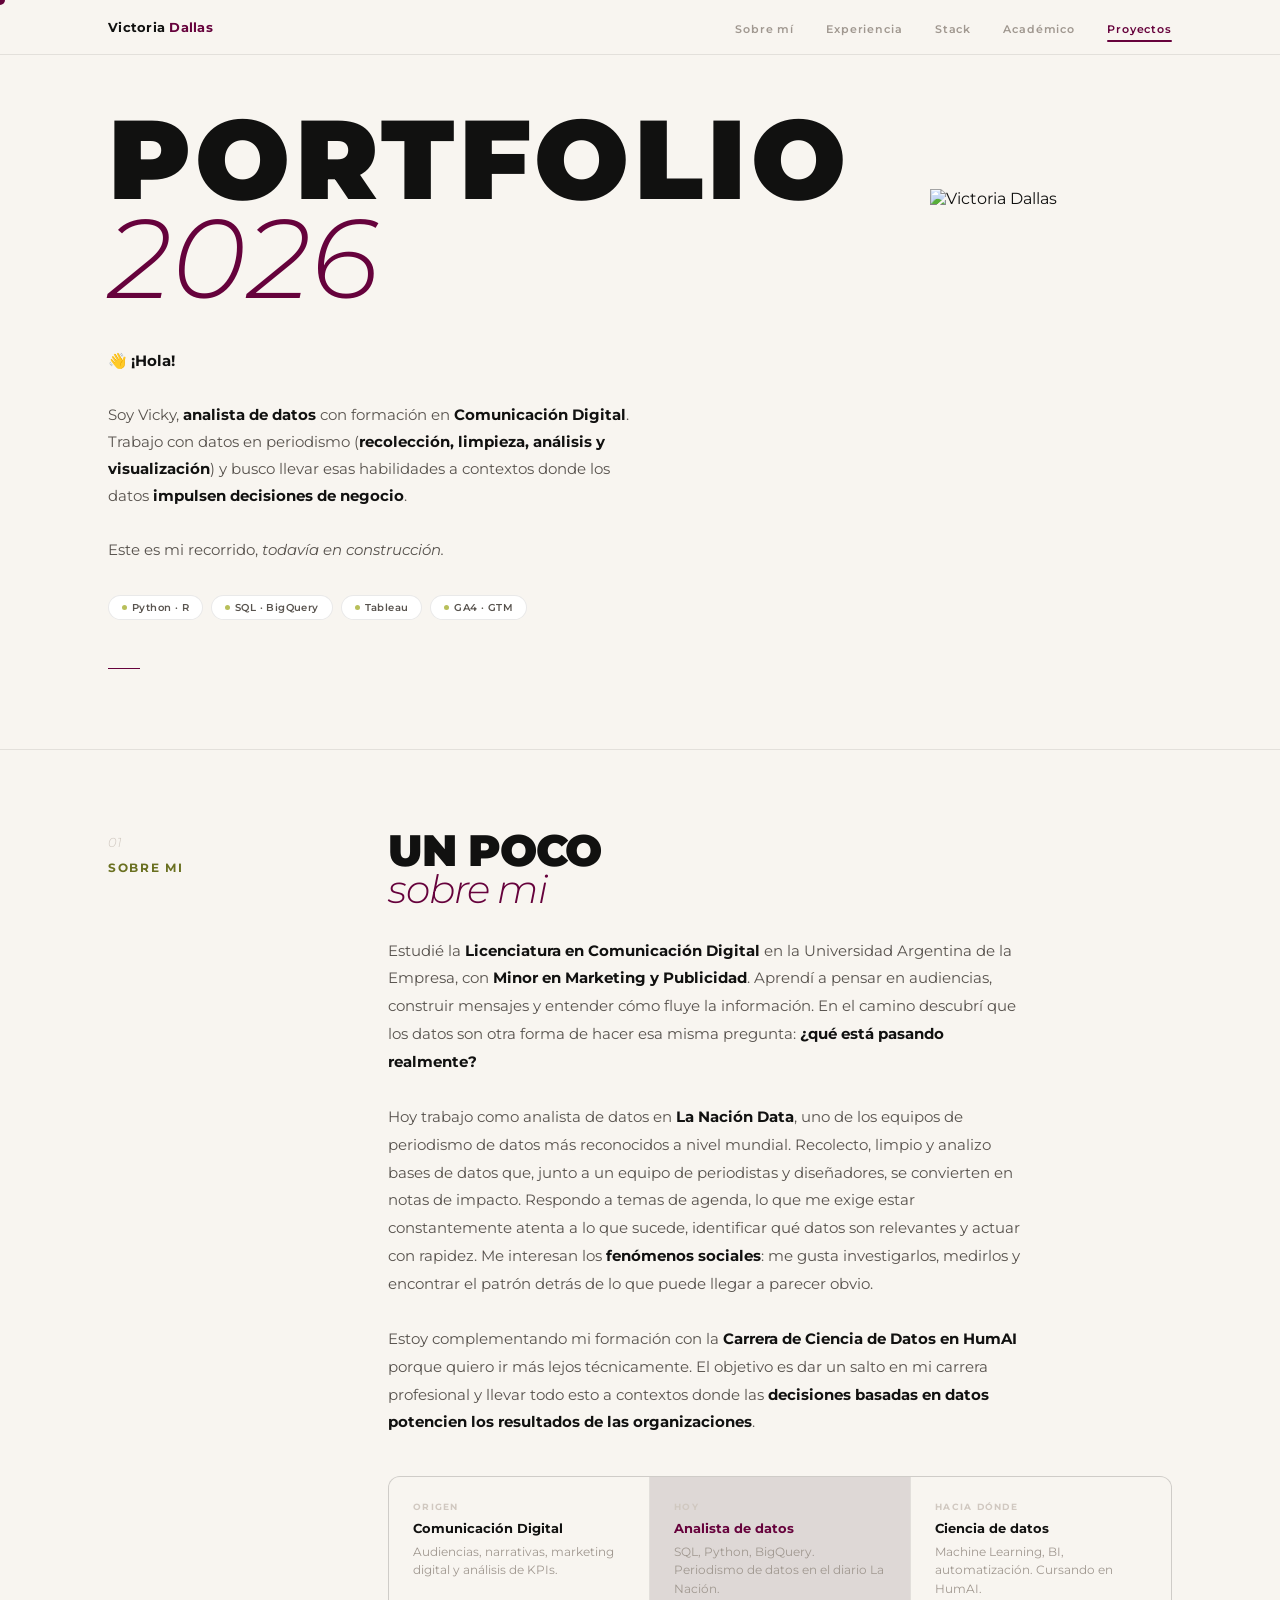
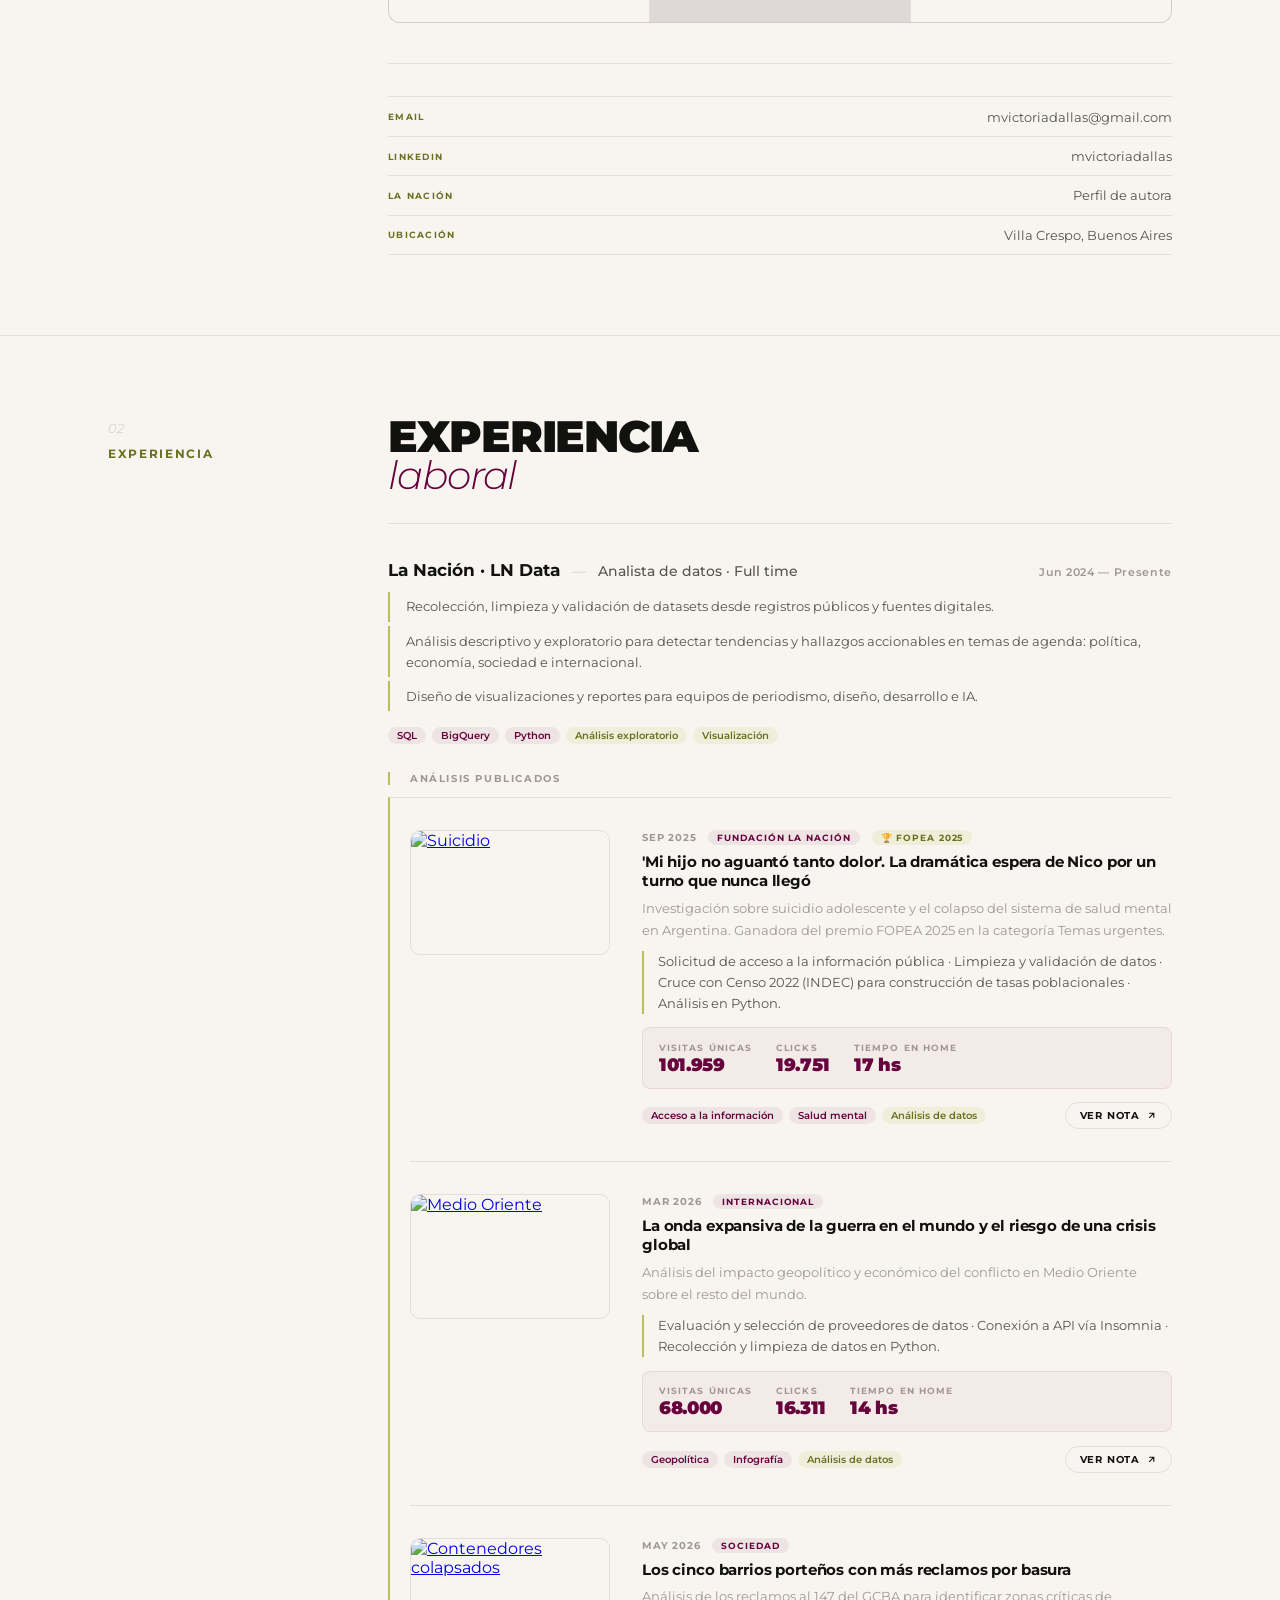
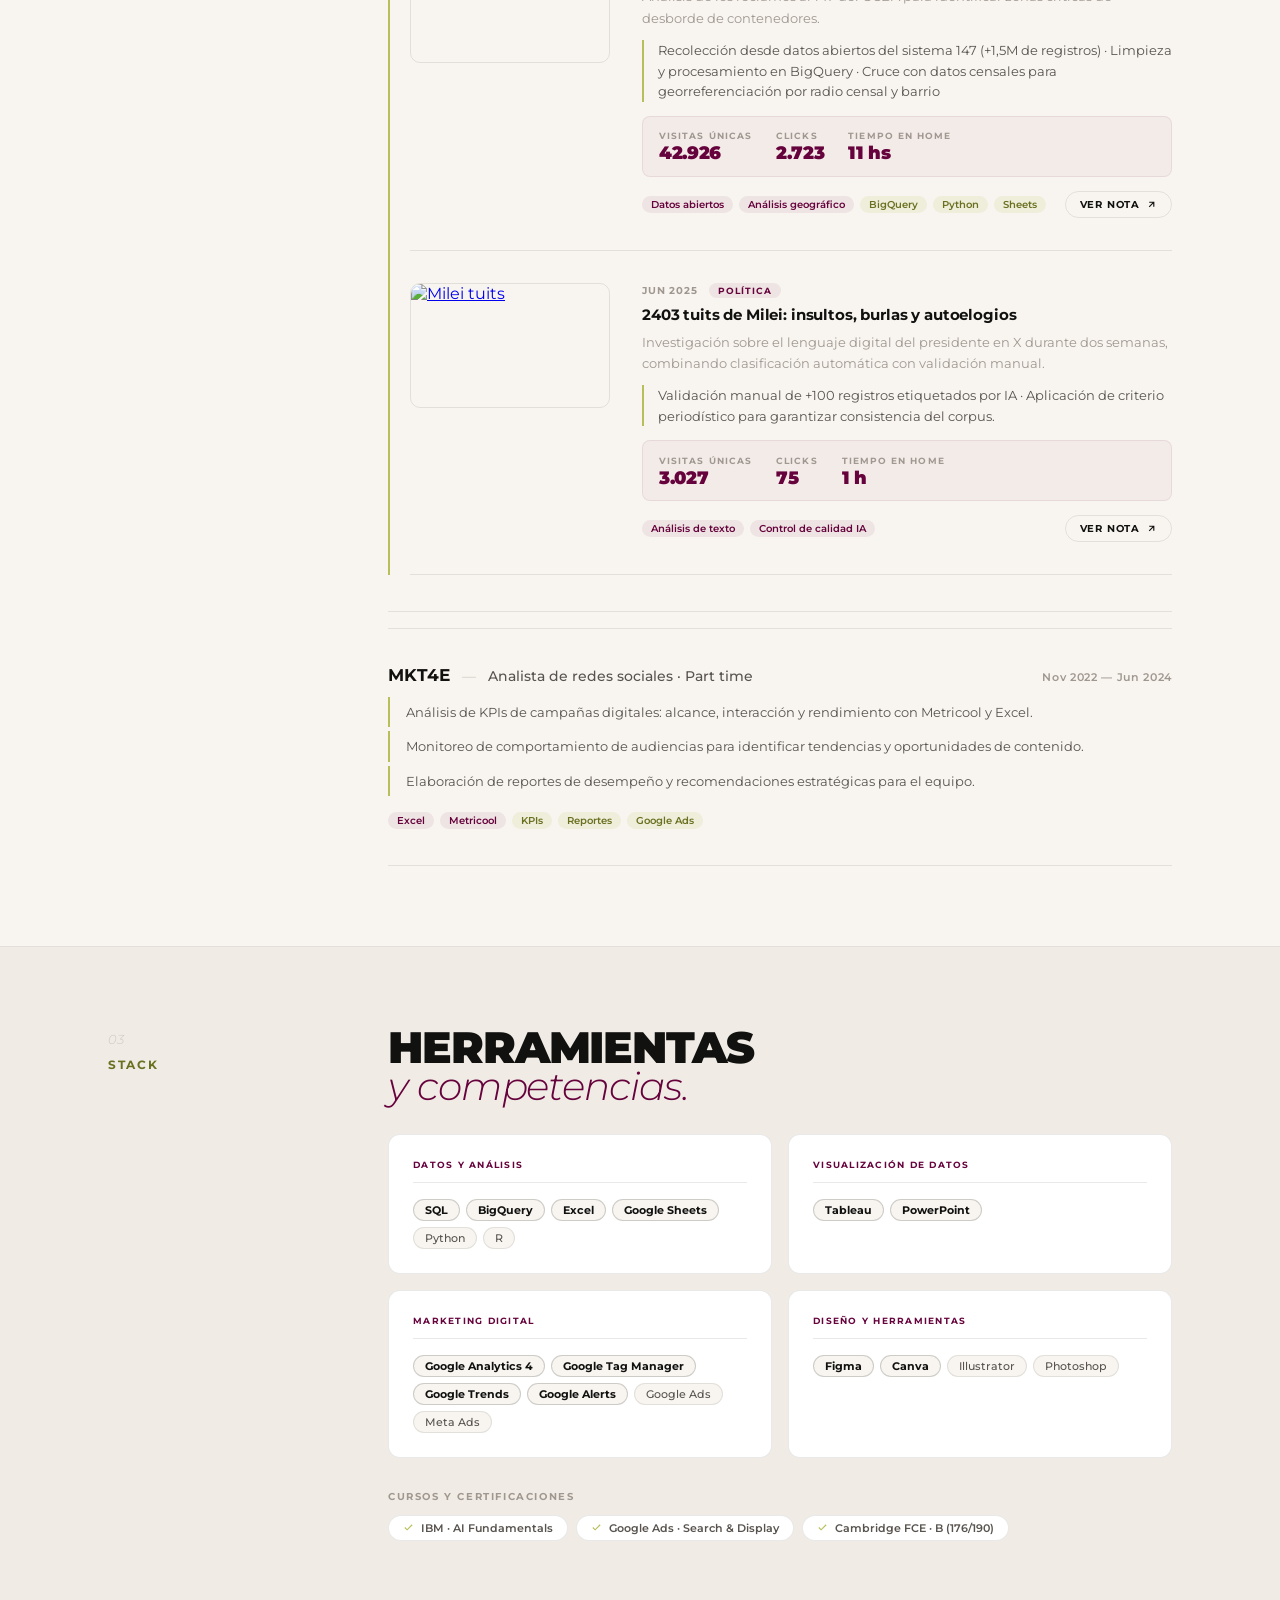
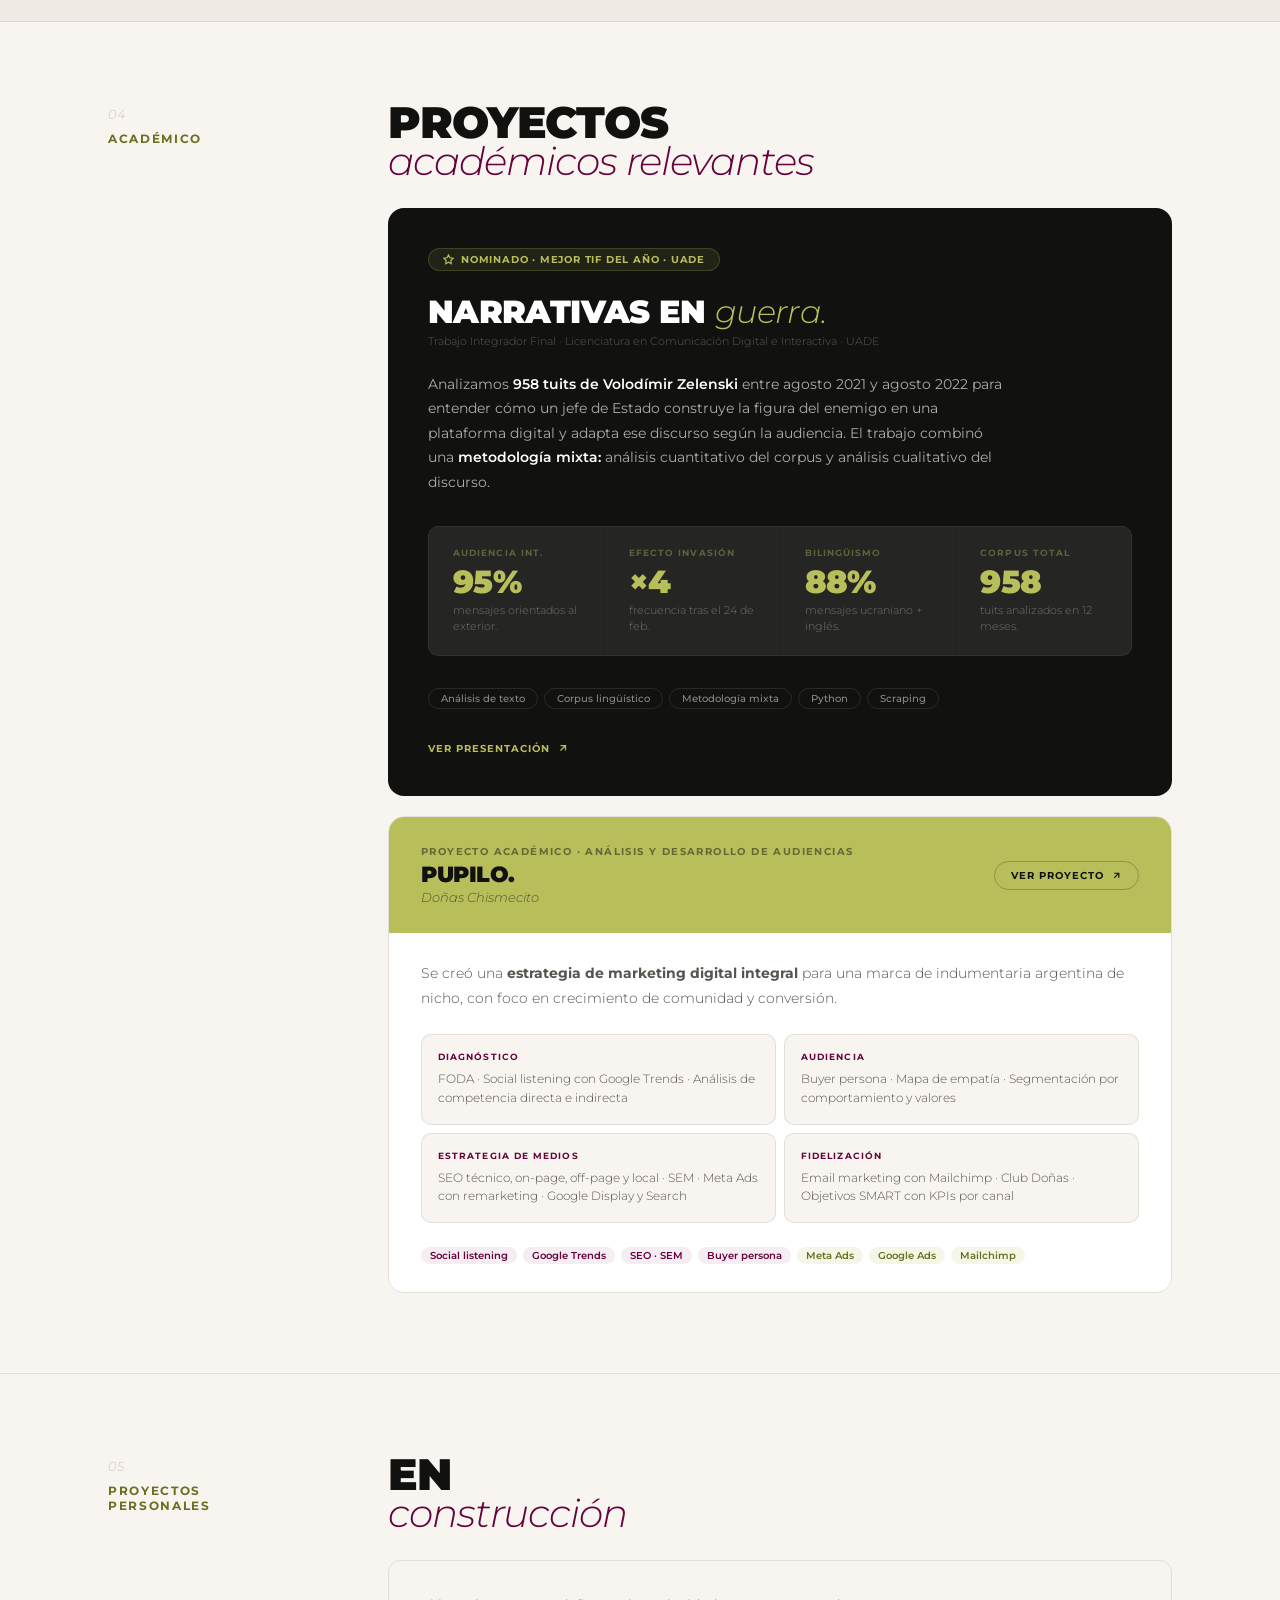
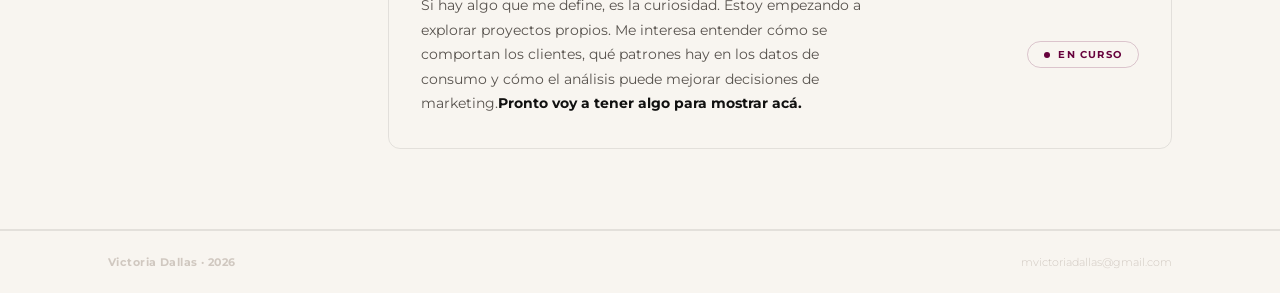
==== index.html @ 223a849b "Update index.html" ====
<!DOCTYPE html>
<html lang="es">
<head>
<meta charset="UTF-8">
<meta name="viewport" content="width=device-width, initial-scale=1.0">
<title>Victoria Dallas — Analista de datos</title>
<link rel="preconnect" href="https://fonts.googleapis.com">
<link rel="preconnect" href="https://fonts.gstatic.com" crossorigin>
<link href="https://fonts.googleapis.com/css2?family=Montserrat:ital,wght@0,300;0,400;0,500;0,700;0,900;1,300;1,700&display=swap" rel="stylesheet">
<link rel="stylesheet" href="styles.css">

</head>
<body>
<div class="cursor" id="cursor"></div>

<!-- NAV -->
<nav>
  <div class="nav-inner">
    <a href="#" class="nav-logo">Victoria <span>Dallas</span></a>
    <ul class="nav-links">
      <li><a href="#sobre-mi">Sobre mí</a></li>
      <li><a href="#experiencia">Experiencia</a></li>
      <li><a href="#stack">Stack</a></li>
      <li><a href="#academico">Académico</a></li>
      <li><a href="#personales">Proyectos</a></li>
    </ul>
  </div>
</nav>

<!-- HERO -->
<div class="hero">
  <div class="hero-grid">
    <div>
      <h1 class="hero-name">Portfolio<em>2026</em></h1>
      <p class="hero-desc">
        👋 <strong>¡Hola!</strong><br><br>
        Soy Vicky, <strong>analista de datos</strong> con formación en <strong>Comunicación Digital</strong>. Trabajo con datos en periodismo (<strong>recolección, limpieza, análisis y visualización</strong>) y busco llevar esas habilidades a contextos donde los datos <strong>impulsen decisiones de negocio</strong>.<br><br>
        Este es mi recorrido, <i>todavía en construcción.</i>
      <div class="hero-chips">
        <span class="chip"><span class="chip-dot"></span>Python · R</span>
        <span class="chip"><span class="chip-dot"></span>SQL · BigQuery</span>
        <span class="chip"><span class="chip-dot"></span>Tableau</span>
        <span class="chip"><span class="chip-dot"></span>GA4 · GTM</span>
      </div>
      <div class="scroll-cue">
        <div class="scroll-line"></div>
      </div>
    </div>
    <div class="hero-photo" style="background: transparent; border: none; width: 420px; height: 480px; flex-shrink: 0;">
      <img src="vicky_avatar.png" alt="Victoria Dallas" style="width:100%; height:100%; object-fit:contain; display:block;">
    </div>
  </div>
</div>

<!-- SOBRE MÍ -->
<div class="section" id="sobre-mi">
  <div class="section-inner">
    <div class="s-left reveal">
      <span class="s-num">01</span>
      <span class="s-label">Sobre mi</span>
    </div>
    <div class="s-right reveal" style="transition-delay:.08s">
      <h2 class="s-title">Un poco<em>sobre mi</em></h2>
      <p class="s-body">
        Estudié la <strong>Licenciatura en Comunicación Digital</strong> en la Universidad Argentina de la Empresa, con <strong>Minor en Marketing y Publicidad</strong>. Aprendí a pensar en audiencias, construir mensajes y entender cómo fluye la información. En el camino descubrí que los datos son otra forma de hacer esa misma pregunta: <strong>¿qué está pasando realmente?</strong><br><br>

Hoy trabajo como analista de datos en <strong>La Nación Data</strong>, uno de los equipos de periodismo de datos más reconocidos a nivel mundial. Recolecto, limpio y analizo bases de datos que, junto a un equipo de periodistas y diseñadores, se convierten en notas de impacto. Respondo a temas de agenda, lo que me exige estar constantemente atenta a lo que sucede, identificar qué datos son relevantes y actuar con rapidez. Me interesan los <strong>fenómenos sociales</strong>: me gusta investigarlos, medirlos y encontrar el patrón detrás de lo que puede llegar a parecer obvio. <br><br>

Estoy complementando mi formación con la <strong>Carrera de Ciencia de Datos en HumAI</strong> porque quiero ir más lejos técnicamente. El objetivo es dar un salto en mi carrera profesional y llevar todo esto a contextos donde las <strong>decisiones basadas en datos potencien los resultados de las organizaciones</strong>.
      </p>

      <div class="arc">
        <div class="arc-step">
          <p class="arc-num">Origen</p>
          <p class="arc-label">Comunicación Digital</p>
          <p class="arc-desc">Audiencias, narrativas, marketing digital y análisis de KPIs.</p>
        </div>
        <div class="arc-step active">
          <p class="arc-num">Hoy</p>
          <p class="arc-label">Analista de datos</p>
          <p class="arc-desc">SQL, Python, BigQuery. Periodismo de datos en el diario La Nación.</p>
        </div>
        <div class="arc-step">
          <p class="arc-num">Hacia dónde</p>
          <p class="arc-label">Ciencia de datos</p>
          <p class="arc-desc">Machine Learning, BI, automatización. Cursando en HumAI.</p>
        </div>
      </div>

      <div class="contact-block">
        <ul class="clist">
          <li>
            <span class="clabel">Email</span>
            <a href="mailto:mvictoriadallas@gmail.com" class="cval">mvictoriadallas@gmail.com</a>
          </li>
          <li>
            <span class="clabel">LinkedIn</span>
            <a href="https://www.linkedin.com/in/mvictoriadallas" target="_blank" class="cval">mvictoriadallas</a>
          </li>
          <li>
            <span class="clabel">La Nación</span>
            <a href="https://www.lanacion.com.ar/autor/VictoriaDallas/" target="_blank" class="cval">Perfil de autora</a>
          </li>
          <li>
            <span class="clabel">Ubicación</span>
            <span class="cval">Villa Crespo, Buenos Aires</span>
          </li>
        </ul>
      </div>
    </div>
  </div>
</div>

<!-- EXPERIENCIA -->
<div class="section" id="experiencia">
  <div class="section-inner">
    <div class="s-left reveal">
      <span class="s-num">02</span>
      <span class="s-label">Experiencia</span>
    </div>
    <div class="s-right reveal" style="transition-delay:.08s">
      <h2 class="s-title">Experiencia<em>laboral</em></h2>
      <div class="exp-list">
        <div class="exp">
          <div>
            <div class="exp-top">
              <span class="exp-company">La Nación · LN Data</span>
              <span class="exp-sep">—</span>
              <span class="exp-role">Analista de datos · Full time</span>
              <span class="exp-period" style="margin-left:auto;">Jun 2024 — Presente</span>
            </div>
            <ul class="exp-bullets">
              <li>Recolección, limpieza y validación de datasets desde registros públicos y fuentes digitales.</li>
              <li>Análisis descriptivo y exploratorio para detectar tendencias y hallazgos accionables en temas de agenda: política, economía, sociedad e internacional.</li>
              <li>Diseño de visualizaciones y reportes para equipos de periodismo, diseño, desarrollo e IA.</li>
            </ul>
            <div class="exp-tags">
              <span class="etag etag-m">SQL</span>
              <span class="etag etag-m">BigQuery</span>
              <span class="etag etag-m">Python</span>
              <span class="etag etag-t">Análisis exploratorio</span>
              <span class="etag etag-t">Visualización</span>
            </div>

            <p style="font-size:10px; font-weight:700; letter-spacing:.16em; text-transform:uppercase; color:var(--light); margin: 1.75rem 0 .75rem; padding-left: 1.25rem; border-left: 2px solid var(--citron);">Análisis publicados</p>
            <div class="proj-list" style="padding-left: 1.25rem; border-left: 2px solid var(--citron);">

              <!-- SUICIDIO -->
              <div class="proj">
                <a href="https://www.lanacion.com.ar/comunidad/suicidio-nico-se-quito-la-vida-a-los-18-anos-a-la-espera-de-un-turno-que-nunca-llego-nid10092025/" target="_blank" class="proj-preview" style="background:none;padding:0;">
                  <img src="https://resizer.glanacion.com/resizer/v2/nicolas-2ELKBVUNZRFZHAFALOOYCDS6HU.jpg?auth=197a61e685dc7658e2b86df12989c26641ab5cafe34a0ad0e29c416ecbb23502&width=320&height=213&quality=70&smart=true" alt="Suicidio" style="width:100%;height:100%;object-fit:cover;border-radius:10px;display:block;">
                </a>
                <div>
                  <div class="proj-top">
                    <span class="proj-date">Sep 2025</span>
                    <span class="proj-cat">Fundación LA NACIÓN</span>
                    <span style="display:inline-flex;align-items:center;gap:5px;font-size:9px;font-weight:700;letter-spacing:.1em;text-transform:uppercase;background:rgba(184,191,90,0.15);color:#6A7020;padding:2px 9px;border-radius:100px;">🏆 FOPEA 2025</span>
                  </div>
                  <h3 class="proj-name">'Mi hijo no aguantó tanto dolor'. La dramática espera de Nico por un turno que nunca llegó</h3>
                  <p class="proj-desc">Investigación sobre suicidio adolescente y el colapso del sistema de salud mental en Argentina. Ganadora del premio FOPEA 2025 en la categoría Temas urgentes.</p>
                  <p class="proj-what">Solicitud de acceso a la información pública · Limpieza y validación de datos · Cruce con Censo 2022 (INDEC) para construcción de tasas poblacionales · Análisis en Python.</p>
                  <div class="proj-impact">
                    <div class="impact-item">
                      <p class="impact-label">Visitas únicas</p>
                      <p class="impact-val">119.952</p>
                    </div>
                    <div class="impact-item">
                      <p class="impact-label">Clicks</p>
                      <p class="impact-val">23.940</p>
                    </div>
                    <div class="impact-item">
                      <p class="impact-label">Tiempo en home</p>
                      <p class="impact-val">21 hs</p>
                    </div>
                  </div>
                  <div class="proj-bottom">
                    <div class="proj-tags">
                      <span class="ptag ptag-m">Acceso a la información</span>
                      <span class="ptag ptag-m">Salud mental</span>
                      <span class="ptag ptag-t">Análisis de datos</span>
                    </div>
                    <a href="https://www.lanacion.com.ar/comunidad/suicidio-nico-se-quito-la-vida-a-los-18-anos-a-la-espera-de-un-turno-que-nunca-llego-nid10092025/" target="_blank" class="proj-link">
                      Ver nota <svg width="11" height="11" viewBox="0 0 24 24" fill="none" stroke="currentColor" stroke-width="2.5"><path d="M7 17L17 7M7 7h10v10"/></svg>
                    </a>
                  </div>
                </div>
              </div>

              <!-- MEDIO ORIENTE -->
              <div class="proj">
                <a href="https://www.lanacion.com.ar/el-mundo/conflicto-en-medio-oriente-la-onda-expansiva-de-la-guerra-en-el-mundo-y-el-riesgo-de-una-crisis-nid07032026/" target="_blank" class="proj-preview" style="background:none;padding:0;">
                  <img src="https://resizer.glanacion.com/resizer/v2/260304-teheran-4-marzo-2026-xinhua-las-ruinas-de-5WXOQRRJY5FKTBS5HGCAWHKGBI.JPG?auth=e1caa890272499babdd4bcbe7c75fa26007cc3a621802f873acb3dbf257a8bb0&width=320&height=213&quality=70&smart=true" alt="Medio Oriente" style="width:100%;height:100%;object-fit:cover;border-radius:10px;display:block;">
                </a>
                <div>
                  <div class="proj-top">
                    <span class="proj-date">Mar 2026</span>
                    <span class="proj-cat">Internacional</span>
                  </div>
                  <h3 class="proj-name">La onda expansiva de la guerra en el mundo y el riesgo de una crisis global</h3>
                  <p class="proj-desc">Análisis del impacto geopolítico y económico del conflicto en Medio Oriente sobre el resto del mundo.</p>
                  <p class="proj-what">Evaluación y selección de proveedores de datos · Conexión a API vía Insomnia · Recolección y limpieza de datos en Python.</p>
                  <div class="proj-impact">
                    <div class="impact-item">
                      <p class="impact-label">Visitas únicas</p>
                      <p class="impact-val">90.666</p>
                    </div>
                    <div class="impact-item">
                      <p class="impact-label">Clicks</p>
                      <p class="impact-val">21.748</p>
                    </div>
                    <div class="impact-item">
                      <p class="impact-label">Tiempo en home</p>
                      <p class="impact-val">18 hs</p>
                    </div>
                  </div>
                  <div class="proj-bottom">
                    <div class="proj-tags">
                      <span class="ptag ptag-m">Geopolítica</span>
                      <span class="ptag ptag-m">Infografía</span>
                      <span class="ptag ptag-t">Análisis de datos</span>
                    </div>
                    <a href="https://www.lanacion.com.ar/el-mundo/conflicto-en-medio-oriente-la-onda-expansiva-de-la-guerra-en-el-mundo-y-el-riesgo-de-una-crisis-nid07032026/" target="_blank" class="proj-link">
                      Ver nota <svg width="11" height="11" viewBox="0 0 24 24" fill="none" stroke="currentColor" stroke-width="2.5"><path d="M7 17L17 7M7 7h10v10"/></svg>
                    </a>
                  </div>
                </div>
              </div>

              <!-- BASURA -->
              <div class="proj">
                <a href="https://www.lanacion.com.ar/sociedad/contenedores-colapsados-el-desborde-de-basura-ya-es-parte-del-paisaje-en-los-cinco-barrios-portenos-nid03052026/" target="_blank" class="proj-preview" style="background:none;padding:0;">
                  <img src="https://resizer.glanacion.com/resizer/v2/es-como-vivir-en-un-pasillo-de-basura-describe-K5XYIFJT5BFUPMC5B6EGGRHILQ.jpg?auth=f9d7e864ed1f9292e6dc1c179540c5ae9a517c093e3290bffef58be55a902bd5&width=320&height=213&quality=70&smart=true" alt="Contenedores colapsados" style="width:100%;height:100%;object-fit:cover;border-radius:10px;display:block;">
                </a>
                <div>
                  <div class="proj-top">
                    <span class="proj-date">May 2026</span>
                    <span class="proj-cat">Sociedad</span>
                  </div>
                  <h3 class="proj-name">Los cinco barrios porteños con más reclamos por basura</h3>
                  <p class="proj-desc">Análisis de los reclamos al 147 del GCBA para identificar zonas críticas de desborde de contenedores.</p>
                  <p class="proj-what">Recolección desde datos abiertos del sistema 147 (+1,5M de registros) · Limpieza y procesamiento en BigQuery · Cruce con datos censales para georreferenciación por radio censal y barrio</p>
                  <div class="proj-impact">
                    <div class="impact-item">
                      <p class="impact-label">Visitas únicas</p>
                      <p class="impact-val">57.235</p>
                    </div>
                    <div class="impact-item">
                      <p class="impact-label">Clicks</p>
                      <p class="impact-val">3.630</p>
                    </div>
                    <div class="impact-item">
                      <p class="impact-label">Tiempo en home</p>
                      <p class="impact-val">15 hs</p>
                    </div>
                  </div>
                  <div class="proj-bottom">
                    <div class="proj-tags">
                      <span class="ptag ptag-m">Datos abiertos</span>
                      <span class="ptag ptag-m">Análisis geográfico</span>
                      <span class="ptag ptag-t">BigQuery</span>
                      <span class="ptag ptag-t">Python</span>
                      <span class="ptag ptag-t">Sheets</span>
                    </div>
                    <a href="https://www.lanacion.com.ar/sociedad/contenedores-colapsados-el-desborde-de-basura-ya-es-parte-del-paisaje-en-los-cinco-barrios-portenos-nid03052026/" target="_blank" class="proj-link">
                      Ver nota <svg width="11" height="11" viewBox="0 0 24 24" fill="none" stroke="currentColor" stroke-width="2.5"><path d="M7 17L17 7M7 7h10v10"/></svg>
                    </a>
                  </div>
                </div>
              </div>

              <!-- MILEI -->
              <div class="proj">
                <a href="https://www.lanacion.com.ar/politica/guerra-de-las-palabras-dos-semanas-en-la-burbuja-digital-de-milei-2403-tuits-insultos-burlas-y-nid07062025/" target="_blank" class="proj-preview" style="background:none;padding:0;">
                  <img src="https://resizer.glanacion.com/resizer/v2/a-fondotweets-de-2RKQULN5VJFEDMWJL2IEZMJ6QI.jpg?auth=6b7247d228a7dfa606fdbda462201d2d8db8e23cb70a07e79ded4c47cf93218d&width=320&height=213&quality=70&smart=true" alt="Milei tuits" style="width:100%;height:100%;object-fit:cover;border-radius:10px;display:block;">
                </a>
                <div>
                  <div class="proj-top">
                    <span class="proj-date">Jun 2025</span>
                    <span class="proj-cat">Política</span>
                  </div>
                  <h3 class="proj-name">2403 tuits de Milei: insultos, burlas y autoelogios</h3>
                  <p class="proj-desc">Investigación sobre el lenguaje digital del presidente en X durante dos semanas, combinando clasificación automática con validación manual.</p>
                  <p class="proj-what">Validación manual de +100 registros etiquetados por IA · Aplicación de criterio periodístico para garantizar consistencia del corpus.</p>
                  <div class="proj-impact">
                    <div class="impact-item">
                      <p class="impact-label">Visitas únicas</p>
                      <p class="impact-val">4.657</p>
                    </div>
                    <div class="impact-item">
                      <p class="impact-label">Clicks</p>
                      <p class="impact-val">116</p>
                    </div>
                    <div class="impact-item">
                      <p class="impact-label">Tiempo en home</p>
                      <p class="impact-val">1 h</p>
                    </div>
                  </div>
                  <div class="proj-bottom">
                    <div class="proj-tags">
                      <span class="ptag ptag-m">Análisis de texto</span>
                      <span class="ptag ptag-m">Control de calidad IA</span>
                    </div>
                    <a href="https://www.lanacion.com.ar/politica/guerra-de-las-palabras-dos-semanas-en-la-burbuja-digital-de-milei-2403-tuits-insultos-burlas-y-nid07062025/" target="_blank" class="proj-link">
                      Ver nota <svg width="11" height="11" viewBox="0 0 24 24" fill="none" stroke="currentColor" stroke-width="2.5"><path d="M7 17L17 7M7 7h10v10"/></svg>
                    </a>
                  </div>
                </div>
              </div>


            </div>
          </div>
          <!-- fin ln data -->
        </div>
      </div>

      <div class="exp-list" style="margin-top: 1rem;">
        <div class="exp">
          <div>
            <div class="exp-top">
              <span class="exp-company">MKT4E</span>
              <span class="exp-sep">—</span>
              <span class="exp-role">Analista de redes sociales · Part time</span>
              <span class="exp-period" style="margin-left:auto;">Nov 2022 — Jun 2024</span>
            </div>
            <ul class="exp-bullets">
              <li>Análisis de KPIs de campañas digitales: alcance, interacción y rendimiento con Metricool y Excel.</li>
              <li>Monitoreo de comportamiento de audiencias para identificar tendencias y oportunidades de contenido.</li>
              <li>Elaboración de reportes de desempeño y recomendaciones estratégicas para el equipo.</li>
            </ul>
            <div class="exp-tags">
              <span class="etag etag-m">Excel</span>
              <span class="etag etag-m">Metricool</span>
              <span class="etag etag-t">KPIs</span>
              <span class="etag etag-t">Reportes</span>
              <span class="etag etag-t">Google Ads</span>
            </div>
          </div>
        </div>
      </div>
    </div>
  </div>
</div>

<!-- STACK -->
<div class="section stack-section" id="stack">
  <div class="section-inner">
    <div class="s-left reveal">
      <span class="s-num">03</span>
      <span class="s-label">Stack</span>
    </div>
    <div class="s-right reveal" style="transition-delay:.08s">
      <h2 class="s-title">Herramientas<em>y competencias.</em></h2>
      <div class="stack-grid">
        <div class="stack-group">
          <p class="stack-group-label">Datos y análisis</p>
          <div class="stack-items">
            <span class="stack-tag strong">SQL</span>
            <span class="stack-tag strong">BigQuery</span>
            <span class="stack-tag strong">Excel</span>
            <span class="stack-tag strong">Google Sheets</span>
            <span class="stack-tag">Python</span>
            <span class="stack-tag">R</span>
          </div>
        </div>
        <div class="stack-group">
          <p class="stack-group-label">Visualización de datos</p>
          <div class="stack-items">
            <span class="stack-tag strong">Tableau</span>
            <span class="stack-tag strong">PowerPoint</span>
          </div>
        </div>
        <div class="stack-group">
          <p class="stack-group-label">Marketing digital</p>
          <div class="stack-items">
            <span class="stack-tag strong">Google Analytics 4</span>
            <span class="stack-tag strong">Google Tag Manager</span>
            <span class="stack-tag strong">Google Trends</span>
            <span class="stack-tag strong">Google Alerts</span>
            <span class="stack-tag">Google Ads</span>
            <span class="stack-tag">Meta Ads</span>
          </div>
        </div>
        <div class="stack-group">
          <p class="stack-group-label">Diseño y herramientas</p>
          <div class="stack-items">
            <span class="stack-tag strong">Figma</span>
            <span class="stack-tag strong">Canva</span>
            <span class="stack-tag">Illustrator</span>
            <span class="stack-tag">Photoshop</span>
          </div>
        </div>
      </div>
      <p style="font-size:10px; font-weight:700; letter-spacing:.16em; text-transform:uppercase; color:var(--light); margin-bottom:.75rem; margin-top:2rem;">Cursos y certificaciones</p>
      <div class="certs">
        <span class="cert">
          <svg width="11" height="11" viewBox="0 0 24 24" fill="none" stroke="currentColor" stroke-width="2.5"><polyline points="20 6 9 17 4 12"/></svg>
          IBM · AI Fundamentals
        </span>
        <span class="cert">
          <svg width="11" height="11" viewBox="0 0 24 24" fill="none" stroke="currentColor" stroke-width="2.5"><polyline points="20 6 9 17 4 12"/></svg>
          Google Ads · Search & Display
        </span>
        <span class="cert">
          <svg width="11" height="11" viewBox="0 0 24 24" fill="none" stroke="currentColor" stroke-width="2.5"><polyline points="20 6 9 17 4 12"/></svg>
          Cambridge FCE · B (176/190)
        </span>
      </div>
    </div>
  </div>
</div>

<!-- ACADÉMICO -->
<div class="section" id="academico">
  <div class="section-inner">
    <div class="s-left reveal">
      <span class="s-num">04</span>
      <span class="s-label">Académico</span>
    </div>
    <div class="s-right reveal" style="transition-delay:.08s">
      <h2 class="s-title">Proyectos<em>académicos relevantes</em></h2>

      <div class="tif-card">
        <div class="tif-badge">
          <svg width="11" height="11" viewBox="0 0 24 24" fill="none" stroke="currentColor" stroke-width="2.5"><polygon points="12 2 15.09 8.26 22 9.27 17 14.14 18.18 21.02 12 17.77 5.82 21.02 7 14.14 2 9.27 8.91 8.26 12 2"/></svg>
          Nominado · Mejor TIF del año · UADE
        </div>
        <h3 class="tif-name">Narrativas en <em>guerra.</em></h3>
        <p class="tif-sub">Trabajo Integrador Final · Licenciatura en Comunicación Digital e Interactiva · UADE</p>
        <p class="tif-desc">
          Analizamos <strong>958 tuits de Volodímir Zelenski</strong> entre agosto 2021 y agosto 2022 para entender cómo un jefe de Estado construye la figura del enemigo en una plataforma digital y adapta ese discurso según la audiencia. El trabajo combinó una <strong>metodología mixta:</strong> análisis cuantitativo del corpus y análisis cualitativo del discurso.
        </p>
        <div class="tif-stats">
          <div class="stat">
            <p class="stat-label">Audiencia int.</p>
            <p class="stat-val">95%</p>
            <p class="stat-desc">mensajes orientados al exterior.</p>
          </div>
          <div class="stat">
            <p class="stat-label">Efecto invasión</p>
            <p class="stat-val">×4</p>
            <p class="stat-desc">frecuencia tras el 24 de feb.</p>
          </div>
          <div class="stat">
            <p class="stat-label">Bilingüismo</p>
            <p class="stat-val">88%</p>
            <p class="stat-desc">mensajes ucraniano + inglés.</p>
          </div>
          <div class="stat">
            <p class="stat-label">Corpus total</p>
            <p class="stat-val">958</p>
            <p class="stat-desc">tuits analizados en 12 meses.</p>
          </div>
        </div>
        <div class="tif-tags-row">
          <span class="tif-tag">Análisis de texto</span>
          <span class="tif-tag">Corpus lingüístico</span>
          <span class="tif-tag">Metodología mixta</span>
          <span class="tif-tag">Python</span>
          <span class="tif-tag">Scraping</span>
        </div>
        <a href="https://www.canva.com/design/DAG31iznkqI/LjS2X_dRJYC-PJKru71jJQ/view?utm_content=DAG31iznkqI&utm_campaign=designshare&utm_medium=link2&utm_source=uniquelinks&utlId=h1d4942f4e8" target="_blank" class="tif-link">
          Ver presentación
          <svg width="12" height="12" viewBox="0 0 24 24" fill="none" stroke="currentColor" stroke-width="2.5"><path d="M7 17L17 7M7 7h10v10"/></svg>
        </a>
      </div>

      <!-- PUPILO -->
      <div style="border: 1px solid var(--border); border-radius: 16px; overflow: hidden; margin-top: 1.25rem;">
        <!-- Header -->
        <div style="background: var(--citron); padding: 1.75rem 2rem; display: flex; align-items: center; justify-content: space-between; gap: 1rem; flex-wrap:wrap;">
          <div>
            <p style="font-size:10px;font-weight:700;letter-spacing:.14em;text-transform:uppercase;color:rgba(17,17,16,0.5);margin-bottom:.4rem;">Proyecto académico · Análisis y desarrollo de audiencias</p>
            <h4 style="font-size:22px;font-weight:900;letter-spacing:-.02em;color:var(--black);line-height:1;">PUPILO.</h4>
            <p style="font-size:13px;font-style:italic;font-weight:300;color:rgba(17,17,16,0.6);margin-top:.2rem;">Doñas Chismecito</p>
          </div>
          <a href="https://canva.link/g4k3pxq7ywzxo2g" target="_blank" style="display:inline-flex;align-items:center;gap:7px;font-size:10px;font-weight:700;letter-spacing:.1em;text-transform:uppercase;color:var(--black);text-decoration:none;border:1.5px solid rgba(17,17,16,0.25);border-radius:100px;padding:7px 16px;transition:background .2s;" onmouseover="this.style.background='rgba(17,17,16,0.08)'" onmouseout="this.style.background='transparent'">
            Ver proyecto
            <svg width="11" height="11" viewBox="0 0 24 24" fill="none" stroke="currentColor" stroke-width="2.5"><path d="M7 17L17 7M7 7h10v10"/></svg>
          </a>
        </div>
        <!-- Body -->
        <div style="padding: 1.75rem 2rem; background: white;">
          <p style="font-size:14px;font-weight:300;color:var(--mid);line-height:1.75;margin-bottom:1.5rem;">
            Se creó una <strong>estrategia de marketing digital integral</strong> para una marca de indumentaria argentina de nicho, con foco en crecimiento de comunidad y conversión.
          </p>
          <div style="display:grid;grid-template-columns:1fr 1fr;gap:8px;margin-bottom:1.5rem;">
            <div style="background:var(--white);border:1px solid var(--border);border-radius:10px;padding:1rem;">
              <p style="font-size:9px;font-weight:700;letter-spacing:.12em;text-transform:uppercase;color:var(--burdo);margin-bottom:.5rem;">Diagnóstico</p>
              <p style="font-size:12px;font-weight:300;color:var(--mid);line-height:1.55;">FODA · Social listening con Google Trends · Análisis de competencia directa e indirecta</p>
            </div>
            <div style="background:var(--white);border:1px solid var(--border);border-radius:10px;padding:1rem;">
              <p style="font-size:9px;font-weight:700;letter-spacing:.12em;text-transform:uppercase;color:var(--burdo);margin-bottom:.5rem;">Audiencia</p>
              <p style="font-size:12px;font-weight:300;color:var(--mid);line-height:1.55;">Buyer persona · Mapa de empatía · Segmentación por comportamiento y valores</p>
            </div>
            <div style="background:var(--white);border:1px solid var(--border);border-radius:10px;padding:1rem;">
              <p style="font-size:9px;font-weight:700;letter-spacing:.12em;text-transform:uppercase;color:var(--burdo);margin-bottom:.5rem;">Estrategia de medios</p>
              <p style="font-size:12px;font-weight:300;color:var(--mid);line-height:1.55;">SEO técnico, on-page, off-page y local · SEM · Meta Ads con remarketing · Google Display y Search</p>
            </div>
            <div style="background:var(--white);border:1px solid var(--border);border-radius:10px;padding:1rem;">
              <p style="font-size:9px;font-weight:700;letter-spacing:.12em;text-transform:uppercase;color:var(--burdo);margin-bottom:.5rem;">Fidelización</p>
              <p style="font-size:12px;font-weight:300;color:var(--mid);line-height:1.55;">Email marketing con Mailchimp · Club Doñas · Objetivos SMART con KPIs por canal</p>
            </div>
          </div>
          <div style="display:flex;flex-wrap:wrap;gap:6px;">
            <span class="ptag ptag-m">Social listening</span>
            <span class="ptag ptag-m">Google Trends</span>
            <span class="ptag ptag-m">SEO · SEM</span>
            <span class="ptag ptag-m">Buyer persona</span>
            <span class="ptag ptag-t">Meta Ads</span>
            <span class="ptag ptag-t">Google Ads</span>
            <span class="ptag ptag-t">Mailchimp</span>
          </div>
        </div>
      </div>
    </div>
  </div>
</div>

<!-- PERSONALES -->
<div class="section" id="personales">
  <div class="section-inner">
    <div class="s-left reveal">
      <span class="s-num">05</span>
      <span class="s-label">Proyectos personales</span>
    </div>
    <div class="s-right reveal" style="transition-delay:.08s">
      <h2 class="s-title">En<em>construcción</em></h2>
      <div class="personal-card">
        <p class="personal-text">
          Si hay algo que me define, es la curiosidad. Estoy empezando a explorar proyectos propios. Me interesa entender cómo se comportan los clientes, qué patrones hay en los datos de consumo y cómo el análisis puede mejorar decisiones de marketing.<strong>Pronto voy a tener algo para mostrar acá.</strong>
        </p>
        <div class="status-pill">
          <div class="dot"></div>
          En curso
        </div>
      </div>
    </div>
  </div>
</div>

<footer>
  <div class="footer-inner">
    <span class="footer-name">Victoria Dallas · 2026</span>
    <span class="footer-year">mvictoriadallas@gmail.com</span>
  </div>
</footer>

<script>
  // CURSOR
  const cursor = document.getElementById('cursor');
  document.addEventListener('mousemove', e => {
    cursor.style.left = e.clientX + 'px';
    cursor.style.top = e.clientY + 'px';
  });
  document.querySelectorAll('a, button, .stack-tag, .proj-preview, .tif-card, .facu-card, .stack-group').forEach(el => {
    el.addEventListener('mouseenter', () => cursor.classList.add('hover'));
    el.addEventListener('mouseleave', () => cursor.classList.remove('hover'));
  });

  // REVEAL
  const revealEls = document.querySelectorAll('.reveal');
  const revealObs = new IntersectionObserver(entries => {
    entries.forEach(e => { if (e.isIntersecting) { e.target.classList.add('visible'); revealObs.unobserve(e.target); } });
  }, { threshold: 0.05, rootMargin: '0px 0px -20px 0px' });
  revealEls.forEach(el => revealObs.observe(el));

  // ARC CASCADE
  const arcSteps = document.querySelectorAll('.arc-step');
  const arcObs = new IntersectionObserver(entries => {
    entries.forEach(e => { if (e.isIntersecting) { arcSteps.forEach(s => s.classList.add('visible')); arcObs.disconnect(); } });
  }, { threshold: 0.2 });
  if (arcSteps.length) arcObs.observe(arcSteps[0]);

  // COUNT UP
  function countUp(el) {
    const raw = el.textContent.replace(/\./g, '').replace(/[^\d]/g, '');
    const target = parseInt(raw);
    if (isNaN(target) || target === 0) return;
    const suffix = el.textContent.replace(/[\d\.]/g, '').trim();
    const steps = 40;
    const increment = target / steps;
    let step = 0;
    const timer = setInterval(() => {
      step++;
      const current = Math.min(Math.round(increment * step), target);
      el.textContent = current.toLocaleString('es-AR') + (suffix ? ' ' + suffix : '');
      if (step >= steps) clearInterval(timer);
    }, 1200 / steps);
  }
  const impactObs = new IntersectionObserver(entries => {
    entries.forEach(e => {
      if (e.isIntersecting) {
        e.target.querySelectorAll('.impact-val:not(.placeholder)').forEach(countUp);
        impactObs.unobserve(e.target);
      }
    });
  }, { threshold: 0.3 });
  document.querySelectorAll('.proj-impact').forEach(el => impactObs.observe(el));

  // NAV ACTIVA
  const navLinks = document.querySelectorAll('.nav-links a');
  const navSections = document.querySelectorAll('[id]');
  const navObs = new IntersectionObserver(entries => {
    entries.forEach(e => {
      if (e.isIntersecting) {
        navLinks.forEach(a => a.classList.toggle('active', a.getAttribute('href') === '#' + e.target.id));
      }
    });
  }, { threshold: 0.4 });
  navSections.forEach(s => navObs.observe(s));
</script>
</body>
</html>
---- styles.css ----
*, *::before, *::after { box-sizing: border-box; margin: 0; padding: 0; }

:root {
  --white:  #F8F5F0;
  --black:  #111110;
  --mid:    #58534E;
  --light:  #A09890;
  --xlight: #D0C8C0;
  --burdo:  #66023C;
  --citron: #B8BF5A;
  --border: rgba(17,17,16,0.09);
  --sans:   'Montserrat', system-ui, sans-serif;
}

html { scroll-behavior: smooth; }
body {
  background: var(--white);
  color: var(--black);
  font-family: var(--sans);
  -webkit-font-smoothing: antialiased;
  font-size: 16px;
  cursor: none;
}

/* CURSOR */
.cursor {
  width: 10px; height: 10px;
  background: var(--burdo);
  border-radius: 50%;
  position: fixed;
  top: 0; left: 0;
  pointer-events: none;
  z-index: 9999;
  transform: translate(-50%, -50%);
  transition: width .2s ease, height .2s ease, background .2s ease;
  mix-blend-mode: multiply;
}
.cursor.hover { width: 28px; height: 28px; background: rgba(102,2,60,0.15); }

/* NAV */
nav {
  position: fixed;
  inset: 0 0 auto 0;
  z-index: 99;
  border-bottom: 1px solid var(--border);
  background: rgba(248,245,240,0.96);
  backdrop-filter: blur(10px);
}
.nav-inner {
  max-width: 1160px;
  margin: 0 auto;
  padding: 0 3rem;
  height: 54px;
  display: flex;
  align-items: center;
  justify-content: space-between;
}
.nav-logo { font-size: 13px; font-weight: 700; letter-spacing: 0.02em; color: var(--black); text-decoration: none; }
.nav-logo span { color: var(--burdo); }
.nav-links { display: flex; gap: 2rem; list-style: none; }
.nav-links a {
  font-size: 11px; font-weight: 600; letter-spacing: 0.08em;
  color: var(--light); text-decoration: none; transition: color .2s;
  position: relative; padding-bottom: 2px;
}
.nav-links a::after {
  content: '';
  position: absolute;
  bottom: -4px; left: 0; right: 0;
  height: 2px; background: var(--burdo);
  transform: scaleX(0); transform-origin: left;
  transition: transform .25s ease; border-radius: 2px;
}
.nav-links a:hover { color: var(--black); }
.nav-links a.active { color: var(--burdo); }
.nav-links a.active::after { transform: scaleX(1); }

/* HERO */
.hero { padding-top: 110px; padding-bottom: 80px; border-bottom: 1px solid var(--border); }
.hero-grid {
  max-width: 1160px; margin: 0 auto; padding: 0 3rem;
  display: grid; grid-template-columns: 1fr 360px;
  gap: 5rem; align-items: end;
}
.hero-kicker {
  font-size: 10px; font-weight: 700; letter-spacing: 0.2em;
  text-transform: uppercase; color: var(--burdo); margin-bottom: 1.5rem;
  opacity: 0; animation: up .5s ease .05s forwards;
}
.hero-name {
  font-size: clamp(60px, 9vw, 112px); font-weight: 900;
  line-height: .88; letter-spacing: .04em; text-transform: uppercase;
  opacity: 0; animation: up .65s ease .12s forwards;
}
.hero-name em { display: block; font-style: italic; font-weight: 300; color: var(--burdo); text-transform: none; letter-spacing: .01em; }
.hero-desc {
  margin-top: 2.5rem; font-size: 15px; font-weight: 400;
  line-height: 1.8; color: var(--mid); max-width: 540px;
  opacity: 0; animation: up .6s ease .22s forwards;
}
.hero-desc strong { font-weight: 700; color: var(--black); }
.hero-chips { display: flex; flex-wrap: wrap; gap: 8px; margin-top: 2rem; opacity: 0; animation: up .6s ease .3s forwards; }
.chip {
  display: inline-flex; align-items: center; gap: 5px;
  font-size: 10px; font-weight: 600; letter-spacing: .04em;
  color: var(--mid); border: 1px solid var(--border);
  border-radius: 100px; padding: 5px 13px; background: white;
  transition: border-color .2s, color .2s;
}
.chip:hover { border-color: var(--burdo); color: var(--burdo); }
.chip-dot { width: 5px; height: 5px; border-radius: 50%; background: var(--citron); flex-shrink: 0; }
.scroll-cue { display: flex; align-items: center; gap: 12px; margin-top: 3rem; opacity: 0; animation: up .5s ease .42s forwards; }
.scroll-line { width: 32px; height: 1px; background: var(--burdo); animation: lineGrow 2s ease-in-out infinite; }
@keyframes lineGrow { 0%,100% { width: 32px; opacity: .35; } 50% { width: 52px; opacity: 1; } }
.scroll-cue span { font-size: 9px; font-weight: 700; letter-spacing: .18em; text-transform: uppercase; color: var(--xlight); }

/* PHOTO */
.hero-photo {
  width: 100%; aspect-ratio: 3/4; border-radius: 14px;
  background: #EAE4DC; border: 1px solid var(--border);
  display: flex; flex-direction: column; align-items: center;
  justify-content: center; gap: 12px;
  opacity: 0; animation: up .6s ease .18s forwards;
}

/* SECTION LAYOUT */
.section { border-bottom: 1px solid var(--border); padding: 80px 0; }
.section-inner {
  max-width: 1160px; margin: 0 auto; padding: 0 3rem;
  display: grid; grid-template-columns: 200px 1fr;
  gap: 5rem; align-items: start;
}
.s-left { padding-top: .25rem; }
.s-num { font-size: 13px; font-weight: 300; font-style: italic; color: var(--xlight); display: block; margin-bottom: .6rem; }
.s-label { font-size: 12px; font-weight: 700; letter-spacing: .14em; text-transform: uppercase; color: #6A7020; display: block; }
.s-title { font-size: clamp(28px, 4vw, 44px); font-weight: 900; letter-spacing: -.025em; line-height: .95; text-transform: uppercase; margin-bottom: 1.75rem; }
.s-title em { display: block; font-style: italic; font-weight: 300; color: var(--burdo); text-transform: none; font-size: .88em; }
.s-body { font-size: 15px; font-weight: 400; line-height: 1.85; color: var(--mid); max-width: 640px; margin-bottom: 2.5rem; }
.s-body strong { font-weight: 700; color: var(--black); }
.s-body em { font-style: normal; color: var(--burdo); font-weight: 500; }

/* SOBRE MI - ARC */
.arc { display: grid; grid-template-columns: 1fr 1fr 1fr; gap: 1px; background: var(--border); border: 1px solid var(--border); border-radius: 12px; overflow: hidden; margin-bottom: 2.5rem; }
.arc-step { background: var(--white); padding: 1.5rem; opacity: 0; transform: translateY(12px); transition: opacity .5s ease, transform .5s ease, background .2s; }
.arc-step.visible { opacity: 1; transform: none; }
.arc-step:nth-child(1) { transition-delay: 0s; }
.arc-step:nth-child(2) { transition-delay: .15s; }
.arc-step:nth-child(3) { transition-delay: .3s; }
.arc-num { font-size: 9px; font-weight: 700; letter-spacing: .14em; text-transform: uppercase; color: var(--xlight); margin-bottom: .5rem; }
.arc-label { font-size: 13px; font-weight: 700; color: var(--black); margin-bottom: .35rem; line-height: 1.3; }
.arc-desc { font-size: 12px; font-weight: 400; color: var(--light); line-height: 1.55; }
.arc-step.active .arc-label { color: var(--burdo); }
.arc-step.active { background: rgba(102,2,60,0.03); }

.contact-block { padding-top: 2rem; border-top: 1px solid var(--border); }
.cv-btn {
  display: inline-flex; align-items: center; gap: 9px;
  font-size: 10px; font-weight: 700; letter-spacing: .1em; text-transform: uppercase;
  color: white; background: var(--black); text-decoration: none;
  padding: .8rem 1.75rem; border-radius: 100px;
  transition: background .2s, transform .15s; margin-bottom: 1.75rem;
}
.cv-btn:hover { background: var(--burdo); transform: translateY(-1px); }
.clist { list-style: none; }
.clist li { padding: .7rem 0; border-bottom: 1px solid var(--border); display: flex; justify-content: space-between; align-items: center; }
.clist li:first-child { border-top: 1px solid var(--border); }
.clabel { font-size: 9px; font-weight: 700; letter-spacing: .14em; text-transform: uppercase; color: #6A7020; }
.cval { font-size: 13px; font-weight: 400; color: var(--mid); text-decoration: none; transition: color .2s; }
.cval:hover { color: var(--burdo); }

/* STACK */
.stack-section { background: #F0ECE5; }
.stack-grid { display: grid; grid-template-columns: 1fr 1fr; gap: 1rem; margin-bottom: 2rem; }
.stack-group { background: white; border: 1px solid var(--border); border-radius: 12px; padding: 1.5rem; transition: box-shadow .2s, transform .2s; }
.stack-group:hover { box-shadow: 0 4px 20px rgba(17,17,16,0.07); transform: translateY(-2px); }
.stack-group-label { font-size: 9px; font-weight: 700; letter-spacing: .14em; text-transform: uppercase; color: var(--burdo); margin-bottom: 1rem; padding-bottom: .75rem; border-bottom: 1px solid var(--border); }
.stack-items { display: flex; flex-wrap: wrap; gap: 6px; }
.stack-tag { font-size: 11px; font-weight: 500; color: var(--mid); background: var(--white); border: 1px solid var(--border); border-radius: 100px; padding: 3px 11px; transition: border-color .2s, color .2s; }
.stack-tag:hover { border-color: var(--burdo); color: var(--burdo); }
.stack-tag.strong { color: var(--black); font-weight: 700; border-color: rgba(17,17,16,0.18); }
.certs { display: flex; flex-wrap: wrap; gap: 8px; }
.cert { display: inline-flex; align-items: center; gap: 7px; font-size: 11px; font-weight: 600; color: var(--mid); border: 1px solid var(--border); border-radius: 100px; padding: 5px 14px; background: white; }
.cert svg { color: var(--citron); flex-shrink: 0; }

/* EXPERIENCIA */
.exp-list { display: flex; flex-direction: column; }
.exp { padding: 2.25rem 0; border-top: 1px solid var(--border); }
.exp:last-child { border-bottom: 1px solid var(--border); }
.exp-top { display: flex; align-items: baseline; gap: .75rem; flex-wrap: wrap; margin-bottom: .75rem; }
.exp-company { font-size: 17px; font-weight: 700; color: var(--black); }
.exp-sep { color: var(--xlight); font-size: 14px; }
.exp-role { font-size: 14px; font-weight: 500; color: var(--mid); }
.exp-period { font-size: 11px; font-weight: 600; letter-spacing: .06em; color: var(--light); margin-left: auto; }
.exp-bullets { list-style: none; margin-bottom: 1rem; }
.exp-bullets li { font-size: 13px; font-weight: 400; color: var(--mid); line-height: 1.6; padding: .3rem 0 .3rem 1rem; border-left: 2px solid var(--citron); margin-bottom: 4px; }
.exp-tags { display: flex; flex-wrap: wrap; gap: 6px; }
.etag { font-size: 10px; font-weight: 600; padding: 2px 9px; border-radius: 100px; }
.etag-m { background: rgba(102,2,60,0.07); color: var(--burdo); }
.etag-t { background: rgba(184,191,90,0.14); color: #6A7020; }

/* PROYECTOS */
.proj-list { border-top: 1px solid var(--border); }
.proj { padding: 2rem 0; border-bottom: 1px solid var(--border); display: grid; grid-template-columns: 200px 1fr; gap: 2rem; align-items: start; transition: background .2s; }
.proj-preview { width: 100%; aspect-ratio: 16/10; border-radius: 10px; background: #E8E2DA; border: 1px solid var(--border); overflow: hidden; display: flex; align-items: center; justify-content: center; flex-direction: column; gap: 8px; flex-shrink: 0; position: relative; transition: transform .25s ease, box-shadow .25s ease; }
.proj-preview:hover { transform: scale(1.02); box-shadow: 0 8px 28px rgba(17,17,16,0.12); }
.proj-preview-logo { font-size: 11px; font-weight: 800; letter-spacing: -.02em; color: var(--xlight); font-family: Georgia, serif; }
.proj-preview-label { font-size: 9px; font-weight: 600; letter-spacing: .1em; text-transform: uppercase; color: var(--xlight); opacity: .7; }
.proj-top { display: flex; align-items: center; gap: .75rem; margin-bottom: .5rem; flex-wrap: wrap; }
.proj-date { font-size: 10px; font-weight: 700; letter-spacing: .08em; text-transform: uppercase; color: var(--light); }
.proj-cat { font-size: 9px; font-weight: 700; letter-spacing: .1em; text-transform: uppercase; color: var(--burdo); background: rgba(102,2,60,0.07); padding: 2px 9px; border-radius: 100px; }
.proj-name { font-size: 15px; font-weight: 700; letter-spacing: -.01em; line-height: 1.25; color: var(--black); margin-bottom: .45rem; }
.proj-desc { font-size: 13px; font-weight: 400; color: var(--light); line-height: 1.65; margin-bottom: .65rem; }
.proj-what { font-size: 13px; font-weight: 400; color: var(--mid); line-height: 1.6; border-left: 2px solid var(--citron); padding-left: .85rem; margin-bottom: .85rem; }
.proj-impact { display: flex; gap: 1.5rem; margin-bottom: .85rem; padding: .85rem 1rem; background: rgba(102,2,60,0.04); border-radius: 8px; border: 1px solid rgba(102,2,60,0.08); flex-wrap: wrap; }
.impact-label { font-size: 9px; font-weight: 700; letter-spacing: .12em; text-transform: uppercase; color: var(--light); margin-bottom: .2rem; }
.impact-val { font-size: 18px; font-weight: 900; letter-spacing: -.02em; color: var(--burdo); line-height: 1; }
.impact-val.placeholder { font-size: 13px; font-weight: 300; color: var(--xlight); font-style: italic; letter-spacing: 0; }
.proj-bottom { display: flex; align-items: center; justify-content: space-between; flex-wrap: wrap; gap: .75rem; }
.proj-tags { display: flex; flex-wrap: wrap; gap: 6px; }
.ptag { font-size: 10px; font-weight: 600; padding: 2px 9px; border-radius: 100px; }
.ptag-m { background: rgba(102,2,60,0.07); color: var(--burdo); }
.ptag-t { background: rgba(184,191,90,0.14); color: #6A7020; }
.proj-link { display: inline-flex; align-items: center; gap: 6px; font-size: 10px; font-weight: 700; letter-spacing: .08em; text-transform: uppercase; color: var(--black); text-decoration: none; border: 1px solid var(--border); border-radius: 100px; padding: 6px 14px; white-space: nowrap; flex-shrink: 0; transition: border-color .2s, color .2s, transform .15s; }
.proj-link:hover { border-color: var(--burdo); color: var(--burdo); transform: translateX(2px); }

/* ACADÉMICO */
.tif-card { background: var(--black); border-radius: 16px; padding: 2.5rem; margin-bottom: 1.25rem; transition: transform .25s ease, box-shadow .25s ease; }
.tif-card:hover { transform: translateY(-3px); box-shadow: 0 12px 40px rgba(17,17,16,0.15); }
.tif-badge { display: inline-flex; align-items: center; gap: 7px; background: rgba(184,191,90,0.1); border: 1px solid rgba(184,191,90,0.2); border-radius: 100px; padding: 4px 14px; font-size: 10px; font-weight: 700; letter-spacing: .08em; text-transform: uppercase; color: var(--citron); margin-bottom: 1.5rem; }
.tif-name { font-size: clamp(22px, 3vw, 32px); font-weight: 900; letter-spacing: -.02em; line-height: 1.05; text-transform: uppercase; color: white; margin-bottom: .3rem; }
.tif-name em { font-style: italic; font-weight: 300; color: var(--citron); text-transform: none; }
.tif-sub { font-size: 11px; font-weight: 300; color: rgba(255,255,255,.3); margin-bottom: 1.5rem; }
.tif-desc { font-size: 14px; font-weight: 400; line-height: 1.75; color: rgba(255,255,255,.65); max-width: 580px; margin-bottom: 2rem; }
.tif-desc strong { font-weight: 600; color: white; }
.tif-stats { display: grid; grid-template-columns: repeat(4, 1fr); gap: 1px; background: rgba(255,255,255,.07); border: 1px solid rgba(255,255,255,.07); border-radius: 10px; overflow: hidden; margin-bottom: 2rem; }
.stat { padding: 1.25rem 1.5rem; background: rgba(255,255,255,.02); }
.stat-label { font-size: 9px; font-weight: 700; letter-spacing: .12em; text-transform: uppercase; color: rgba(184,191,90,.4); margin-bottom: .5rem; }
.stat-val { font-size: 32px; font-weight: 900; letter-spacing: -.02em; color: var(--citron); line-height: 1; margin-bottom: .3rem; }
.stat-desc { font-size: 11px; font-weight: 300; color: rgba(255,255,255,.35); line-height: 1.45; }
.tif-tags-row { display: flex; flex-wrap: wrap; gap: 6px; margin-bottom: 1.75rem; }
.tif-tag { font-size: 10px; font-weight: 500; padding: 3px 12px; border-radius: 100px; border: 1px solid rgba(255,255,255,.1); color: rgba(255,255,255,.5); }
.tif-link { display: inline-flex; align-items: center; gap: 7px; font-size: 10px; font-weight: 700; letter-spacing: .1em; text-transform: uppercase; color: var(--citron); text-decoration: none; transition: opacity .2s; }
.tif-link:hover { opacity: .65; }
.facu-card { border: 1px solid var(--border); border-radius: 12px; padding: 1.75rem 2rem; transition: box-shadow .2s, transform .2s; }
.facu-card:hover { box-shadow: 0 4px 20px rgba(17,17,16,0.07); transform: translateY(-2px); }
.facu-label { font-size: 10px; font-weight: 700; letter-spacing: .14em; text-transform: uppercase; color: var(--light); margin-bottom: .75rem; }
.facu-name { font-size: 15px; font-weight: 700; letter-spacing: -.01em; color: var(--black); margin-bottom: .5rem; }
.facu-desc { font-size: 13px; font-weight: 400; color: var(--mid); line-height: 1.7; }

/* PERSONALES */
.personal-card { border: 1px solid var(--border); border-radius: 12px; padding: 2rem; display: flex; align-items: center; justify-content: space-between; gap: 2rem; flex-wrap: wrap; }
.personal-text { font-size: 14px; font-weight: 400; color: var(--mid); line-height: 1.75; max-width: 460px; }
.personal-text strong { font-weight: 700; color: var(--black); }
.status-pill { display: inline-flex; align-items: center; gap: 8px; font-size: 10px; font-weight: 700; letter-spacing: .12em; text-transform: uppercase; color: var(--burdo); border: 1px solid rgba(102,2,60,.2); border-radius: 100px; padding: 6px 16px; flex-shrink: 0; }
.dot { width: 6px; height: 6px; border-radius: 50%; background: var(--burdo); animation: blink 2s ease-in-out infinite; }
@keyframes blink { 0%,100%{opacity:.3} 50%{opacity:1} }

/* FOOTER */
footer { padding: 1.5rem 0; border-top: 1px solid var(--border); }
.footer-inner { max-width: 1160px; margin: 0 auto; padding: 0 3rem; display: flex; justify-content: space-between; align-items: center; }
.footer-name { font-size: 11px; font-weight: 700; color: var(--xlight); letter-spacing: .04em; }
.footer-year { font-size: 11px; font-weight: 300; color: var(--xlight); }

/* ANIM */
@keyframes up { from { opacity: 0; transform: translateY(14px); } to { opacity: 1; transform: none; } }
.reveal { opacity: 0; transform: translateY(16px); transition: opacity .6s ease, transform .6s ease; }
.reveal.visible { opacity: 1; transform: none; }

/* RESPONSIVE */
@media (max-width: 900px) {
  .hero-grid { grid-template-columns: 1fr; gap: 2.5rem; }
  .section-inner { grid-template-columns: 1fr; gap: 1.5rem; }
  .s-left { display: flex; align-items: baseline; gap: .75rem; }
  .tif-stats { grid-template-columns: 1fr 1fr; }
  .stack-grid { grid-template-columns: 1fr; }
  .arc { grid-template-columns: 1fr; }
  nav .nav-links { display: none; }
  .proj { grid-template-columns: 1fr; }
  footer .footer-inner { flex-direction: column; gap: .5rem; text-align: center; }
  body { cursor: auto; }
  .cursor { display: none; }
}
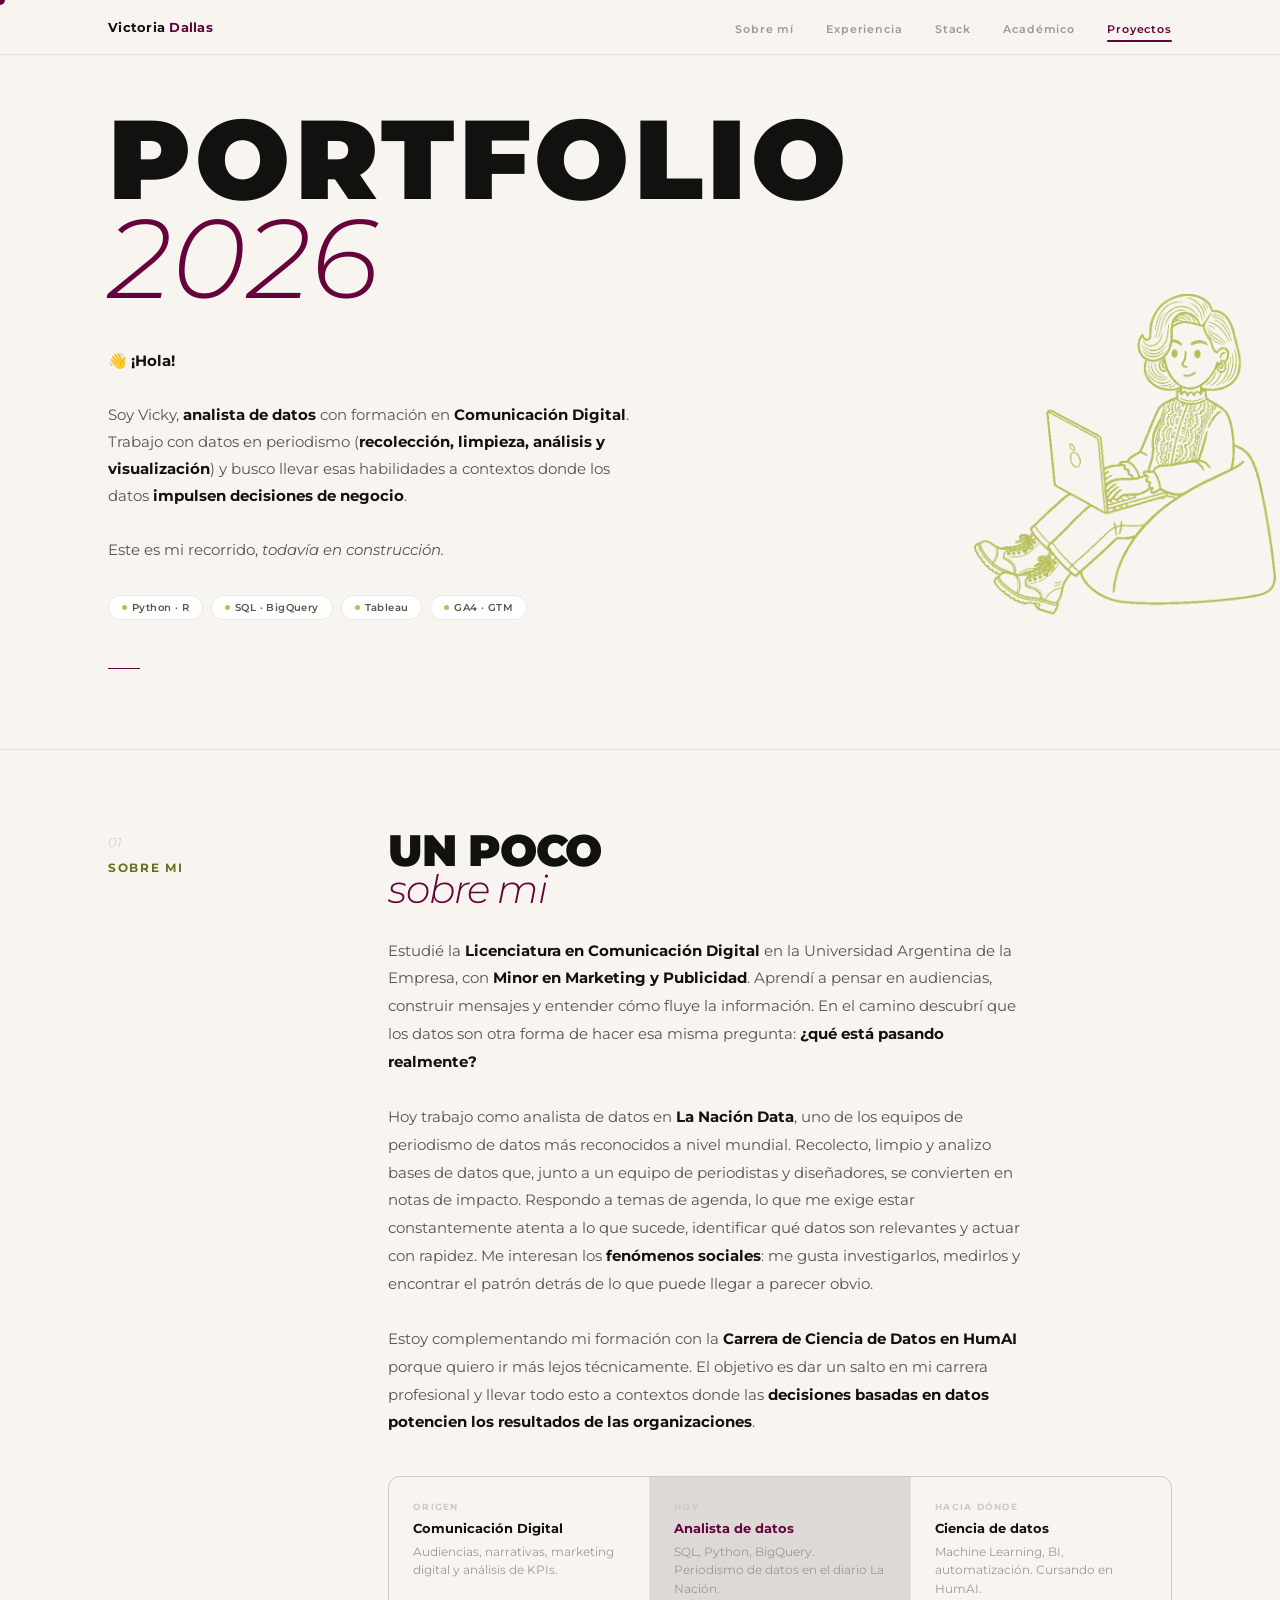
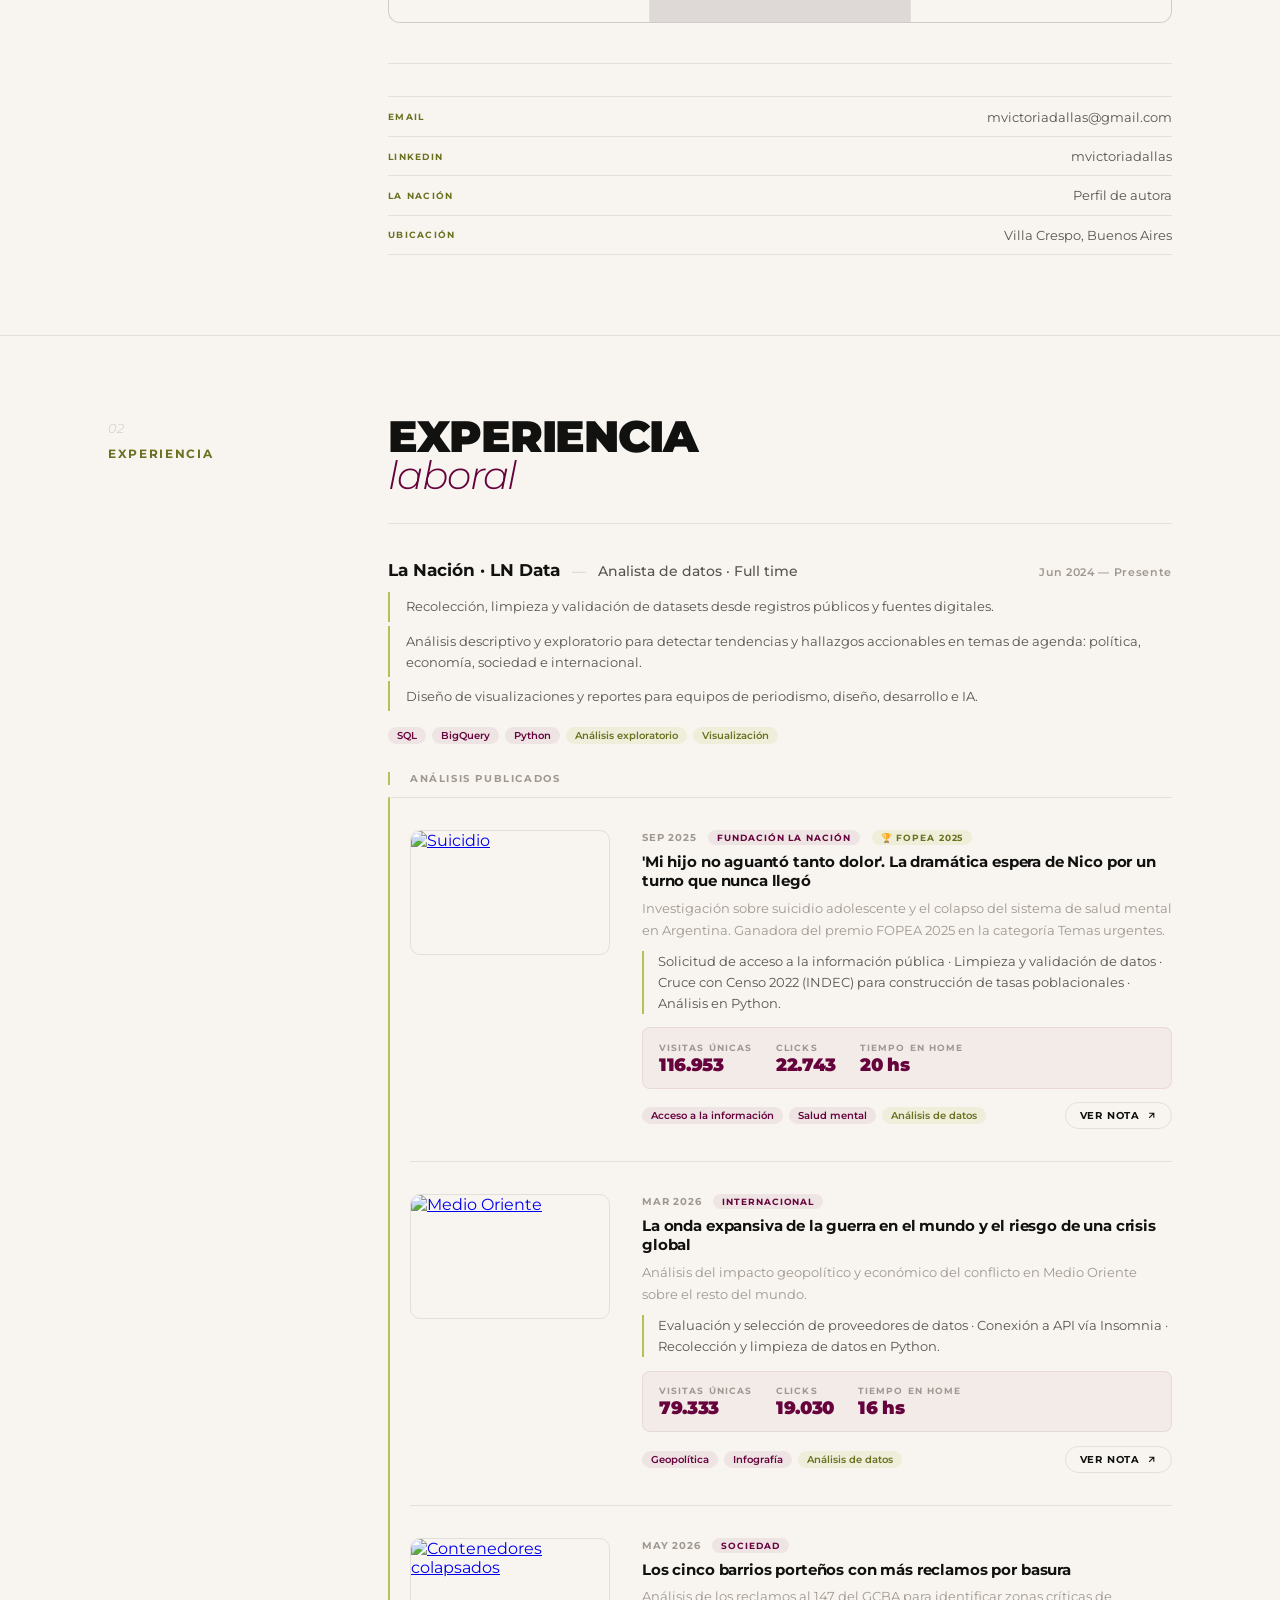
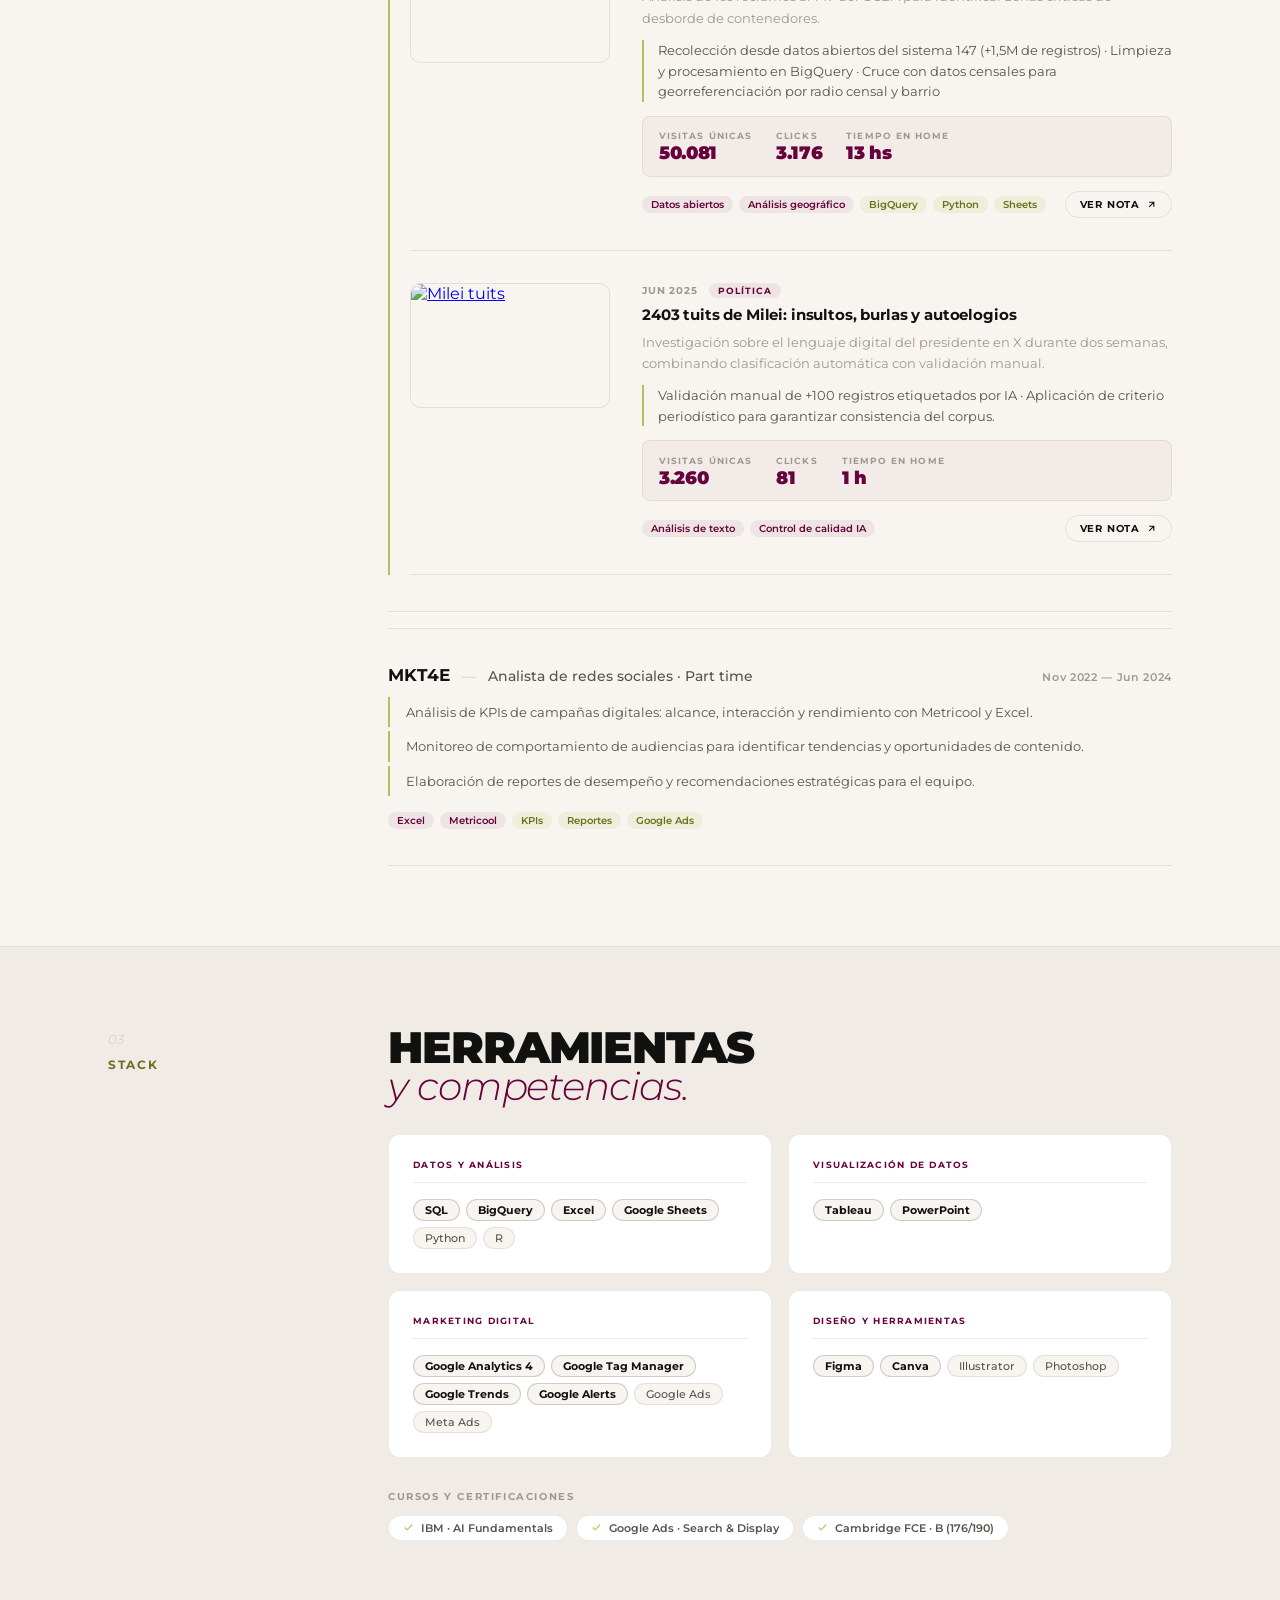
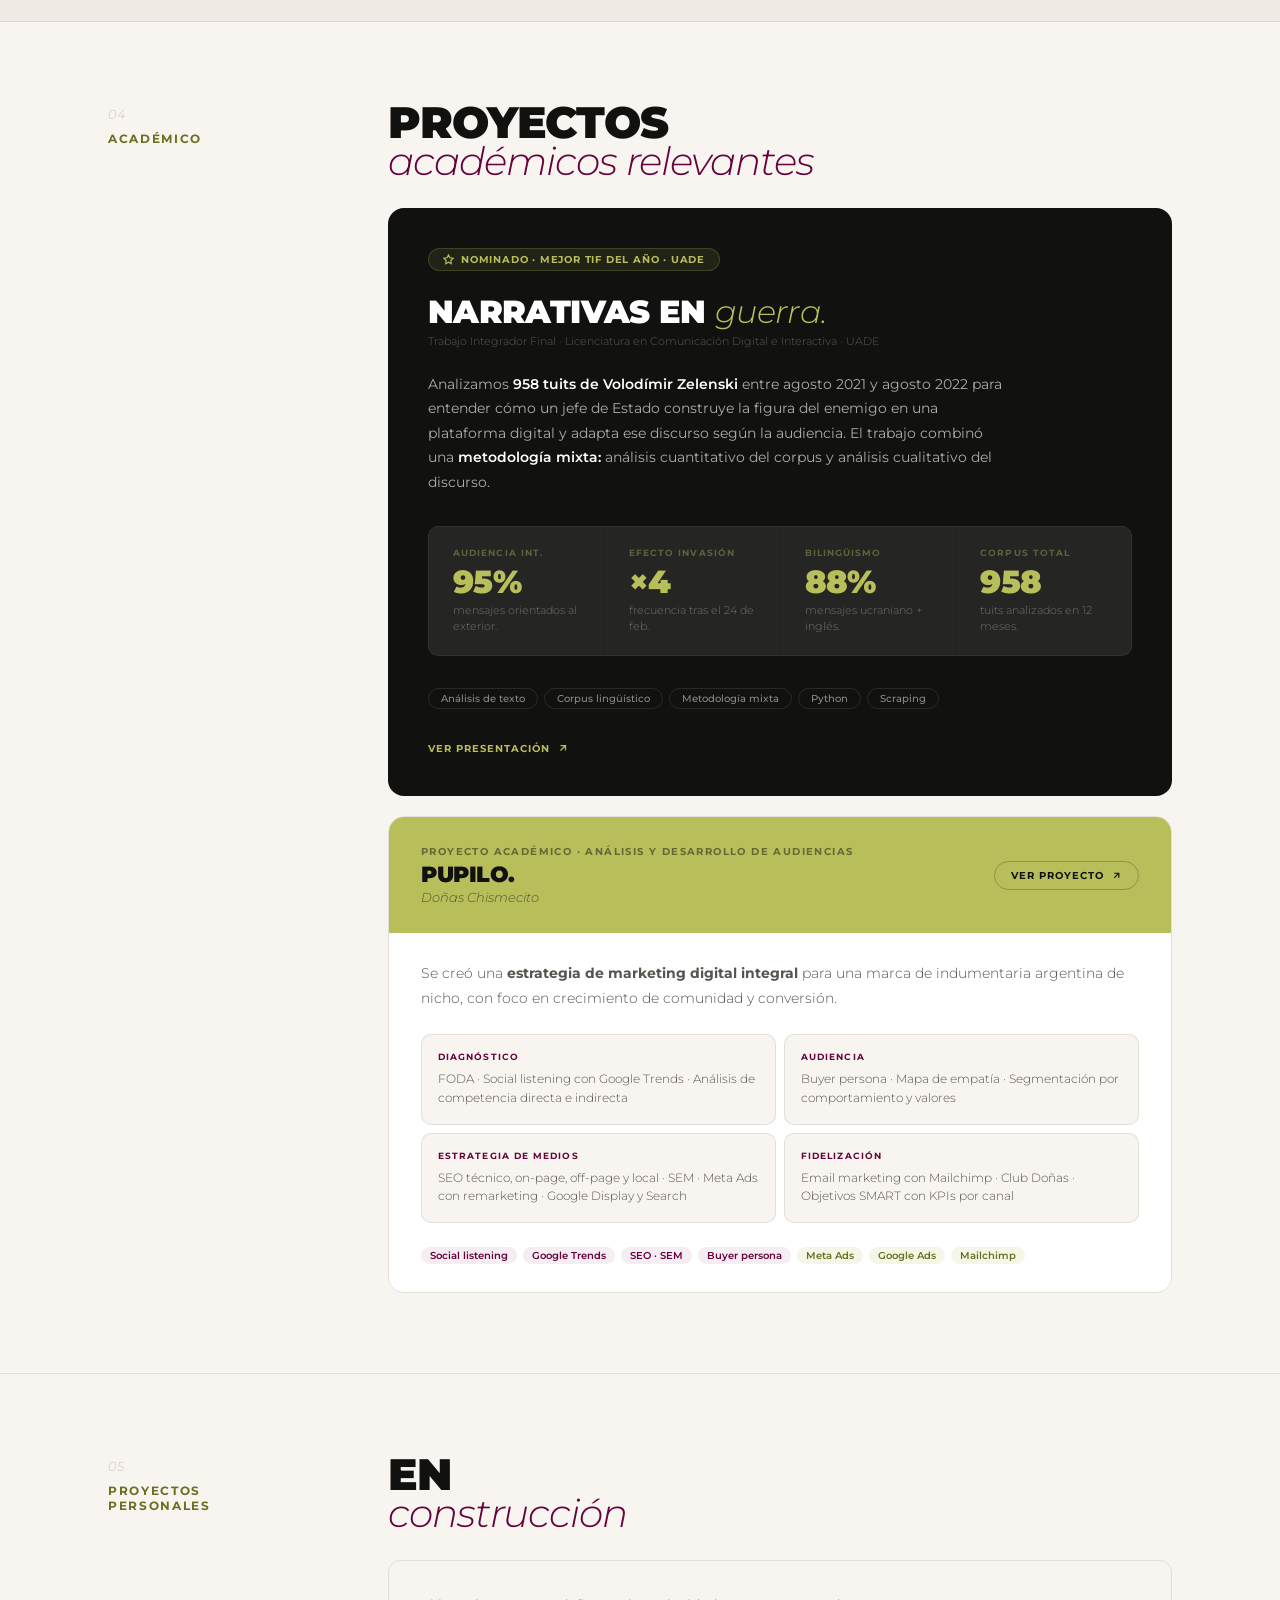
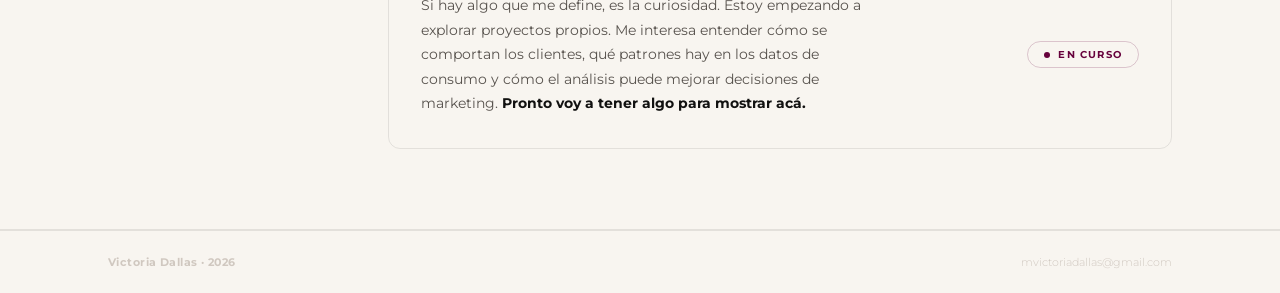
==== commit e20dd7f0: "Update index.html" ====
--- a/index.html
+++ b/index.html
@@ -528,7 +528,7 @@
       <h2 class="s-title">En<em>construcción</em></h2>
       <div class="personal-card">
         <p class="personal-text">
-          Si hay algo que me define, es la curiosidad. Estoy empezando a explorar proyectos propios. Me interesa entender cómo se comportan los clientes, qué patrones hay en los datos de consumo y cómo el análisis puede mejorar decisiones de marketing.<strong>Pronto voy a tener algo para mostrar acá.</strong>
+          Si hay algo que me define, es la curiosidad. Estoy empezando a explorar proyectos propios. Me interesa entender cómo se comportan los clientes, qué patrones hay en los datos de consumo y cómo el análisis puede mejorar decisiones de marketing.<strong> Pronto voy a tener algo para mostrar acá.</strong>
         </p>
         <div class="status-pill">
           <div class="dot"></div>
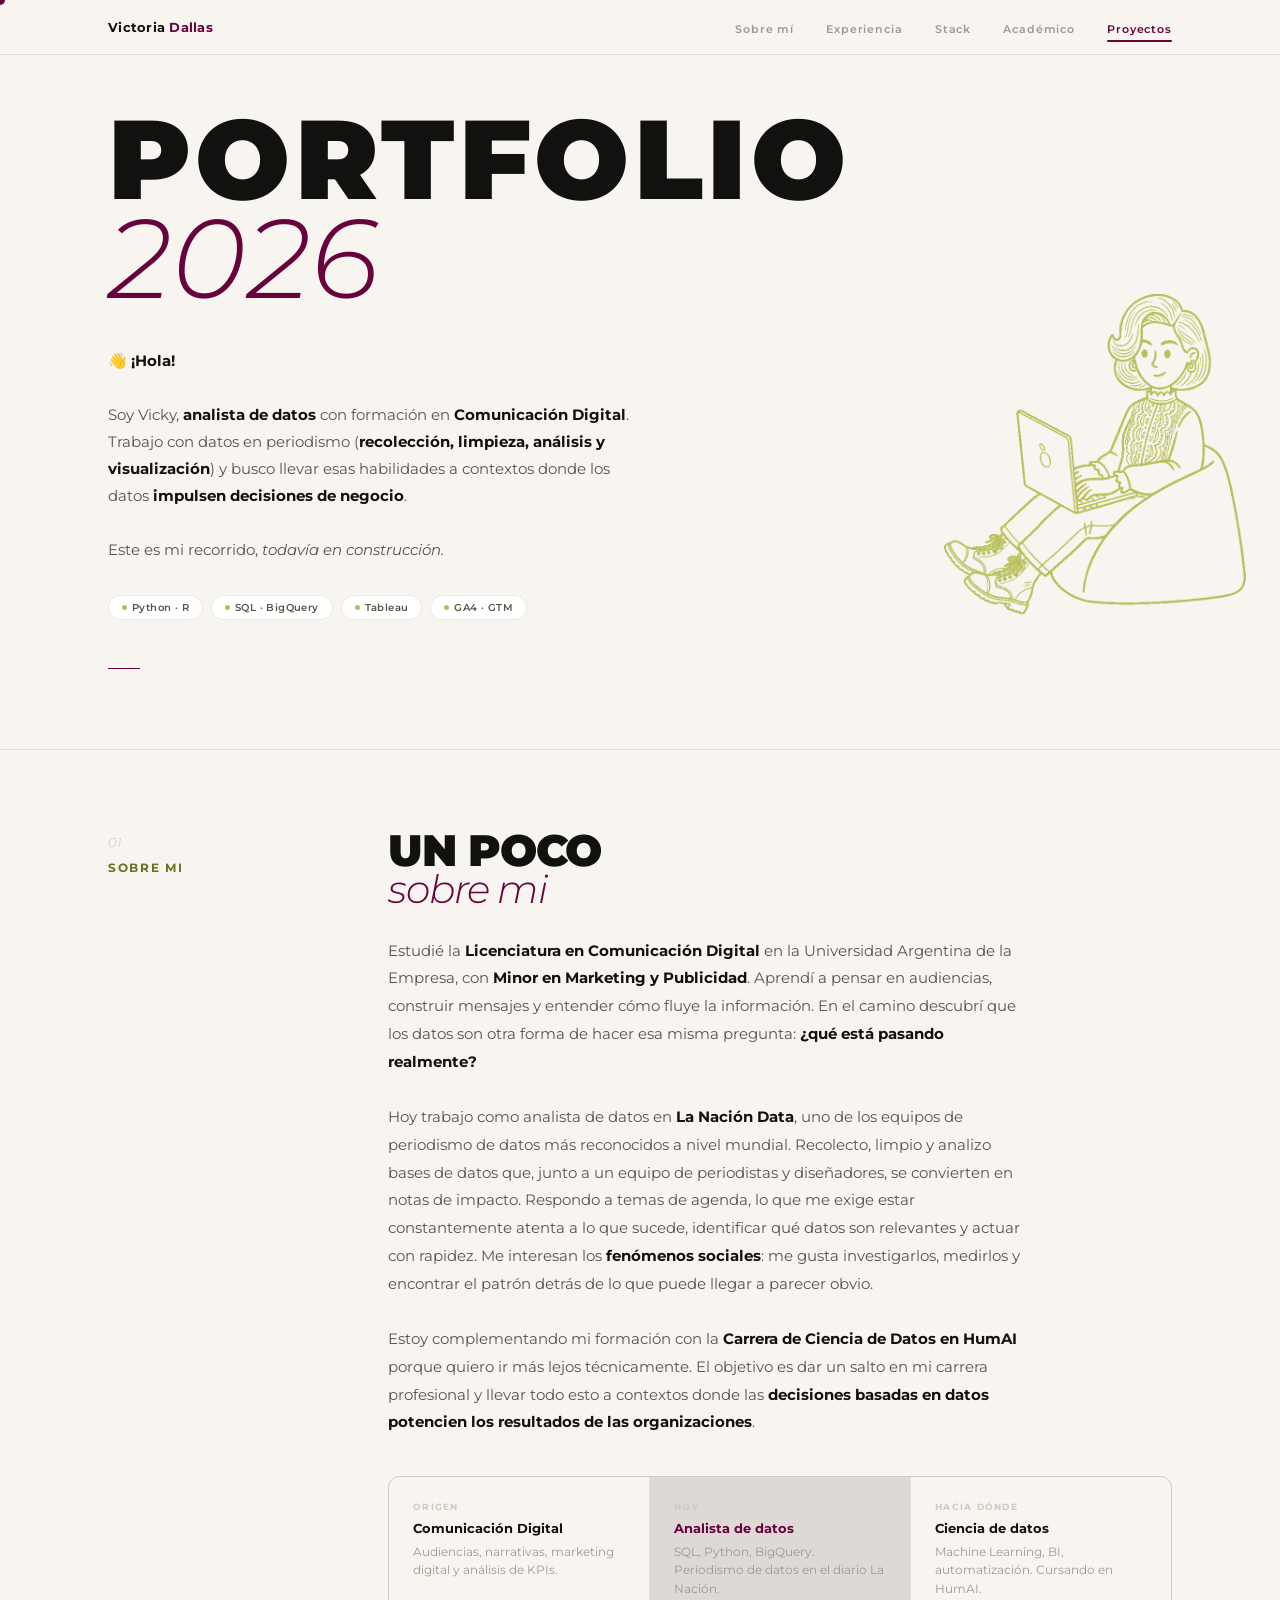
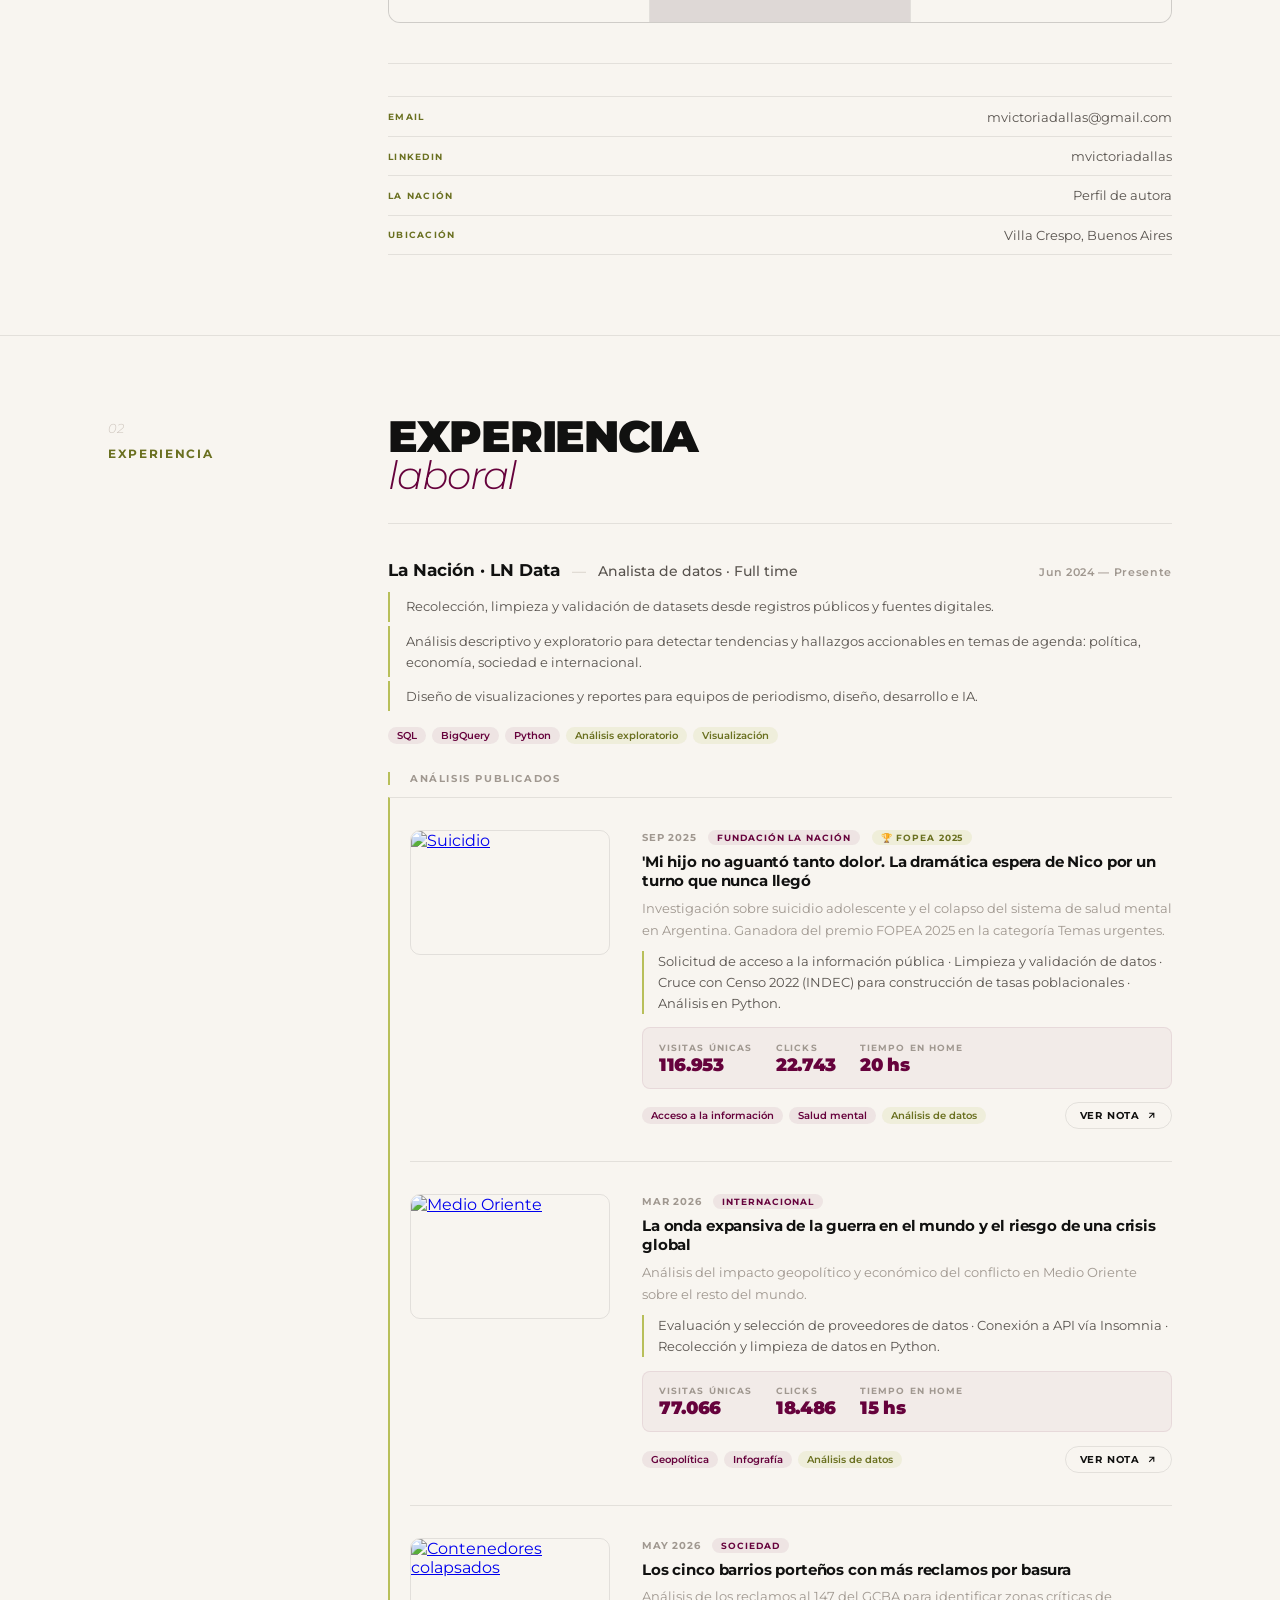
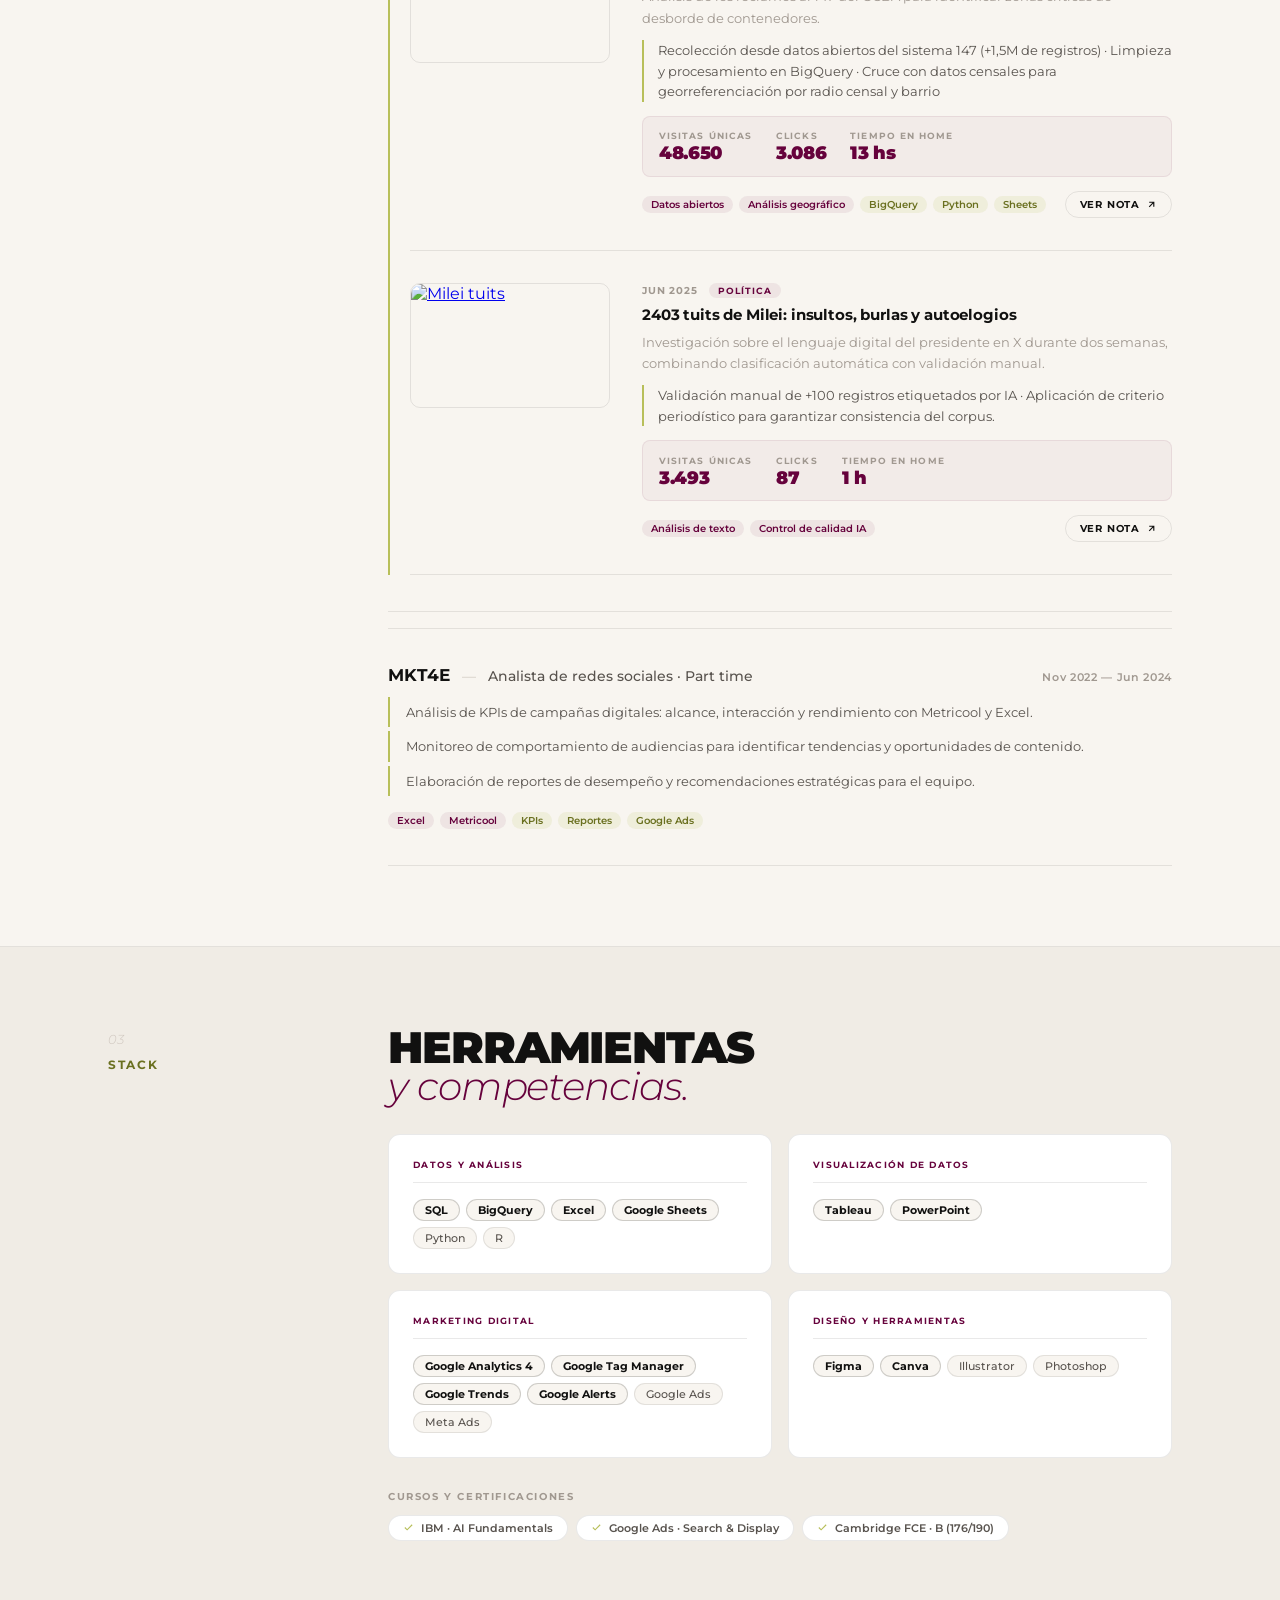
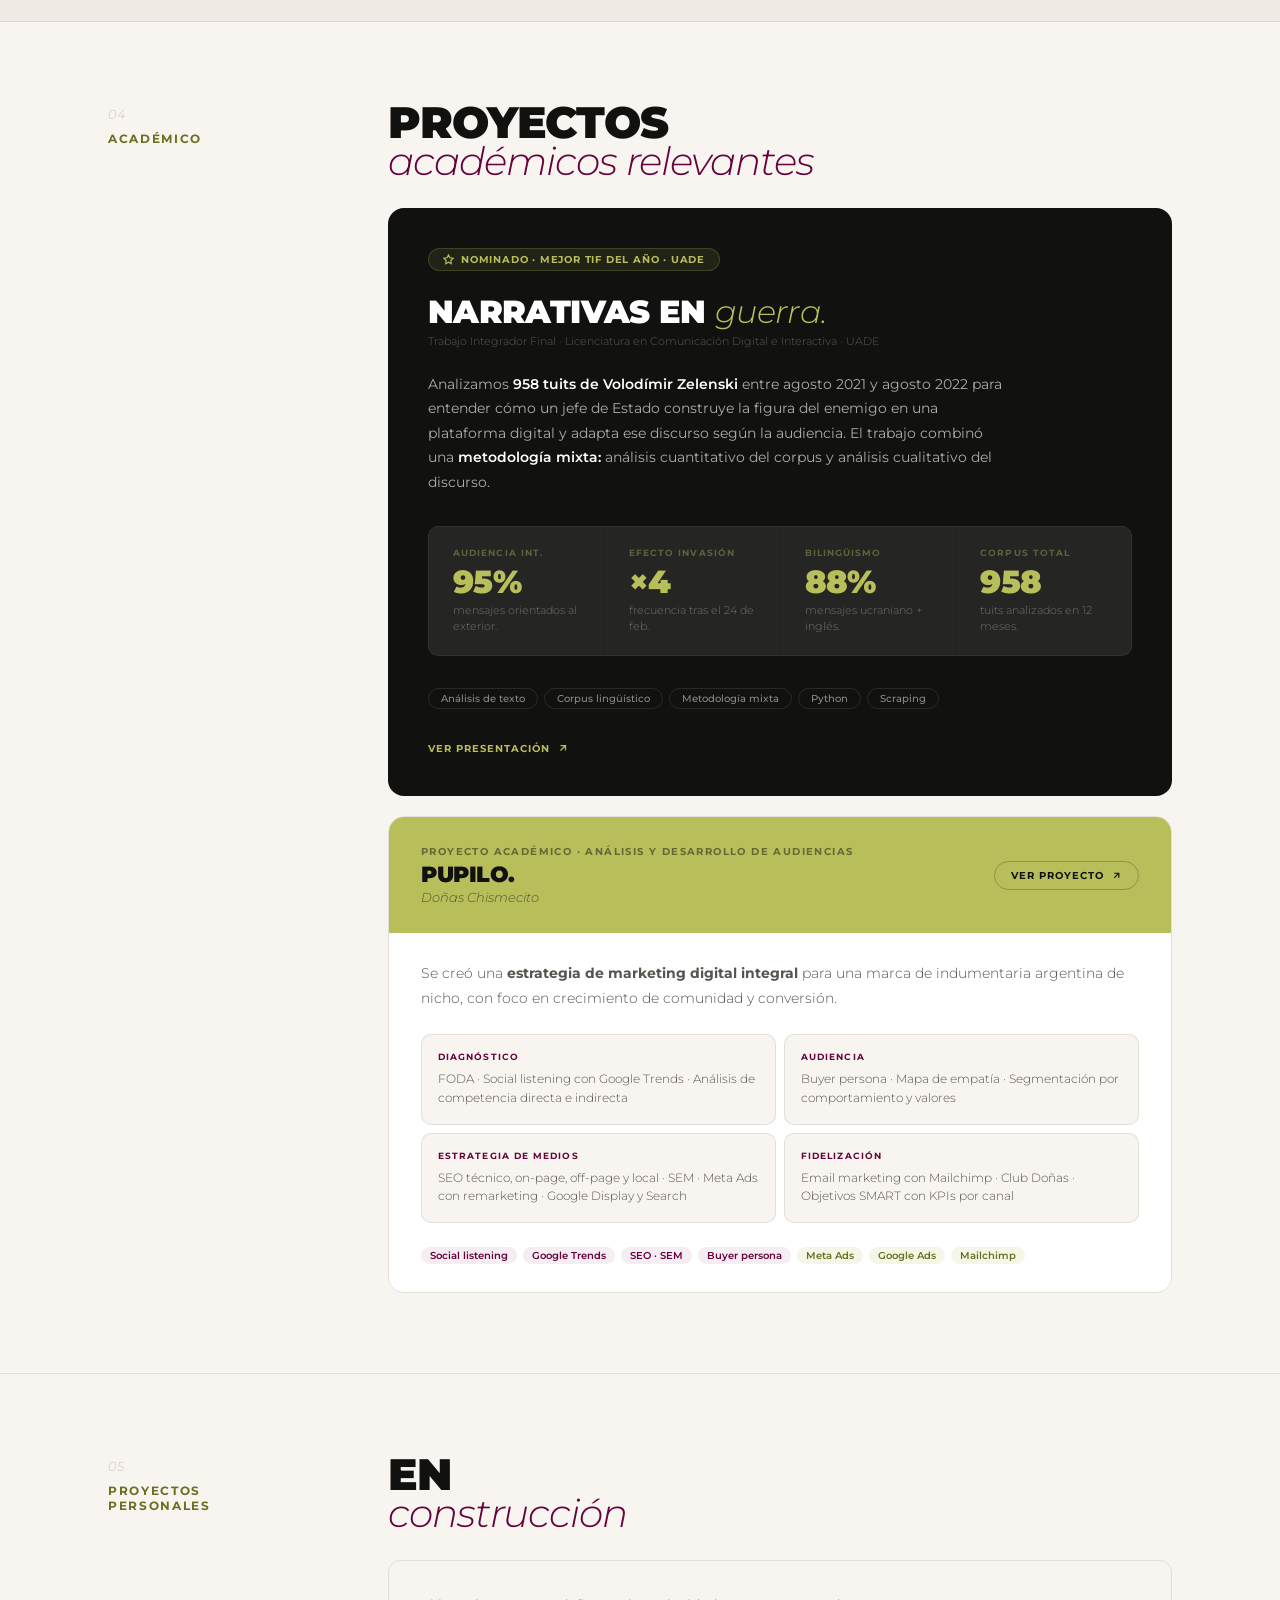
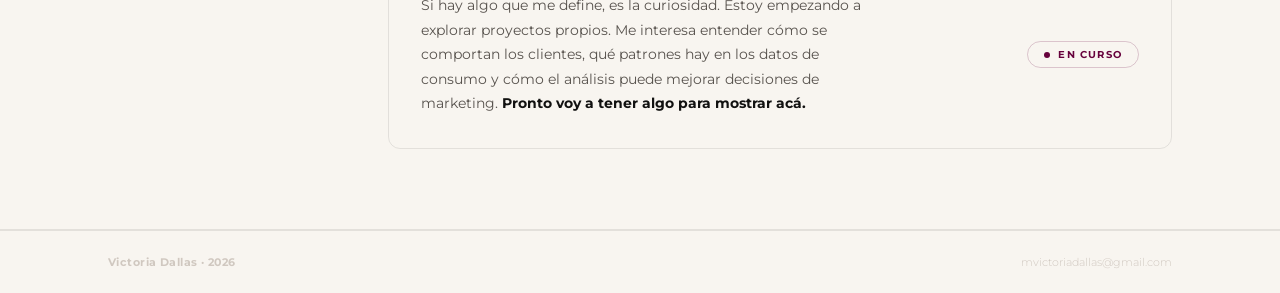
==== commit 9b9f7421: "Update index.html" ====
--- a/index.html
+++ b/index.html
@@ -46,8 +46,8 @@
         <div class="scroll-line"></div>
       </div>
     </div>
-    <div class="hero-photo" style="background: transparent; border: none; width: 420px; height: 480px; flex-shrink: 0;">
-      <img src="vicky_avatar.png" alt="Victoria Dallas" style="width:100%; height:100%; object-fit:contain; display:block;">
+    <div class="hero-photo" style="background: transparent; border: none; width: 100%; flex-shrink: 0;">
+  <img src="vicky_avatar.png" alt="Victoria Dallas" style="width:100%; height:auto; object-fit:contain; display:block;">
     </div>
   </div>
 </div>
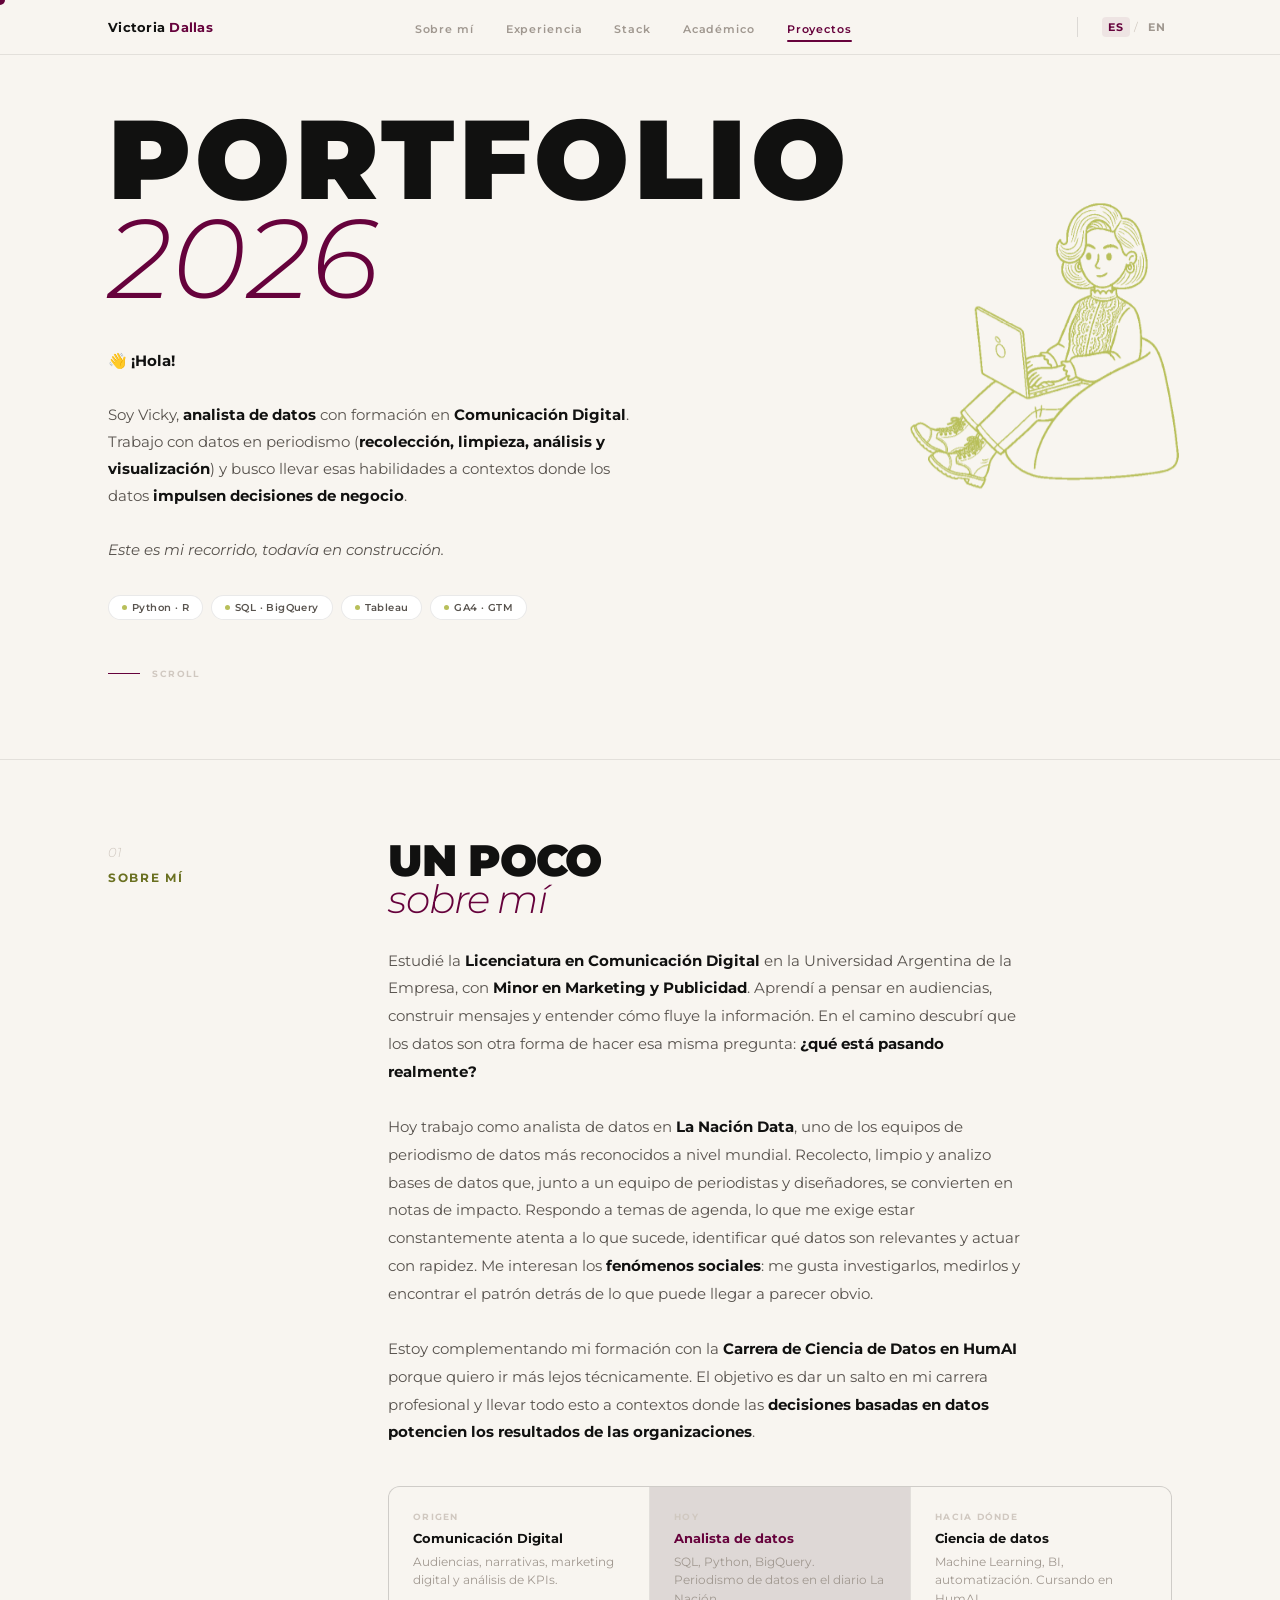
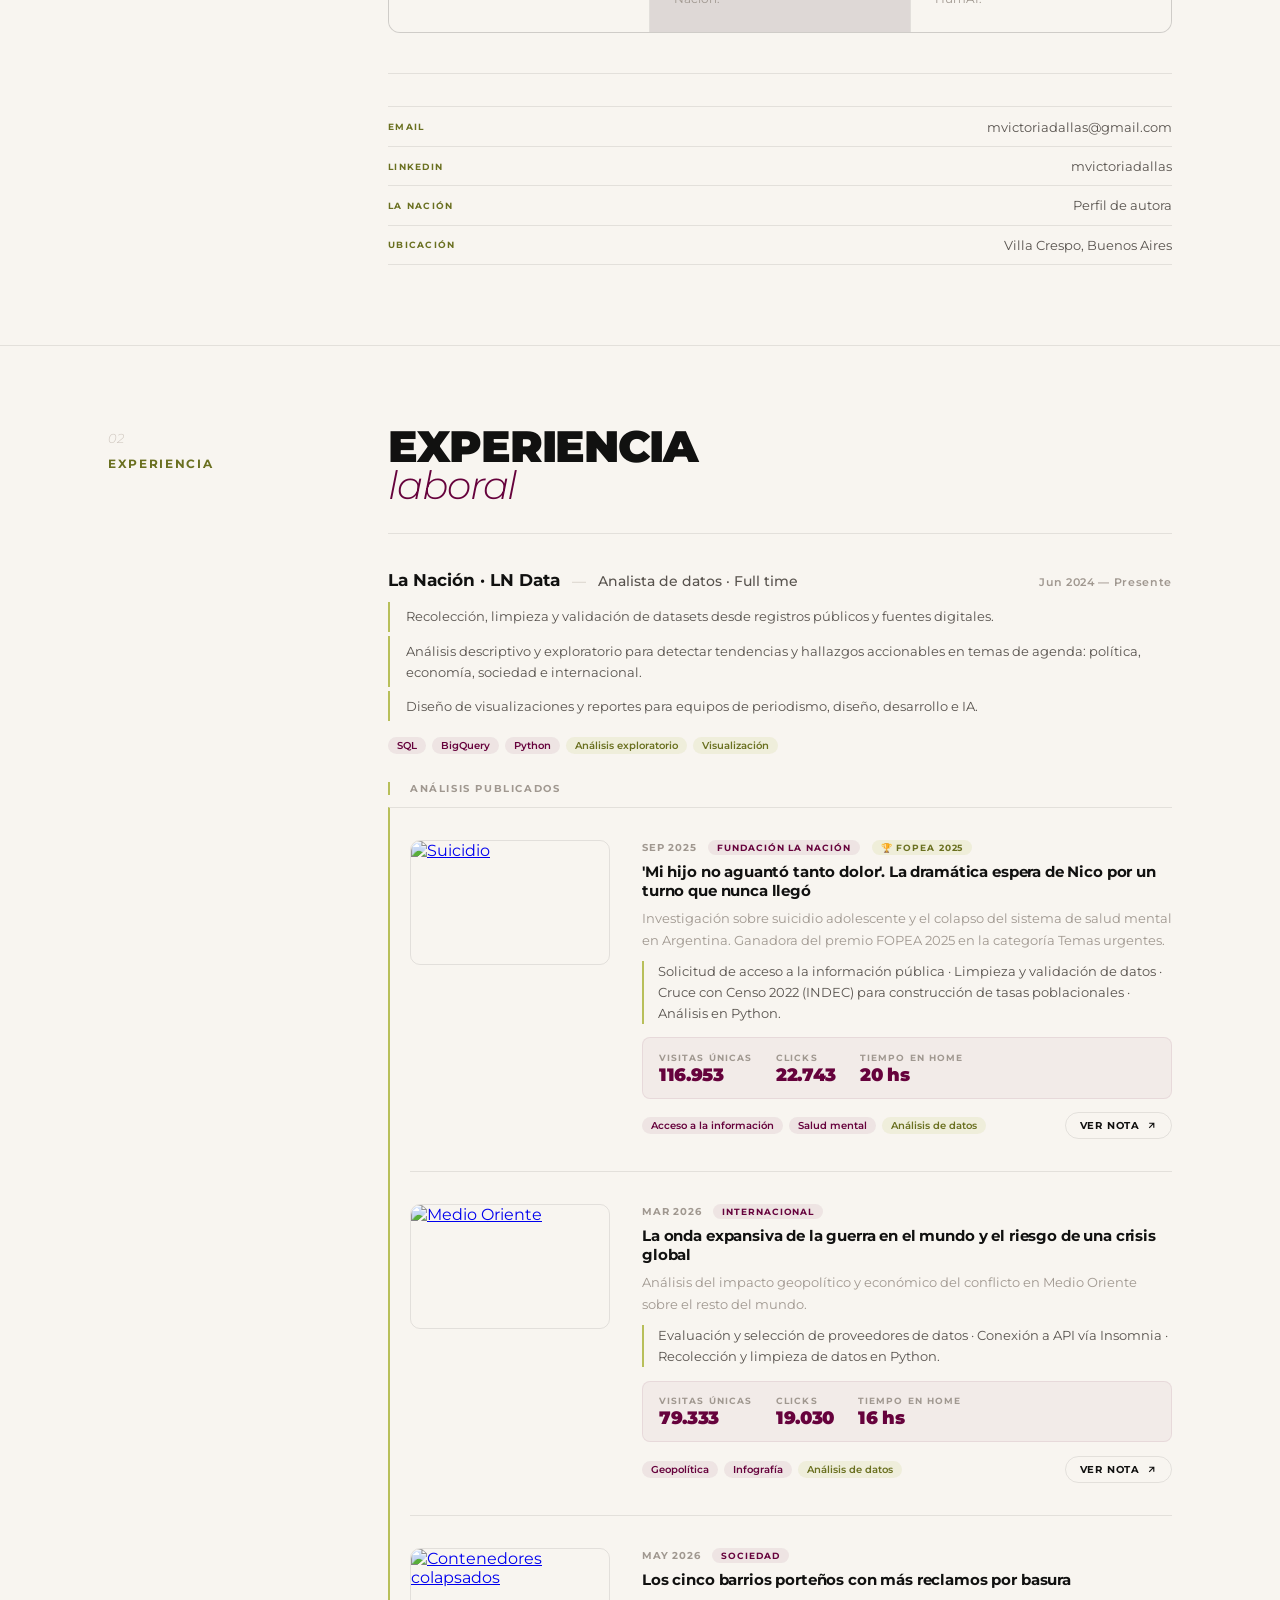
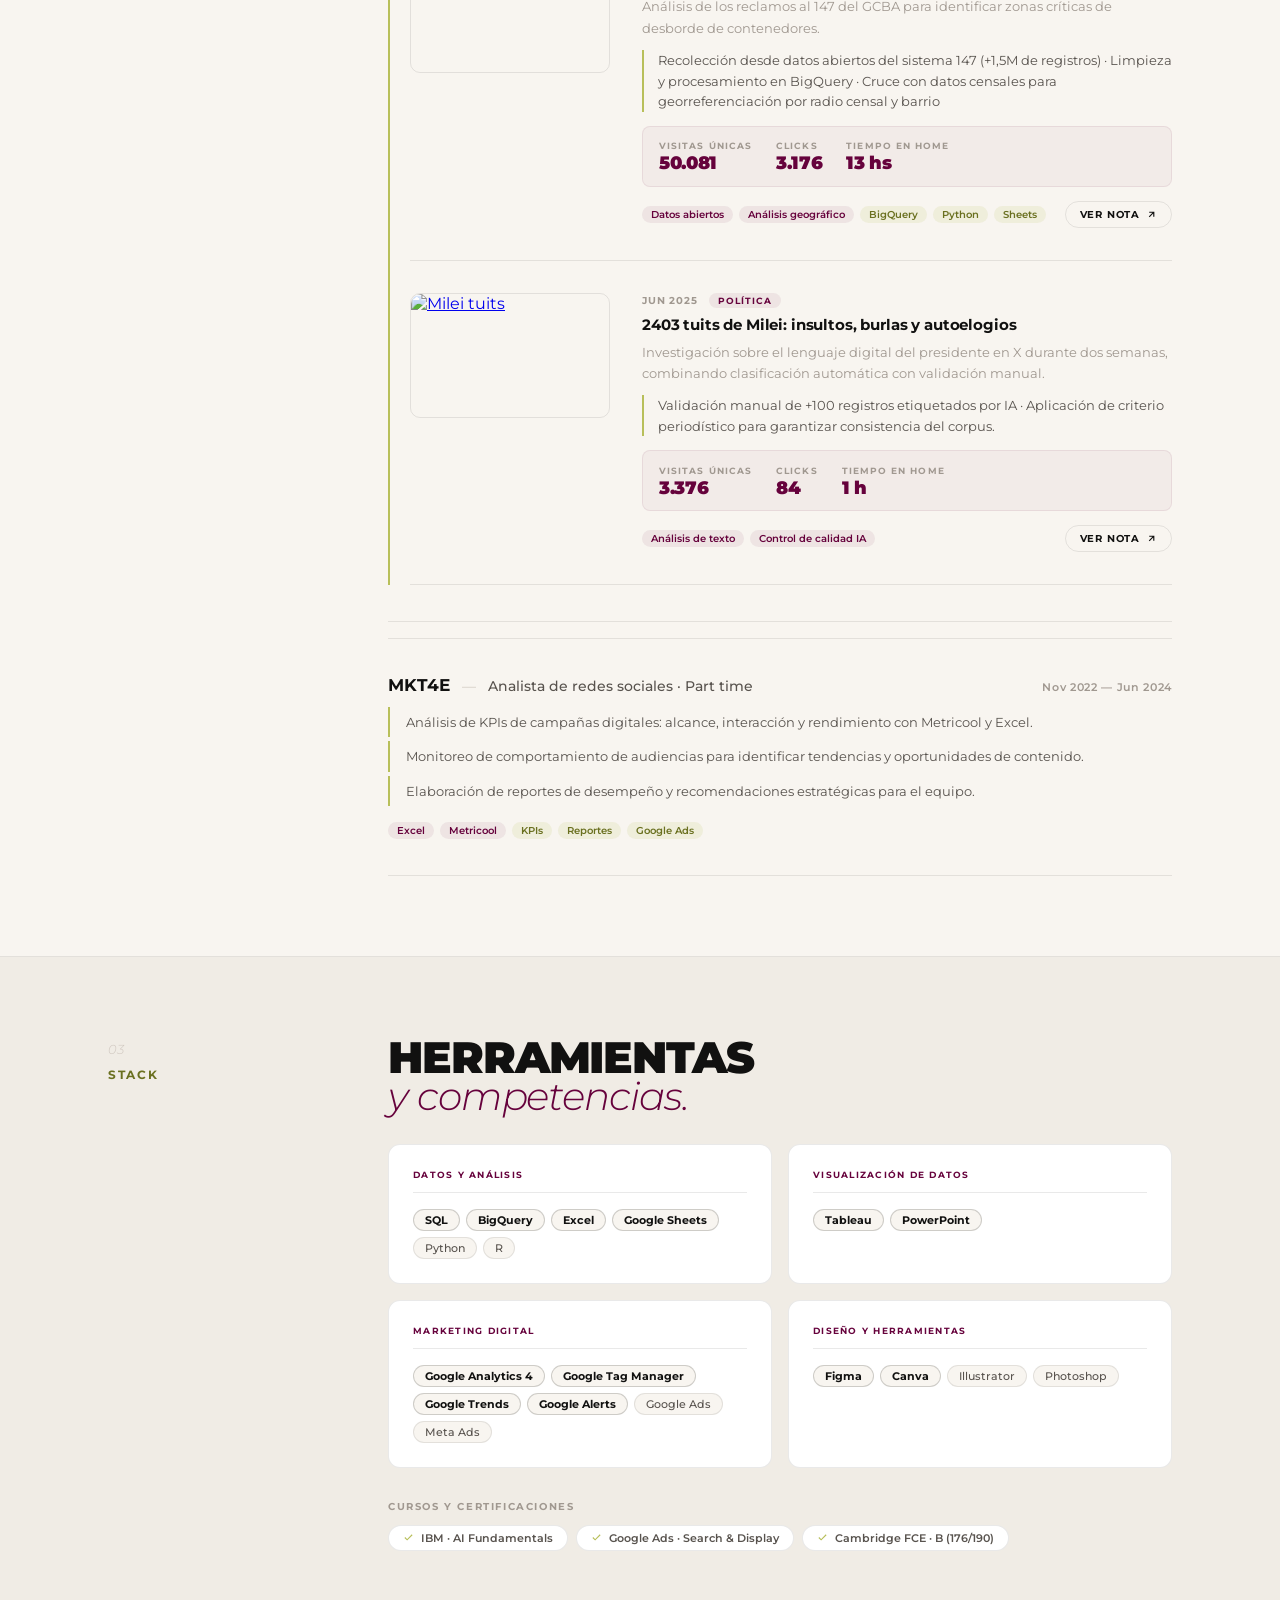
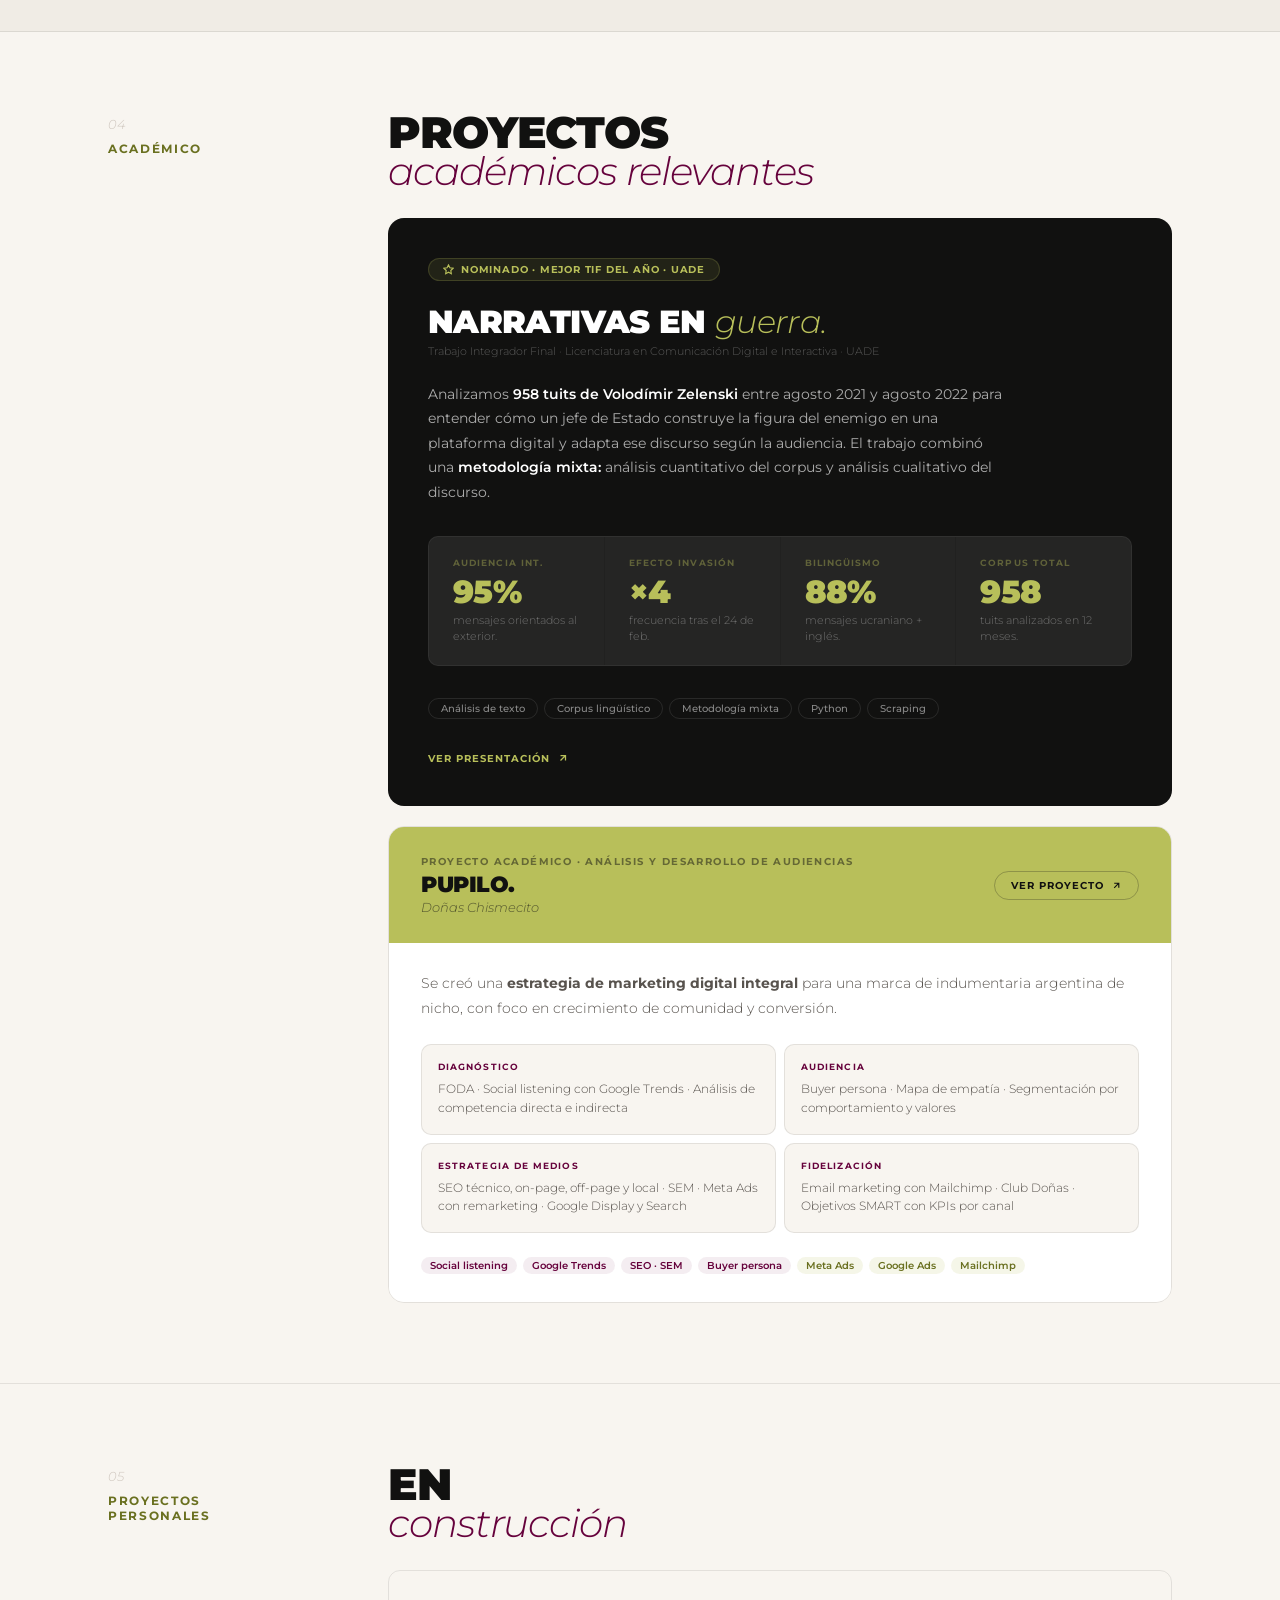
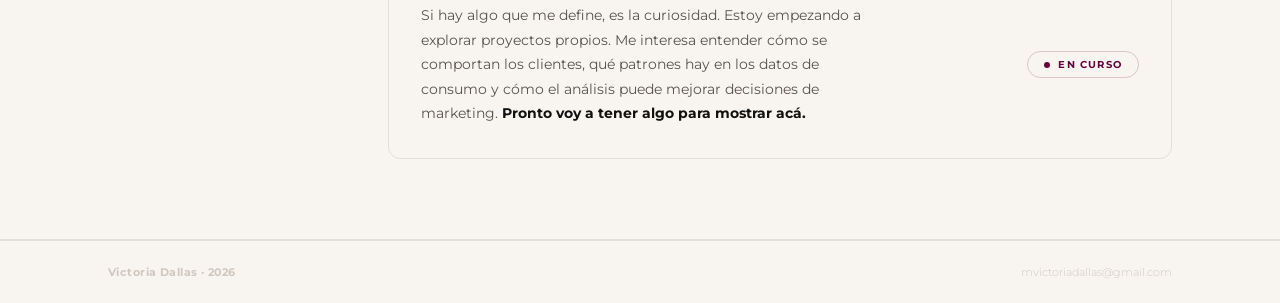
==== commit 74267251: "ENG VERSION index.html" ====
--- a/index.html
+++ b/index.html
@@ -3,12 +3,38 @@
 <head>
 <meta charset="UTF-8">
 <meta name="viewport" content="width=device-width, initial-scale=1.0">
-<title>Victoria Dallas — Analista de datos</title>
+<title>Victoria Dallas — Data Analyst</title>
 <link rel="preconnect" href="https://fonts.googleapis.com">
 <link rel="preconnect" href="https://fonts.gstatic.com" crossorigin>
 <link href="https://fonts.googleapis.com/css2?family=Montserrat:ital,wght@0,300;0,400;0,500;0,700;0,900;1,300;1,700&display=swap" rel="stylesheet">
 <link rel="stylesheet" href="styles.css">
-
+<style>
+/* LANGUAGE TOGGLE */
+.lang-toggle {
+  display: flex;
+  align-items: center;
+  gap: 4px;
+  margin-left: 1.5rem;
+  border-left: 1px solid rgba(17,17,16,0.12);
+  padding-left: 1.5rem;
+}
+.lang-btn {
+  font-size: 11px;
+  font-weight: 700;
+  letter-spacing: .08em;
+  color: var(--light);
+  background: none;
+  border: none;
+  padding: 3px 6px;
+  border-radius: 4px;
+  cursor: none;
+  transition: color .2s, background .2s;
+  font-family: 'Montserrat', sans-serif;
+}
+.lang-btn.active { color: var(--burdo); background: rgba(102,2,60,0.07); }
+.lang-btn:hover { color: var(--black); }
+.lang-sep { color: var(--xlight); font-size: 11px; }
+</style>
 </head>
 <body>
 <div class="cursor" id="cursor"></div>
@@ -18,12 +44,17 @@
   <div class="nav-inner">
     <a href="#" class="nav-logo">Victoria <span>Dallas</span></a>
     <ul class="nav-links">
-      <li><a href="#sobre-mi">Sobre mí</a></li>
-      <li><a href="#experiencia">Experiencia</a></li>
+      <li><a href="#sobre-mi" data-es="Sobre mí" data-en="About me">Sobre mí</a></li>
+      <li><a href="#experiencia" data-es="Experiencia" data-en="Experience">Experiencia</a></li>
       <li><a href="#stack">Stack</a></li>
-      <li><a href="#academico">Académico</a></li>
-      <li><a href="#personales">Proyectos</a></li>
+      <li><a href="#academico" data-es="Académico" data-en="Academic">Académico</a></li>
+      <li><a href="#personales" data-es="Proyectos" data-en="Projects">Proyectos</a></li>
     </ul>
+    <div class="lang-toggle">
+      <button class="lang-btn active" id="btn-es" onclick="setLang('es')">ES</button>
+      <span class="lang-sep">/</span>
+      <button class="lang-btn" id="btn-en" onclick="setLang('en')">EN</button>
+    </div>
   </div>
 </nav>
 
@@ -33,9 +64,13 @@
     <div>
       <h1 class="hero-name">Portfolio<em>2026</em></h1>
       <p class="hero-desc">
-        👋 <strong>¡Hola!</strong><br><br>
-        Soy Vicky, <strong>analista de datos</strong> con formación en <strong>Comunicación Digital</strong>. Trabajo con datos en periodismo (<strong>recolección, limpieza, análisis y visualización</strong>) y busco llevar esas habilidades a contextos donde los datos <strong>impulsen decisiones de negocio</strong>.<br><br>
-        Este es mi recorrido, <i>todavía en construcción.</i>
+        👋 <strong data-es="¡Hola!" data-en="Hi there!">¡Hola!</strong><br><br>
+        <span data-es='Soy Vicky, <strong>analista de datos</strong> con formación en <strong>Comunicación Digital</strong>. Trabajo con datos en periodismo (<strong>recolección, limpieza, análisis y visualización</strong>) y busco llevar esas habilidades a contextos donde los datos <strong>impulsen decisiones de negocio</strong>.'
+              data-en="I'm Vicky, a <strong>data analyst</strong> with a background in <strong>Digital Communication</strong>. I work with data in journalism (<strong>collection, cleaning, analysis and visualization</strong>) and I'm looking to bring these skills to contexts where data <strong>drives business decisions</strong>.">
+          Soy Vicky, <strong>analista de datos</strong> con formación en <strong>Comunicación Digital</strong>. Trabajo con datos en periodismo (<strong>recolección, limpieza, análisis y visualización</strong>) y busco llevar esas habilidades a contextos donde los datos <strong>impulsen decisiones de negocio</strong>.
+        </span><br><br>
+        <i data-es="Este es mi recorrido, todavía en construcción." data-en="This is my journey, still under construction.">Este es mi recorrido, todavía en construcción.</i>
+      </p>
       <div class="hero-chips">
         <span class="chip"><span class="chip-dot"></span>Python · R</span>
         <span class="chip"><span class="chip-dot"></span>SQL · BigQuery</span>
@@ -44,10 +79,11 @@
       </div>
       <div class="scroll-cue">
         <div class="scroll-line"></div>
+        <span data-es="Scroll" data-en="Scroll">Scroll</span>
       </div>
     </div>
     <div class="hero-photo" style="background: transparent; border: none; width: 100%; flex-shrink: 0;">
-  <img src="vicky_avatar.png" alt="Victoria Dallas" style="width:100%; height:auto; object-fit:contain; display:block;">
+      <img src="vicky_avatar.png" alt="Victoria Dallas" style="width:100%; height:auto; object-fit:contain; display:block;">
     </div>
   </div>
 </div>
@@ -57,33 +93,35 @@
   <div class="section-inner">
     <div class="s-left reveal">
       <span class="s-num">01</span>
-      <span class="s-label">Sobre mi</span>
+      <span class="s-label" data-es="Sobre mí" data-en="About me">Sobre mí</span>
     </div>
     <div class="s-right reveal" style="transition-delay:.08s">
-      <h2 class="s-title">Un poco<em>sobre mi</em></h2>
+      <h2 class="s-title">
+        <span data-es="Un poco" data-en="A little">Un poco</span>
+        <em data-es="sobre mí" data-en="about me">sobre mí</em>
+      </h2>
       <p class="s-body">
-        Estudié la <strong>Licenciatura en Comunicación Digital</strong> en la Universidad Argentina de la Empresa, con <strong>Minor en Marketing y Publicidad</strong>. Aprendí a pensar en audiencias, construir mensajes y entender cómo fluye la información. En el camino descubrí que los datos son otra forma de hacer esa misma pregunta: <strong>¿qué está pasando realmente?</strong><br><br>
-
-Hoy trabajo como analista de datos en <strong>La Nación Data</strong>, uno de los equipos de periodismo de datos más reconocidos a nivel mundial. Recolecto, limpio y analizo bases de datos que, junto a un equipo de periodistas y diseñadores, se convierten en notas de impacto. Respondo a temas de agenda, lo que me exige estar constantemente atenta a lo que sucede, identificar qué datos son relevantes y actuar con rapidez. Me interesan los <strong>fenómenos sociales</strong>: me gusta investigarlos, medirlos y encontrar el patrón detrás de lo que puede llegar a parecer obvio. <br><br>
-
-Estoy complementando mi formación con la <strong>Carrera de Ciencia de Datos en HumAI</strong> porque quiero ir más lejos técnicamente. El objetivo es dar un salto en mi carrera profesional y llevar todo esto a contextos donde las <strong>decisiones basadas en datos potencien los resultados de las organizaciones</strong>.
+        <span data-es='Estudié la <strong>Licenciatura en Comunicación Digital</strong> en la Universidad Argentina de la Empresa, con <strong>Minor en Marketing y Publicidad</strong>. Aprendí a pensar en audiencias, construir mensajes y entender cómo fluye la información. En el camino descubrí que los datos son otra forma de hacer esa misma pregunta: <strong>¿qué está pasando realmente?</strong><br><br>Hoy trabajo como analista de datos en <strong>La Nación Data</strong>, uno de los equipos de periodismo de datos más reconocidos a nivel mundial. Recolecto, limpio y analizo bases de datos que, junto a un equipo de periodistas y diseñadores, se convierten en notas de impacto. Respondo a temas de agenda, lo que me exige estar constantemente atenta a lo que sucede, identificar qué datos son relevantes y actuar con rapidez. Me interesan los <strong>fenómenos sociales</strong>: me gusta investigarlos, medirlos y encontrar el patrón detrás de lo que puede llegar a parecer obvio.<br><br>Estoy complementando mi formación con la <strong>Carrera de Ciencia de Datos en HumAI</strong> porque quiero ir más lejos técnicamente. El objetivo es dar un salto en mi carrera profesional y llevar todo esto a contextos donde las <strong>decisiones basadas en datos potencien los resultados de las organizaciones</strong>.'
+              data-en='I studied a <strong>Bachelor&apos;s Degree in Digital Communication</strong> at Universidad Argentina de la Empresa, with a <strong>Minor in Marketing and Advertising</strong>. I learned to think in terms of audiences, build messages and understand how information flows. Along the way I discovered that data is just another way of asking the same question: <strong>what is really going on?</strong><br><br>Today I work as a data analyst at <strong>La Nación Data</strong>, one of the most recognized data journalism teams in the world. I collect, clean and analyze datasets that, together with a team of journalists and designers, become high-impact stories. I cover breaking news topics, which requires me to stay constantly aware of what is happening, identify which data matters and act quickly. I am drawn to <strong>social phenomena</strong>: I enjoy investigating them, measuring them and finding the pattern behind what might seem obvious.<br><br>I am currently complementing my training with the <strong>Data Science Program at HumAI</strong> because I want to go further technically. My goal is to take a professional leap and apply all of this to contexts where <strong>data-driven decisions enhance organizational results</strong>.'>
+          Estudié la <strong>Licenciatura en Comunicación Digital</strong> en la Universidad Argentina de la Empresa, con <strong>Minor en Marketing y Publicidad</strong>. Aprendí a pensar en audiencias, construir mensajes y entender cómo fluye la información. En el camino descubrí que los datos son otra forma de hacer esa misma pregunta: <strong>¿qué está pasando realmente?</strong><br><br>Hoy trabajo como analista de datos en <strong>La Nación Data</strong>, uno de los equipos de periodismo de datos más reconocidos a nivel mundial. Recolecto, limpio y analizo bases de datos que, junto a un equipo de periodistas y diseñadores, se convierten en notas de impacto. Respondo a temas de agenda, lo que me exige estar constantemente atenta a lo que sucede, identificar qué datos son relevantes y actuar con rapidez. Me interesan los <strong>fenómenos sociales</strong>: me gusta investigarlos, medirlos y encontrar el patrón detrás de lo que puede llegar a parecer obvio.<br><br>Estoy complementando mi formación con la <strong>Carrera de Ciencia de Datos en HumAI</strong> porque quiero ir más lejos técnicamente. El objetivo es dar un salto en mi carrera profesional y llevar todo esto a contextos donde las <strong>decisiones basadas en datos potencien los resultados de las organizaciones</strong>.
+        </span>
       </p>
 
       <div class="arc">
         <div class="arc-step">
-          <p class="arc-num">Origen</p>
-          <p class="arc-label">Comunicación Digital</p>
-          <p class="arc-desc">Audiencias, narrativas, marketing digital y análisis de KPIs.</p>
+          <p class="arc-num" data-es="Origen" data-en="Origin">Origen</p>
+          <p class="arc-label" data-es="Comunicación Digital" data-en="Digital Communication">Comunicación Digital</p>
+          <p class="arc-desc" data-es="Audiencias, narrativas, marketing digital y análisis de KPIs." data-en="Audiences, narratives, digital marketing and KPI analysis.">Audiencias, narrativas, marketing digital y análisis de KPIs.</p>
         </div>
         <div class="arc-step active">
-          <p class="arc-num">Hoy</p>
-          <p class="arc-label">Analista de datos</p>
-          <p class="arc-desc">SQL, Python, BigQuery. Periodismo de datos en el diario La Nación.</p>
+          <p class="arc-num" data-es="Hoy" data-en="Now">Hoy</p>
+          <p class="arc-label" data-es="Analista de datos" data-en="Data Analyst">Analista de datos</p>
+          <p class="arc-desc" data-es="SQL, Python, BigQuery. Periodismo de datos en el diario La Nación." data-en="SQL, Python, BigQuery. Data journalism at La Nación.">SQL, Python, BigQuery. Periodismo de datos en el diario La Nación.</p>
         </div>
         <div class="arc-step">
-          <p class="arc-num">Hacia dónde</p>
-          <p class="arc-label">Ciencia de datos</p>
-          <p class="arc-desc">Machine Learning, BI, automatización. Cursando en HumAI.</p>
+          <p class="arc-num" data-es="Hacia dónde" data-en="Where I'm heading">Hacia dónde</p>
+          <p class="arc-label" data-es="Ciencia de datos" data-en="Data Science">Ciencia de datos</p>
+          <p class="arc-desc" data-es="Machine Learning, BI, automatización. Cursando en HumAI." data-en="Machine Learning, BI, automation. Currently studying at HumAI.">Machine Learning, BI, automatización. Cursando en HumAI.</p>
         </div>
       </div>
 
@@ -98,11 +136,11 @@
             <a href="https://www.linkedin.com/in/mvictoriadallas" target="_blank" class="cval">mvictoriadallas</a>
           </li>
           <li>
-            <span class="clabel">La Nación</span>
-            <a href="https://www.lanacion.com.ar/autor/VictoriaDallas/" target="_blank" class="cval">Perfil de autora</a>
+            <span class="clabel" data-es="La Nación" data-en="La Nación">La Nación</span>
+            <a href="https://www.lanacion.com.ar/autor/VictoriaDallas/" target="_blank" class="cval" data-es="Perfil de autora" data-en="Author profile">Perfil de autora</a>
           </li>
           <li>
-            <span class="clabel">Ubicación</span>
+            <span class="clabel" data-es="Ubicación" data-en="Location">Ubicación</span>
             <span class="cval">Villa Crespo, Buenos Aires</span>
           </li>
         </ul>
@@ -116,33 +154,38 @@
   <div class="section-inner">
     <div class="s-left reveal">
       <span class="s-num">02</span>
-      <span class="s-label">Experiencia</span>
+      <span class="s-label" data-es="Experiencia" data-en="Experience">Experiencia</span>
     </div>
     <div class="s-right reveal" style="transition-delay:.08s">
-      <h2 class="s-title">Experiencia<em>laboral</em></h2>
+      <h2 class="s-title">
+        <span data-es="Experiencia" data-en="Work">Experiencia</span>
+        <em data-es="laboral" data-en="experience">laboral</em>
+      </h2>
       <div class="exp-list">
         <div class="exp">
           <div>
             <div class="exp-top">
               <span class="exp-company">La Nación · LN Data</span>
               <span class="exp-sep">—</span>
-              <span class="exp-role">Analista de datos · Full time</span>
-              <span class="exp-period" style="margin-left:auto;">Jun 2024 — Presente</span>
+              <span class="exp-role" data-es="Analista de datos · Full time" data-en="Data Analyst · Full time">Analista de datos · Full time</span>
+              <span class="exp-period" style="margin-left:auto;" data-es="Jun 2024 — Presente" data-en="Jun 2024 — Present">Jun 2024 — Presente</span>
             </div>
             <ul class="exp-bullets">
-              <li>Recolección, limpieza y validación de datasets desde registros públicos y fuentes digitales.</li>
-              <li>Análisis descriptivo y exploratorio para detectar tendencias y hallazgos accionables en temas de agenda: política, economía, sociedad e internacional.</li>
-              <li>Diseño de visualizaciones y reportes para equipos de periodismo, diseño, desarrollo e IA.</li>
+              <li data-es="Recolección, limpieza y validación de datasets desde registros públicos y fuentes digitales." data-en="Collection, cleaning and validation of datasets from public records and digital sources.">Recolección, limpieza y validación de datasets desde registros públicos y fuentes digitales.</li>
+              <li data-es="Análisis descriptivo y exploratorio para detectar tendencias y hallazgos accionables en temas de agenda: política, economía, sociedad e internacional." data-en="Descriptive and exploratory analysis to detect trends and actionable findings across news topics: politics, economics, society and international affairs.">Análisis descriptivo y exploratorio para detectar tendencias y hallazgos accionables en temas de agenda: política, economía, sociedad e internacional.</li>
+              <li data-es="Diseño de visualizaciones y reportes para equipos de periodismo, diseño, desarrollo e IA." data-en="Design of visualizations and reports for journalism, design, development and AI teams.">Diseño de visualizaciones y reportes para equipos de periodismo, diseño, desarrollo e IA.</li>
             </ul>
             <div class="exp-tags">
               <span class="etag etag-m">SQL</span>
               <span class="etag etag-m">BigQuery</span>
               <span class="etag etag-m">Python</span>
-              <span class="etag etag-t">Análisis exploratorio</span>
-              <span class="etag etag-t">Visualización</span>
-            </div>
-
-            <p style="font-size:10px; font-weight:700; letter-spacing:.16em; text-transform:uppercase; color:var(--light); margin: 1.75rem 0 .75rem; padding-left: 1.25rem; border-left: 2px solid var(--citron);">Análisis publicados</p>
+              <span class="etag etag-t" data-es="Análisis exploratorio" data-en="Exploratory analysis">Análisis exploratorio</span>
+              <span class="etag etag-t" data-es="Visualización" data-en="Visualization">Visualización</span>
+            </div>
+
+            <p style="font-size:10px; font-weight:700; letter-spacing:.16em; text-transform:uppercase; color:var(--light); margin: 1.75rem 0 .75rem; padding-left: 1.25rem; border-left: 2px solid var(--citron);"
+               data-es="Análisis publicados" data-en="Published analyses">Análisis publicados</p>
+
             <div class="proj-list" style="padding-left: 1.25rem; border-left: 2px solid var(--citron);">
 
               <!-- SUICIDIO -->
@@ -153,15 +196,15 @@
                 <div>
                   <div class="proj-top">
                     <span class="proj-date">Sep 2025</span>
-                    <span class="proj-cat">Fundación LA NACIÓN</span>
+                    <span class="proj-cat" data-es="Fundación LA NACIÓN" data-en="LA NACIÓN Foundation">Fundación LA NACIÓN</span>
                     <span style="display:inline-flex;align-items:center;gap:5px;font-size:9px;font-weight:700;letter-spacing:.1em;text-transform:uppercase;background:rgba(184,191,90,0.15);color:#6A7020;padding:2px 9px;border-radius:100px;">🏆 FOPEA 2025</span>
                   </div>
                   <h3 class="proj-name">'Mi hijo no aguantó tanto dolor'. La dramática espera de Nico por un turno que nunca llegó</h3>
-                  <p class="proj-desc">Investigación sobre suicidio adolescente y el colapso del sistema de salud mental en Argentina. Ganadora del premio FOPEA 2025 en la categoría Temas urgentes.</p>
-                  <p class="proj-what">Solicitud de acceso a la información pública · Limpieza y validación de datos · Cruce con Censo 2022 (INDEC) para construcción de tasas poblacionales · Análisis en Python.</p>
+                  <p class="proj-desc" data-es="Investigación sobre suicidio adolescente y el colapso del sistema de salud mental en Argentina. Ganadora del premio FOPEA 2025 en la categoría Temas urgentes." data-en="Investigation into teenage suicide and the collapse of Argentina's mental health system. Winner of the FOPEA 2025 award in the Urgent Issues category.">Investigación sobre suicidio adolescente y el colapso del sistema de salud mental en Argentina. Ganadora del premio FOPEA 2025 en la categoría Temas urgentes.</p>
+                  <p class="proj-what" data-es="Solicitud de acceso a la información pública · Limpieza y validación de datos · Cruce con Censo 2022 (INDEC) para construcción de tasas poblacionales · Análisis en Python." data-en="Public information access request · Data cleaning and validation · Cross-referenced with 2022 Census (INDEC) to build population rates · Analysis in Python.">Solicitud de acceso a la información pública · Limpieza y validación de datos · Cruce con Censo 2022 (INDEC) para construcción de tasas poblacionales · Análisis en Python.</p>
                   <div class="proj-impact">
                     <div class="impact-item">
-                      <p class="impact-label">Visitas únicas</p>
+                      <p class="impact-label" data-es="Visitas únicas" data-en="Unique visits">Visitas únicas</p>
                       <p class="impact-val">119.952</p>
                     </div>
                     <div class="impact-item">
@@ -169,19 +212,17 @@
                       <p class="impact-val">23.940</p>
                     </div>
                     <div class="impact-item">
-                      <p class="impact-label">Tiempo en home</p>
+                      <p class="impact-label" data-es="Tiempo en home" data-en="Time on homepage">Tiempo en home</p>
                       <p class="impact-val">21 hs</p>
                     </div>
                   </div>
                   <div class="proj-bottom">
                     <div class="proj-tags">
-                      <span class="ptag ptag-m">Acceso a la información</span>
-                      <span class="ptag ptag-m">Salud mental</span>
-                      <span class="ptag ptag-t">Análisis de datos</span>
-                    </div>
-                    <a href="https://www.lanacion.com.ar/comunidad/suicidio-nico-se-quito-la-vida-a-los-18-anos-a-la-espera-de-un-turno-que-nunca-llego-nid10092025/" target="_blank" class="proj-link">
-                      Ver nota <svg width="11" height="11" viewBox="0 0 24 24" fill="none" stroke="currentColor" stroke-width="2.5"><path d="M7 17L17 7M7 7h10v10"/></svg>
-                    </a>
+                      <span class="ptag ptag-m" data-es="Acceso a la información" data-en="Information access">Acceso a la información</span>
+                      <span class="ptag ptag-m" data-es="Salud mental" data-en="Mental health">Salud mental</span>
+                      <span class="ptag ptag-t" data-es="Análisis de datos" data-en="Data analysis">Análisis de datos</span>
+                    </div>
+                    <a href="https://www.lanacion.com.ar/comunidad/suicidio-nico-se-quito-la-vida-a-los-18-anos-a-la-espera-de-un-turno-que-nunca-llego-nid10092025/" target="_blank" class="proj-link" data-es="Ver nota" data-en="Read article">Ver nota <svg width="11" height="11" viewBox="0 0 24 24" fill="none" stroke="currentColor" stroke-width="2.5"><path d="M7 17L17 7M7 7h10v10"/></svg></a>
                   </div>
                 </div>
               </div>
@@ -194,14 +235,14 @@
                 <div>
                   <div class="proj-top">
                     <span class="proj-date">Mar 2026</span>
-                    <span class="proj-cat">Internacional</span>
-                  </div>
-                  <h3 class="proj-name">La onda expansiva de la guerra en el mundo y el riesgo de una crisis global</h3>
-                  <p class="proj-desc">Análisis del impacto geopolítico y económico del conflicto en Medio Oriente sobre el resto del mundo.</p>
-                  <p class="proj-what">Evaluación y selección de proveedores de datos · Conexión a API vía Insomnia · Recolección y limpieza de datos en Python.</p>
+                    <span class="proj-cat" data-es="Internacional" data-en="International">Internacional</span>
+                  </div>
+                  <h3 class="proj-name" data-es="La onda expansiva de la guerra en el mundo y el riesgo de una crisis global" data-en="The ripple effect of war and the risk of a global crisis">La onda expansiva de la guerra en el mundo y el riesgo de una crisis global</h3>
+                  <p class="proj-desc" data-es="Análisis del impacto geopolítico y económico del conflicto en Medio Oriente sobre el resto del mundo." data-en="Analysis of the geopolitical and economic impact of the Middle East conflict on the rest of the world.">Análisis del impacto geopolítico y económico del conflicto en Medio Oriente sobre el resto del mundo.</p>
+                  <p class="proj-what" data-es="Evaluación y selección de proveedores de datos · Conexión a API vía Insomnia · Recolección y limpieza de datos en Python." data-en="Evaluation and selection of data providers · API connection via Insomnia · Data collection and cleaning in Python.">Evaluación y selección de proveedores de datos · Conexión a API vía Insomnia · Recolección y limpieza de datos en Python.</p>
                   <div class="proj-impact">
                     <div class="impact-item">
-                      <p class="impact-label">Visitas únicas</p>
+                      <p class="impact-label" data-es="Visitas únicas" data-en="Unique visits">Visitas únicas</p>
                       <p class="impact-val">90.666</p>
                     </div>
                     <div class="impact-item">
@@ -209,19 +250,17 @@
                       <p class="impact-val">21.748</p>
                     </div>
                     <div class="impact-item">
-                      <p class="impact-label">Tiempo en home</p>
+                      <p class="impact-label" data-es="Tiempo en home" data-en="Time on homepage">Tiempo en home</p>
                       <p class="impact-val">18 hs</p>
                     </div>
                   </div>
                   <div class="proj-bottom">
                     <div class="proj-tags">
-                      <span class="ptag ptag-m">Geopolítica</span>
-                      <span class="ptag ptag-m">Infografía</span>
-                      <span class="ptag ptag-t">Análisis de datos</span>
-                    </div>
-                    <a href="https://www.lanacion.com.ar/el-mundo/conflicto-en-medio-oriente-la-onda-expansiva-de-la-guerra-en-el-mundo-y-el-riesgo-de-una-crisis-nid07032026/" target="_blank" class="proj-link">
-                      Ver nota <svg width="11" height="11" viewBox="0 0 24 24" fill="none" stroke="currentColor" stroke-width="2.5"><path d="M7 17L17 7M7 7h10v10"/></svg>
-                    </a>
+                      <span class="ptag ptag-m" data-es="Geopolítica" data-en="Geopolitics">Geopolítica</span>
+                      <span class="ptag ptag-m" data-es="Infografía" data-en="Infographic">Infografía</span>
+                      <span class="ptag ptag-t" data-es="Análisis de datos" data-en="Data analysis">Análisis de datos</span>
+                    </div>
+                    <a href="https://www.lanacion.com.ar/el-mundo/conflicto-en-medio-oriente-la-onda-expansiva-de-la-guerra-en-el-mundo-y-el-riesgo-de-una-crisis-nid07032026/" target="_blank" class="proj-link" data-es="Ver nota" data-en="Read article">Ver nota <svg width="11" height="11" viewBox="0 0 24 24" fill="none" stroke="currentColor" stroke-width="2.5"><path d="M7 17L17 7M7 7h10v10"/></svg></a>
                   </div>
                 </div>
               </div>
@@ -234,14 +273,14 @@
                 <div>
                   <div class="proj-top">
                     <span class="proj-date">May 2026</span>
-                    <span class="proj-cat">Sociedad</span>
-                  </div>
-                  <h3 class="proj-name">Los cinco barrios porteños con más reclamos por basura</h3>
-                  <p class="proj-desc">Análisis de los reclamos al 147 del GCBA para identificar zonas críticas de desborde de contenedores.</p>
-                  <p class="proj-what">Recolección desde datos abiertos del sistema 147 (+1,5M de registros) · Limpieza y procesamiento en BigQuery · Cruce con datos censales para georreferenciación por radio censal y barrio</p>
+                    <span class="proj-cat" data-es="Sociedad" data-en="Society">Sociedad</span>
+                  </div>
+                  <h3 class="proj-name" data-es="Los cinco barrios porteños con más reclamos por basura" data-en="The five Buenos Aires neighborhoods with the most garbage complaints">Los cinco barrios porteños con más reclamos por basura</h3>
+                  <p class="proj-desc" data-es="Análisis de los reclamos al 147 del GCBA para identificar zonas críticas de desborde de contenedores." data-en="Analysis of complaints to Buenos Aires City's 147 hotline to identify critical overflow zones.">Análisis de los reclamos al 147 del GCBA para identificar zonas críticas de desborde de contenedores.</p>
+                  <p class="proj-what" data-es="Recolección desde datos abiertos del sistema 147 (+1,5M de registros) · Limpieza y procesamiento en BigQuery · Cruce con datos censales para georreferenciación por radio censal y barrio" data-en="Collection from open data (147 system, +1.5M records) · Cleaning and processing in BigQuery · Cross-referenced with census data for geographic mapping by census tract and neighborhood.">Recolección desde datos abiertos del sistema 147 (+1,5M de registros) · Limpieza y procesamiento en BigQuery · Cruce con datos censales para georreferenciación por radio censal y barrio</p>
                   <div class="proj-impact">
                     <div class="impact-item">
-                      <p class="impact-label">Visitas únicas</p>
+                      <p class="impact-label" data-es="Visitas únicas" data-en="Unique visits">Visitas únicas</p>
                       <p class="impact-val">57.235</p>
                     </div>
                     <div class="impact-item">
@@ -249,21 +288,19 @@
                       <p class="impact-val">3.630</p>
                     </div>
                     <div class="impact-item">
-                      <p class="impact-label">Tiempo en home</p>
+                      <p class="impact-label" data-es="Tiempo en home" data-en="Time on homepage">Tiempo en home</p>
                       <p class="impact-val">15 hs</p>
                     </div>
                   </div>
                   <div class="proj-bottom">
                     <div class="proj-tags">
-                      <span class="ptag ptag-m">Datos abiertos</span>
-                      <span class="ptag ptag-m">Análisis geográfico</span>
+                      <span class="ptag ptag-m" data-es="Datos abiertos" data-en="Open data">Datos abiertos</span>
+                      <span class="ptag ptag-m" data-es="Análisis geográfico" data-en="Geographic analysis">Análisis geográfico</span>
                       <span class="ptag ptag-t">BigQuery</span>
                       <span class="ptag ptag-t">Python</span>
                       <span class="ptag ptag-t">Sheets</span>
                     </div>
-                    <a href="https://www.lanacion.com.ar/sociedad/contenedores-colapsados-el-desborde-de-basura-ya-es-parte-del-paisaje-en-los-cinco-barrios-portenos-nid03052026/" target="_blank" class="proj-link">
-                      Ver nota <svg width="11" height="11" viewBox="0 0 24 24" fill="none" stroke="currentColor" stroke-width="2.5"><path d="M7 17L17 7M7 7h10v10"/></svg>
-                    </a>
+                    <a href="https://www.lanacion.com.ar/sociedad/contenedores-colapsados-el-desborde-de-basura-ya-es-parte-del-paisaje-en-los-cinco-barrios-portenos-nid03052026/" target="_blank" class="proj-link" data-es="Ver nota" data-en="Read article">Ver nota <svg width="11" height="11" viewBox="0 0 24 24" fill="none" stroke="currentColor" stroke-width="2.5"><path d="M7 17L17 7M7 7h10v10"/></svg></a>
                   </div>
                 </div>
               </div>
@@ -276,14 +313,14 @@
                 <div>
                   <div class="proj-top">
                     <span class="proj-date">Jun 2025</span>
-                    <span class="proj-cat">Política</span>
-                  </div>
-                  <h3 class="proj-name">2403 tuits de Milei: insultos, burlas y autoelogios</h3>
-                  <p class="proj-desc">Investigación sobre el lenguaje digital del presidente en X durante dos semanas, combinando clasificación automática con validación manual.</p>
-                  <p class="proj-what">Validación manual de +100 registros etiquetados por IA · Aplicación de criterio periodístico para garantizar consistencia del corpus.</p>
+                    <span class="proj-cat" data-es="Política" data-en="Politics">Política</span>
+                  </div>
+                  <h3 class="proj-name" data-es="2403 tuits de Milei: insultos, burlas y autoelogios" data-en="2,403 tweets by Milei: insults, mockery and self-praise">2403 tuits de Milei: insultos, burlas y autoelogios</h3>
+                  <p class="proj-desc" data-es="Investigación sobre el lenguaje digital del presidente en X durante dos semanas, combinando clasificación automática con validación manual." data-en="Investigation into the president's digital language on X over two weeks, combining automatic classification with manual validation.">Investigación sobre el lenguaje digital del presidente en X durante dos semanas, combinando clasificación automática con validación manual.</p>
+                  <p class="proj-what" data-es="Validación manual de +100 registros etiquetados por IA · Aplicación de criterio periodístico para garantizar consistencia del corpus." data-en="Manual validation of 100+ AI-labeled records · Application of journalistic criteria to ensure corpus consistency.">Validación manual de +100 registros etiquetados por IA · Aplicación de criterio periodístico para garantizar consistencia del corpus.</p>
                   <div class="proj-impact">
                     <div class="impact-item">
-                      <p class="impact-label">Visitas únicas</p>
+                      <p class="impact-label" data-es="Visitas únicas" data-en="Unique visits">Visitas únicas</p>
                       <p class="impact-val">4.657</p>
                     </div>
                     <div class="impact-item">
@@ -291,26 +328,22 @@
                       <p class="impact-val">116</p>
                     </div>
                     <div class="impact-item">
-                      <p class="impact-label">Tiempo en home</p>
+                      <p class="impact-label" data-es="Tiempo en home" data-en="Time on homepage">Tiempo en home</p>
                       <p class="impact-val">1 h</p>
                     </div>
                   </div>
                   <div class="proj-bottom">
                     <div class="proj-tags">
-                      <span class="ptag ptag-m">Análisis de texto</span>
-                      <span class="ptag ptag-m">Control de calidad IA</span>
-                    </div>
-                    <a href="https://www.lanacion.com.ar/politica/guerra-de-las-palabras-dos-semanas-en-la-burbuja-digital-de-milei-2403-tuits-insultos-burlas-y-nid07062025/" target="_blank" class="proj-link">
-                      Ver nota <svg width="11" height="11" viewBox="0 0 24 24" fill="none" stroke="currentColor" stroke-width="2.5"><path d="M7 17L17 7M7 7h10v10"/></svg>
-                    </a>
+                      <span class="ptag ptag-m" data-es="Análisis de texto" data-en="Text analysis">Análisis de texto</span>
+                      <span class="ptag ptag-m" data-es="Control de calidad IA" data-en="AI quality control">Control de calidad IA</span>
+                    </div>
+                    <a href="https://www.lanacion.com.ar/politica/guerra-de-las-palabras-dos-semanas-en-la-burbuja-digital-de-milei-2403-tuits-insultos-burlas-y-nid07062025/" target="_blank" class="proj-link" data-es="Ver nota" data-en="Read article">Ver nota <svg width="11" height="11" viewBox="0 0 24 24" fill="none" stroke="currentColor" stroke-width="2.5"><path d="M7 17L17 7M7 7h10v10"/></svg></a>
                   </div>
                 </div>
               </div>
 
-
-            </div>
-          </div>
-          <!-- fin ln data -->
+            </div>
+          </div>
         </div>
       </div>
 
@@ -320,19 +353,19 @@
             <div class="exp-top">
               <span class="exp-company">MKT4E</span>
               <span class="exp-sep">—</span>
-              <span class="exp-role">Analista de redes sociales · Part time</span>
-              <span class="exp-period" style="margin-left:auto;">Nov 2022 — Jun 2024</span>
+              <span class="exp-role" data-es="Analista de redes sociales · Part time" data-en="Social Media Analyst · Part time">Analista de redes sociales · Part time</span>
+              <span class="exp-period" style="margin-left:auto;" data-es="Nov 2022 — Jun 2024" data-en="Nov 2022 — Jun 2024">Nov 2022 — Jun 2024</span>
             </div>
             <ul class="exp-bullets">
-              <li>Análisis de KPIs de campañas digitales: alcance, interacción y rendimiento con Metricool y Excel.</li>
-              <li>Monitoreo de comportamiento de audiencias para identificar tendencias y oportunidades de contenido.</li>
-              <li>Elaboración de reportes de desempeño y recomendaciones estratégicas para el equipo.</li>
+              <li data-es="Análisis de KPIs de campañas digitales: alcance, interacción y rendimiento con Metricool y Excel." data-en="Analysis of digital campaign KPIs: reach, engagement and performance using Metricool and Excel.">Análisis de KPIs de campañas digitales: alcance, interacción y rendimiento con Metricool y Excel.</li>
+              <li data-es="Monitoreo de comportamiento de audiencias para identificar tendencias y oportunidades de contenido." data-en="Audience behavior monitoring to identify trends and content opportunities.">Monitoreo de comportamiento de audiencias para identificar tendencias y oportunidades de contenido.</li>
+              <li data-es="Elaboración de reportes de desempeño y recomendaciones estratégicas para el equipo." data-en="Preparation of performance reports and strategic recommendations for the team.">Elaboración de reportes de desempeño y recomendaciones estratégicas para el equipo.</li>
             </ul>
             <div class="exp-tags">
               <span class="etag etag-m">Excel</span>
               <span class="etag etag-m">Metricool</span>
               <span class="etag etag-t">KPIs</span>
-              <span class="etag etag-t">Reportes</span>
+              <span class="etag etag-t" data-es="Reportes" data-en="Reports">Reportes</span>
               <span class="etag etag-t">Google Ads</span>
             </div>
           </div>
@@ -350,10 +383,13 @@
       <span class="s-label">Stack</span>
     </div>
     <div class="s-right reveal" style="transition-delay:.08s">
-      <h2 class="s-title">Herramientas<em>y competencias.</em></h2>
+      <h2 class="s-title">
+        <span data-es="Herramientas" data-en="Tools">Herramientas</span>
+        <em data-es="y competencias." data-en="and skills.">y competencias.</em>
+      </h2>
       <div class="stack-grid">
         <div class="stack-group">
-          <p class="stack-group-label">Datos y análisis</p>
+          <p class="stack-group-label" data-es="Datos y análisis" data-en="Data & analysis">Datos y análisis</p>
           <div class="stack-items">
             <span class="stack-tag strong">SQL</span>
             <span class="stack-tag strong">BigQuery</span>
@@ -364,14 +400,14 @@
           </div>
         </div>
         <div class="stack-group">
-          <p class="stack-group-label">Visualización de datos</p>
+          <p class="stack-group-label" data-es="Visualización de datos" data-en="Data visualization">Visualización de datos</p>
           <div class="stack-items">
             <span class="stack-tag strong">Tableau</span>
             <span class="stack-tag strong">PowerPoint</span>
           </div>
         </div>
         <div class="stack-group">
-          <p class="stack-group-label">Marketing digital</p>
+          <p class="stack-group-label" data-es="Marketing digital" data-en="Digital marketing">Marketing digital</p>
           <div class="stack-items">
             <span class="stack-tag strong">Google Analytics 4</span>
             <span class="stack-tag strong">Google Tag Manager</span>
@@ -382,7 +418,7 @@
           </div>
         </div>
         <div class="stack-group">
-          <p class="stack-group-label">Diseño y herramientas</p>
+          <p class="stack-group-label" data-es="Diseño y herramientas" data-en="Design & tools">Diseño y herramientas</p>
           <div class="stack-items">
             <span class="stack-tag strong">Figma</span>
             <span class="stack-tag strong">Canva</span>
@@ -391,20 +427,12 @@
           </div>
         </div>
       </div>
-      <p style="font-size:10px; font-weight:700; letter-spacing:.16em; text-transform:uppercase; color:var(--light); margin-bottom:.75rem; margin-top:2rem;">Cursos y certificaciones</p>
+      <p style="font-size:10px; font-weight:700; letter-spacing:.16em; text-transform:uppercase; color:var(--light); margin-bottom:.75rem; margin-top:2rem;"
+         data-es="Cursos y certificaciones" data-en="Courses & certifications">Cursos y certificaciones</p>
       <div class="certs">
-        <span class="cert">
-          <svg width="11" height="11" viewBox="0 0 24 24" fill="none" stroke="currentColor" stroke-width="2.5"><polyline points="20 6 9 17 4 12"/></svg>
-          IBM · AI Fundamentals
-        </span>
-        <span class="cert">
-          <svg width="11" height="11" viewBox="0 0 24 24" fill="none" stroke="currentColor" stroke-width="2.5"><polyline points="20 6 9 17 4 12"/></svg>
-          Google Ads · Search & Display
-        </span>
-        <span class="cert">
-          <svg width="11" height="11" viewBox="0 0 24 24" fill="none" stroke="currentColor" stroke-width="2.5"><polyline points="20 6 9 17 4 12"/></svg>
-          Cambridge FCE · B (176/190)
-        </span>
+        <span class="cert"><svg width="11" height="11" viewBox="0 0 24 24" fill="none" stroke="currentColor" stroke-width="2.5"><polyline points="20 6 9 17 4 12"/></svg>IBM · AI Fundamentals</span>
+        <span class="cert"><svg width="11" height="11" viewBox="0 0 24 24" fill="none" stroke="currentColor" stroke-width="2.5"><polyline points="20 6 9 17 4 12"/></svg>Google Ads · Search & Display</span>
+        <span class="cert"><svg width="11" height="11" viewBox="0 0 24 24" fill="none" stroke="currentColor" stroke-width="2.5"><polyline points="20 6 9 17 4 12"/></svg>Cambridge FCE · B (176/190)</span>
       </div>
     </div>
   </div>
@@ -415,98 +443,94 @@
   <div class="section-inner">
     <div class="s-left reveal">
       <span class="s-num">04</span>
-      <span class="s-label">Académico</span>
+      <span class="s-label" data-es="Académico" data-en="Academic">Académico</span>
     </div>
     <div class="s-right reveal" style="transition-delay:.08s">
-      <h2 class="s-title">Proyectos<em>académicos relevantes</em></h2>
+      <h2 class="s-title">
+        <span data-es="Proyectos" data-en="Academic">Proyectos</span>
+        <em data-es="académicos relevantes" data-en="projects">académicos relevantes</em>
+      </h2>
 
       <div class="tif-card">
         <div class="tif-badge">
           <svg width="11" height="11" viewBox="0 0 24 24" fill="none" stroke="currentColor" stroke-width="2.5"><polygon points="12 2 15.09 8.26 22 9.27 17 14.14 18.18 21.02 12 17.77 5.82 21.02 7 14.14 2 9.27 8.91 8.26 12 2"/></svg>
-          Nominado · Mejor TIF del año · UADE
-        </div>
-        <h3 class="tif-name">Narrativas en <em>guerra.</em></h3>
-        <p class="tif-sub">Trabajo Integrador Final · Licenciatura en Comunicación Digital e Interactiva · UADE</p>
-        <p class="tif-desc">
-          Analizamos <strong>958 tuits de Volodímir Zelenski</strong> entre agosto 2021 y agosto 2022 para entender cómo un jefe de Estado construye la figura del enemigo en una plataforma digital y adapta ese discurso según la audiencia. El trabajo combinó una <strong>metodología mixta:</strong> análisis cuantitativo del corpus y análisis cualitativo del discurso.
-        </p>
+          <span data-es="Nominado · Mejor TIF del año · UADE" data-en="Nominated · Best Final Project of the Year · UADE">Nominado · Mejor TIF del año · UADE</span>
+        </div>
+        <h3 class="tif-name" data-es='Narrativas en <em>guerra.</em>' data-en='Narratives at <em>war.</em>'>Narrativas en <em>guerra.</em></h3>
+        <p class="tif-sub" data-es="Trabajo Integrador Final · Licenciatura en Comunicación Digital e Interactiva · UADE" data-en="Final Integrative Project · Bachelor's in Digital and Interactive Communication · UADE">Trabajo Integrador Final · Licenciatura en Comunicación Digital e Interactiva · UADE</p>
+        <p class="tif-desc" data-es='Analizamos <strong>958 tuits de Volodímir Zelenski</strong> entre agosto 2021 y agosto 2022 para entender cómo un jefe de Estado construye la figura del enemigo en una plataforma digital y adapta ese discurso según la audiencia. El trabajo combinó una <strong>metodología mixta:</strong> análisis cuantitativo del corpus y análisis cualitativo del discurso.' data-en='We analyzed <strong>958 tweets by Volodymyr Zelensky</strong> between August 2021 and August 2022 to understand how a head of state constructs the figure of the enemy on a digital platform and adapts that discourse to different audiences. The project used a <strong>mixed methodology:</strong> quantitative corpus analysis and qualitative discourse analysis.'>Analizamos <strong>958 tuits de Volodímir Zelenski</strong> entre agosto 2021 y agosto 2022 para entender cómo un jefe de Estado construye la figura del enemigo en una plataforma digital y adapta ese discurso según la audiencia. El trabajo combinó una <strong>metodología mixta:</strong> análisis cuantitativo del corpus y análisis cualitativo del discurso.</p>
         <div class="tif-stats">
           <div class="stat">
-            <p class="stat-label">Audiencia int.</p>
+            <p class="stat-label" data-es="Audiencia int." data-en="Int. audience">Audiencia int.</p>
             <p class="stat-val">95%</p>
-            <p class="stat-desc">mensajes orientados al exterior.</p>
+            <p class="stat-desc" data-es="mensajes orientados al exterior." data-en="messages directed at international audiences.">mensajes orientados al exterior.</p>
           </div>
           <div class="stat">
-            <p class="stat-label">Efecto invasión</p>
+            <p class="stat-label" data-es="Efecto invasión" data-en="Invasion effect">Efecto invasión</p>
             <p class="stat-val">×4</p>
-            <p class="stat-desc">frecuencia tras el 24 de feb.</p>
+            <p class="stat-desc" data-es="frecuencia tras el 24 de feb." data-en="posting frequency after Feb 24.">frecuencia tras el 24 de feb.</p>
           </div>
           <div class="stat">
-            <p class="stat-label">Bilingüismo</p>
+            <p class="stat-label" data-es="Bilingüismo" data-en="Bilingualism">Bilingüismo</p>
             <p class="stat-val">88%</p>
-            <p class="stat-desc">mensajes ucraniano + inglés.</p>
+            <p class="stat-desc" data-es="mensajes ucraniano + inglés." data-en="messages in Ukrainian + English.">mensajes ucraniano + inglés.</p>
           </div>
           <div class="stat">
-            <p class="stat-label">Corpus total</p>
+            <p class="stat-label" data-es="Corpus total" data-en="Total corpus">Corpus total</p>
             <p class="stat-val">958</p>
-            <p class="stat-desc">tuits analizados en 12 meses.</p>
+            <p class="stat-desc" data-es="tuits analizados en 12 meses." data-en="tweets analyzed over 12 months.">tuits analizados en 12 meses.</p>
           </div>
         </div>
         <div class="tif-tags-row">
-          <span class="tif-tag">Análisis de texto</span>
-          <span class="tif-tag">Corpus lingüístico</span>
-          <span class="tif-tag">Metodología mixta</span>
+          <span class="tif-tag" data-es="Análisis de texto" data-en="Text analysis">Análisis de texto</span>
+          <span class="tif-tag" data-es="Corpus lingüístico" data-en="Linguistic corpus">Corpus lingüístico</span>
+          <span class="tif-tag" data-es="Metodología mixta" data-en="Mixed methodology">Metodología mixta</span>
           <span class="tif-tag">Python</span>
           <span class="tif-tag">Scraping</span>
         </div>
-        <a href="https://www.canva.com/design/DAG31iznkqI/LjS2X_dRJYC-PJKru71jJQ/view?utm_content=DAG31iznkqI&utm_campaign=designshare&utm_medium=link2&utm_source=uniquelinks&utlId=h1d4942f4e8" target="_blank" class="tif-link">
-          Ver presentación
-          <svg width="12" height="12" viewBox="0 0 24 24" fill="none" stroke="currentColor" stroke-width="2.5"><path d="M7 17L17 7M7 7h10v10"/></svg>
-        </a>
+        <a href="https://www.canva.com/design/DAG31iznkqI/LjS2X_dRJYC-PJKru71jJQ/view?utm_content=DAG31iznkqI&utm_campaign=designshare&utm_medium=link2&utm_source=uniquelinks&utlId=h1d4942f4e8" target="_blank" class="tif-link" data-es="Ver presentación" data-en="View presentation">Ver presentación <svg width="12" height="12" viewBox="0 0 24 24" fill="none" stroke="currentColor" stroke-width="2.5"><path d="M7 17L17 7M7 7h10v10"/></svg></a>
       </div>
 
       <!-- PUPILO -->
       <div style="border: 1px solid var(--border); border-radius: 16px; overflow: hidden; margin-top: 1.25rem;">
-        <!-- Header -->
         <div style="background: var(--citron); padding: 1.75rem 2rem; display: flex; align-items: center; justify-content: space-between; gap: 1rem; flex-wrap:wrap;">
           <div>
-            <p style="font-size:10px;font-weight:700;letter-spacing:.14em;text-transform:uppercase;color:rgba(17,17,16,0.5);margin-bottom:.4rem;">Proyecto académico · Análisis y desarrollo de audiencias</p>
+            <p style="font-size:10px;font-weight:700;letter-spacing:.14em;text-transform:uppercase;color:rgba(17,17,16,0.5);margin-bottom:.4rem;" data-es="Proyecto académico · Análisis y desarrollo de audiencias" data-en="Academic project · Audience analysis and development">Proyecto académico · Análisis y desarrollo de audiencias</p>
             <h4 style="font-size:22px;font-weight:900;letter-spacing:-.02em;color:var(--black);line-height:1;">PUPILO.</h4>
             <p style="font-size:13px;font-style:italic;font-weight:300;color:rgba(17,17,16,0.6);margin-top:.2rem;">Doñas Chismecito</p>
           </div>
-          <a href="https://canva.link/g4k3pxq7ywzxo2g" target="_blank" style="display:inline-flex;align-items:center;gap:7px;font-size:10px;font-weight:700;letter-spacing:.1em;text-transform:uppercase;color:var(--black);text-decoration:none;border:1.5px solid rgba(17,17,16,0.25);border-radius:100px;padding:7px 16px;transition:background .2s;" onmouseover="this.style.background='rgba(17,17,16,0.08)'" onmouseout="this.style.background='transparent'">
-            Ver proyecto
-            <svg width="11" height="11" viewBox="0 0 24 24" fill="none" stroke="currentColor" stroke-width="2.5"><path d="M7 17L17 7M7 7h10v10"/></svg>
-          </a>
-        </div>
-        <!-- Body -->
+          <a href="https://canva.link/g4k3pxq7ywzxo2g" target="_blank" style="display:inline-flex;align-items:center;gap:7px;font-size:10px;font-weight:700;letter-spacing:.1em;text-transform:uppercase;color:var(--black);text-decoration:none;border:1.5px solid rgba(17,17,16,0.25);border-radius:100px;padding:7px 16px;transition:background .2s;" onmouseover="this.style.background='rgba(17,17,16,0.08)'" onmouseout="this.style.background='transparent'"
+             data-es="Ver proyecto" data-en="View project">Ver proyecto <svg width="11" height="11" viewBox="0 0 24 24" fill="none" stroke="currentColor" stroke-width="2.5"><path d="M7 17L17 7M7 7h10v10"/></svg></a>
+        </div>
         <div style="padding: 1.75rem 2rem; background: white;">
-          <p style="font-size:14px;font-weight:300;color:var(--mid);line-height:1.75;margin-bottom:1.5rem;">
+          <p style="font-size:14px;font-weight:300;color:var(--mid);line-height:1.75;margin-bottom:1.5rem;"
+             data-es='Se creó una <strong>estrategia de marketing digital integral</strong> para una marca de indumentaria argentina de nicho, con foco en crecimiento de comunidad y conversión.'
+             data-en='We developed a <strong>comprehensive digital marketing strategy</strong> for a niche Argentine clothing brand, focused on community growth and conversion.'>
             Se creó una <strong>estrategia de marketing digital integral</strong> para una marca de indumentaria argentina de nicho, con foco en crecimiento de comunidad y conversión.
           </p>
           <div style="display:grid;grid-template-columns:1fr 1fr;gap:8px;margin-bottom:1.5rem;">
             <div style="background:var(--white);border:1px solid var(--border);border-radius:10px;padding:1rem;">
-              <p style="font-size:9px;font-weight:700;letter-spacing:.12em;text-transform:uppercase;color:var(--burdo);margin-bottom:.5rem;">Diagnóstico</p>
-              <p style="font-size:12px;font-weight:300;color:var(--mid);line-height:1.55;">FODA · Social listening con Google Trends · Análisis de competencia directa e indirecta</p>
+              <p style="font-size:9px;font-weight:700;letter-spacing:.12em;text-transform:uppercase;color:var(--burdo);margin-bottom:.5rem;" data-es="Diagnóstico" data-en="Diagnosis">Diagnóstico</p>
+              <p style="font-size:12px;font-weight:300;color:var(--mid);line-height:1.55;" data-es="FODA · Social listening con Google Trends · Análisis de competencia directa e indirecta" data-en="SWOT · Social listening with Google Trends · Direct and indirect competitor analysis">FODA · Social listening con Google Trends · Análisis de competencia directa e indirecta</p>
             </div>
             <div style="background:var(--white);border:1px solid var(--border);border-radius:10px;padding:1rem;">
-              <p style="font-size:9px;font-weight:700;letter-spacing:.12em;text-transform:uppercase;color:var(--burdo);margin-bottom:.5rem;">Audiencia</p>
-              <p style="font-size:12px;font-weight:300;color:var(--mid);line-height:1.55;">Buyer persona · Mapa de empatía · Segmentación por comportamiento y valores</p>
+              <p style="font-size:9px;font-weight:700;letter-spacing:.12em;text-transform:uppercase;color:var(--burdo);margin-bottom:.5rem;" data-es="Audiencia" data-en="Audience">Audiencia</p>
+              <p style="font-size:12px;font-weight:300;color:var(--mid);line-height:1.55;" data-es="Buyer persona · Mapa de empatía · Segmentación por comportamiento y valores" data-en="Buyer persona · Empathy map · Segmentation by behavior and values">Buyer persona · Mapa de empatía · Segmentación por comportamiento y valores</p>
             </div>
             <div style="background:var(--white);border:1px solid var(--border);border-radius:10px;padding:1rem;">
-              <p style="font-size:9px;font-weight:700;letter-spacing:.12em;text-transform:uppercase;color:var(--burdo);margin-bottom:.5rem;">Estrategia de medios</p>
-              <p style="font-size:12px;font-weight:300;color:var(--mid);line-height:1.55;">SEO técnico, on-page, off-page y local · SEM · Meta Ads con remarketing · Google Display y Search</p>
+              <p style="font-size:9px;font-weight:700;letter-spacing:.12em;text-transform:uppercase;color:var(--burdo);margin-bottom:.5rem;" data-es="Estrategia de medios" data-en="Media strategy">Estrategia de medios</p>
+              <p style="font-size:12px;font-weight:300;color:var(--mid);line-height:1.55;" data-es="SEO técnico, on-page, off-page y local · SEM · Meta Ads con remarketing · Google Display y Search" data-en="Technical, on-page, off-page and local SEO · SEM · Meta Ads with remarketing · Google Display and Search">SEO técnico, on-page, off-page y local · SEM · Meta Ads con remarketing · Google Display y Search</p>
             </div>
             <div style="background:var(--white);border:1px solid var(--border);border-radius:10px;padding:1rem;">
-              <p style="font-size:9px;font-weight:700;letter-spacing:.12em;text-transform:uppercase;color:var(--burdo);margin-bottom:.5rem;">Fidelización</p>
-              <p style="font-size:12px;font-weight:300;color:var(--mid);line-height:1.55;">Email marketing con Mailchimp · Club Doñas · Objetivos SMART con KPIs por canal</p>
+              <p style="font-size:9px;font-weight:700;letter-spacing:.12em;text-transform:uppercase;color:var(--burdo);margin-bottom:.5rem;" data-es="Fidelización" data-en="Loyalty">Fidelización</p>
+              <p style="font-size:12px;font-weight:300;color:var(--mid);line-height:1.55;" data-es="Email marketing con Mailchimp · Club Doñas · Objetivos SMART con KPIs por canal" data-en="Email marketing with Mailchimp · Club Doñas · SMART objectives with KPIs by channel">Email marketing con Mailchimp · Club Doñas · Objetivos SMART con KPIs por canal</p>
             </div>
           </div>
           <div style="display:flex;flex-wrap:wrap;gap:6px;">
-            <span class="ptag ptag-m">Social listening</span>
+            <span class="ptag ptag-m" data-es="Social listening" data-en="Social listening">Social listening</span>
             <span class="ptag ptag-m">Google Trends</span>
             <span class="ptag ptag-m">SEO · SEM</span>
-            <span class="ptag ptag-m">Buyer persona</span>
+            <span class="ptag ptag-m" data-es="Buyer persona" data-en="Buyer persona">Buyer persona</span>
             <span class="ptag ptag-t">Meta Ads</span>
             <span class="ptag ptag-t">Google Ads</span>
             <span class="ptag ptag-t">Mailchimp</span>
@@ -522,17 +546,21 @@
   <div class="section-inner">
     <div class="s-left reveal">
       <span class="s-num">05</span>
-      <span class="s-label">Proyectos personales</span>
+      <span class="s-label" data-es="Proyectos personales" data-en="Personal projects">Proyectos personales</span>
     </div>
     <div class="s-right reveal" style="transition-delay:.08s">
-      <h2 class="s-title">En<em>construcción</em></h2>
+      <h2 class="s-title">
+        <span data-es="En" data-en="Under">En</span>
+        <em data-es="construcción" data-en="construction">construcción</em>
+      </h2>
       <div class="personal-card">
-        <p class="personal-text">
+        <p class="personal-text" data-es='Si hay algo que me define, es la curiosidad. Estoy empezando a explorar proyectos propios. Me interesa entender cómo se comportan los clientes, qué patrones hay en los datos de consumo y cómo el análisis puede mejorar decisiones de marketing.<strong> Pronto voy a tener algo para mostrar acá.</strong>'
+           data-en='If there is one thing that defines me, it is curiosity. I am starting to explore personal projects. I want to understand how customers behave, what patterns exist in consumption data and how analysis can improve marketing decisions.<strong> Something will be here soon.</strong>'>
           Si hay algo que me define, es la curiosidad. Estoy empezando a explorar proyectos propios. Me interesa entender cómo se comportan los clientes, qué patrones hay en los datos de consumo y cómo el análisis puede mejorar decisiones de marketing.<strong> Pronto voy a tener algo para mostrar acá.</strong>
         </p>
         <div class="status-pill">
           <div class="dot"></div>
-          En curso
+          <span data-es="En curso" data-en="In progress">En curso</span>
         </div>
       </div>
     </div>
@@ -609,6 +637,32 @@
     });
   }, { threshold: 0.4 });
   navSections.forEach(s => navObs.observe(s));
+
+  // LANGUAGE SWITCHER
+  let currentLang = 'es';
+
+  function setLang(lang) {
+    currentLang = lang;
+    document.getElementById('btn-es').classList.toggle('active', lang === 'es');
+    document.getElementById('btn-en').classList.toggle('active', lang === 'en');
+    document.documentElement.lang = lang;
+
+    document.querySelectorAll('[data-es][data-en]').forEach(el => {
+      const val = el.getAttribute('data-' + lang);
+      if (!val) return;
+      // Si tiene HTML interno (strong, em, etc.)
+      if (val.includes('<')) {
+        el.innerHTML = val;
+      } else {
+        el.textContent = val;
+      }
+    });
+
+    // Título del tab
+    document.title = lang === 'es'
+      ? 'Victoria Dallas — Analista de datos'
+      : 'Victoria Dallas — Data Analyst';
+  }
 </script>
 </body>
 </html>
--- a/styles.css
+++ b/styles.css
@@ -78,9 +78,13 @@
 /* HERO */
 .hero { padding-top: 110px; padding-bottom: 80px; border-bottom: 1px solid var(--border); }
 .hero-grid {
-  max-width: 1160px; margin: 0 auto; padding: 0 3rem;
-  display: grid; grid-template-columns: 1fr 360px;
-  gap: 5rem; align-items: end;
+  max-width: 1160px;
+  margin: 0 auto;
+  padding: 0 3rem;
+  display: grid;
+  grid-template-columns: 1fr 320px;
+  gap: 3rem;
+  align-items: start;
 }
 .hero-kicker {
   font-size: 10px; font-weight: 700; letter-spacing: 0.2em;
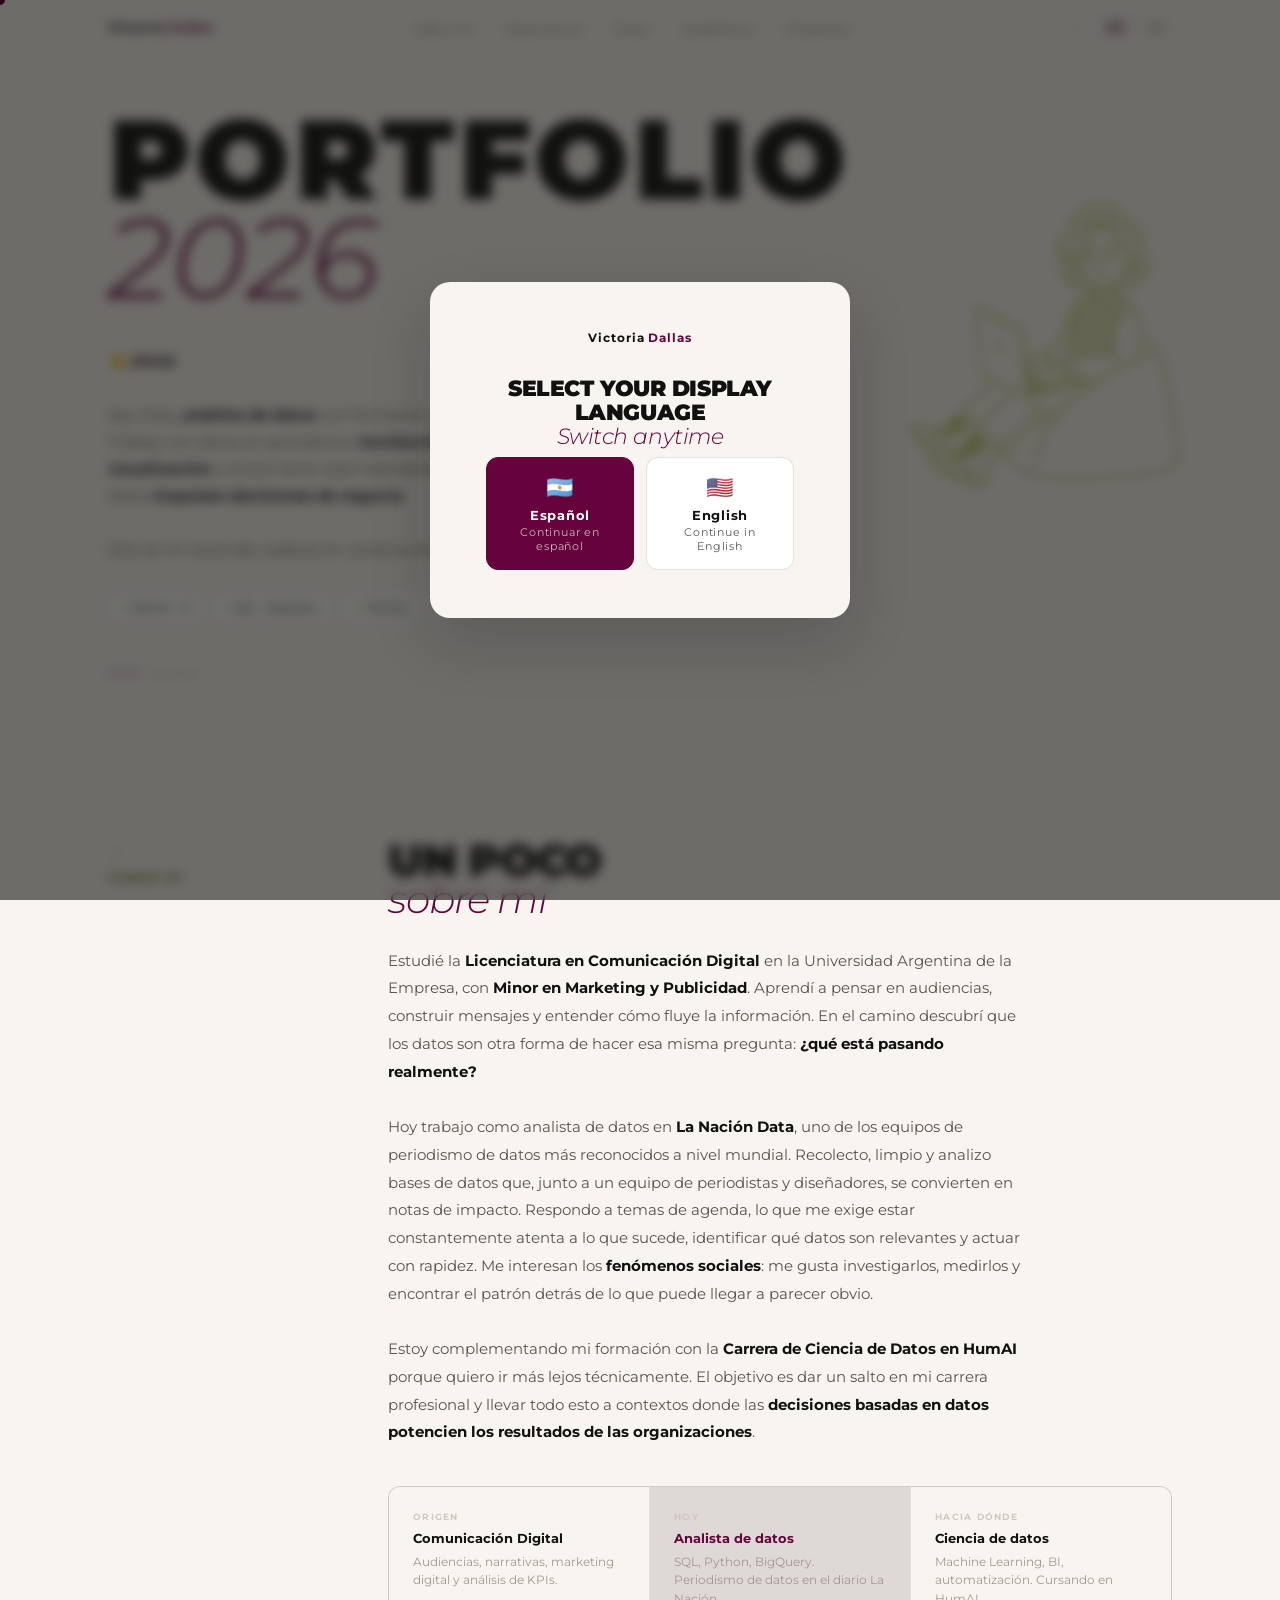
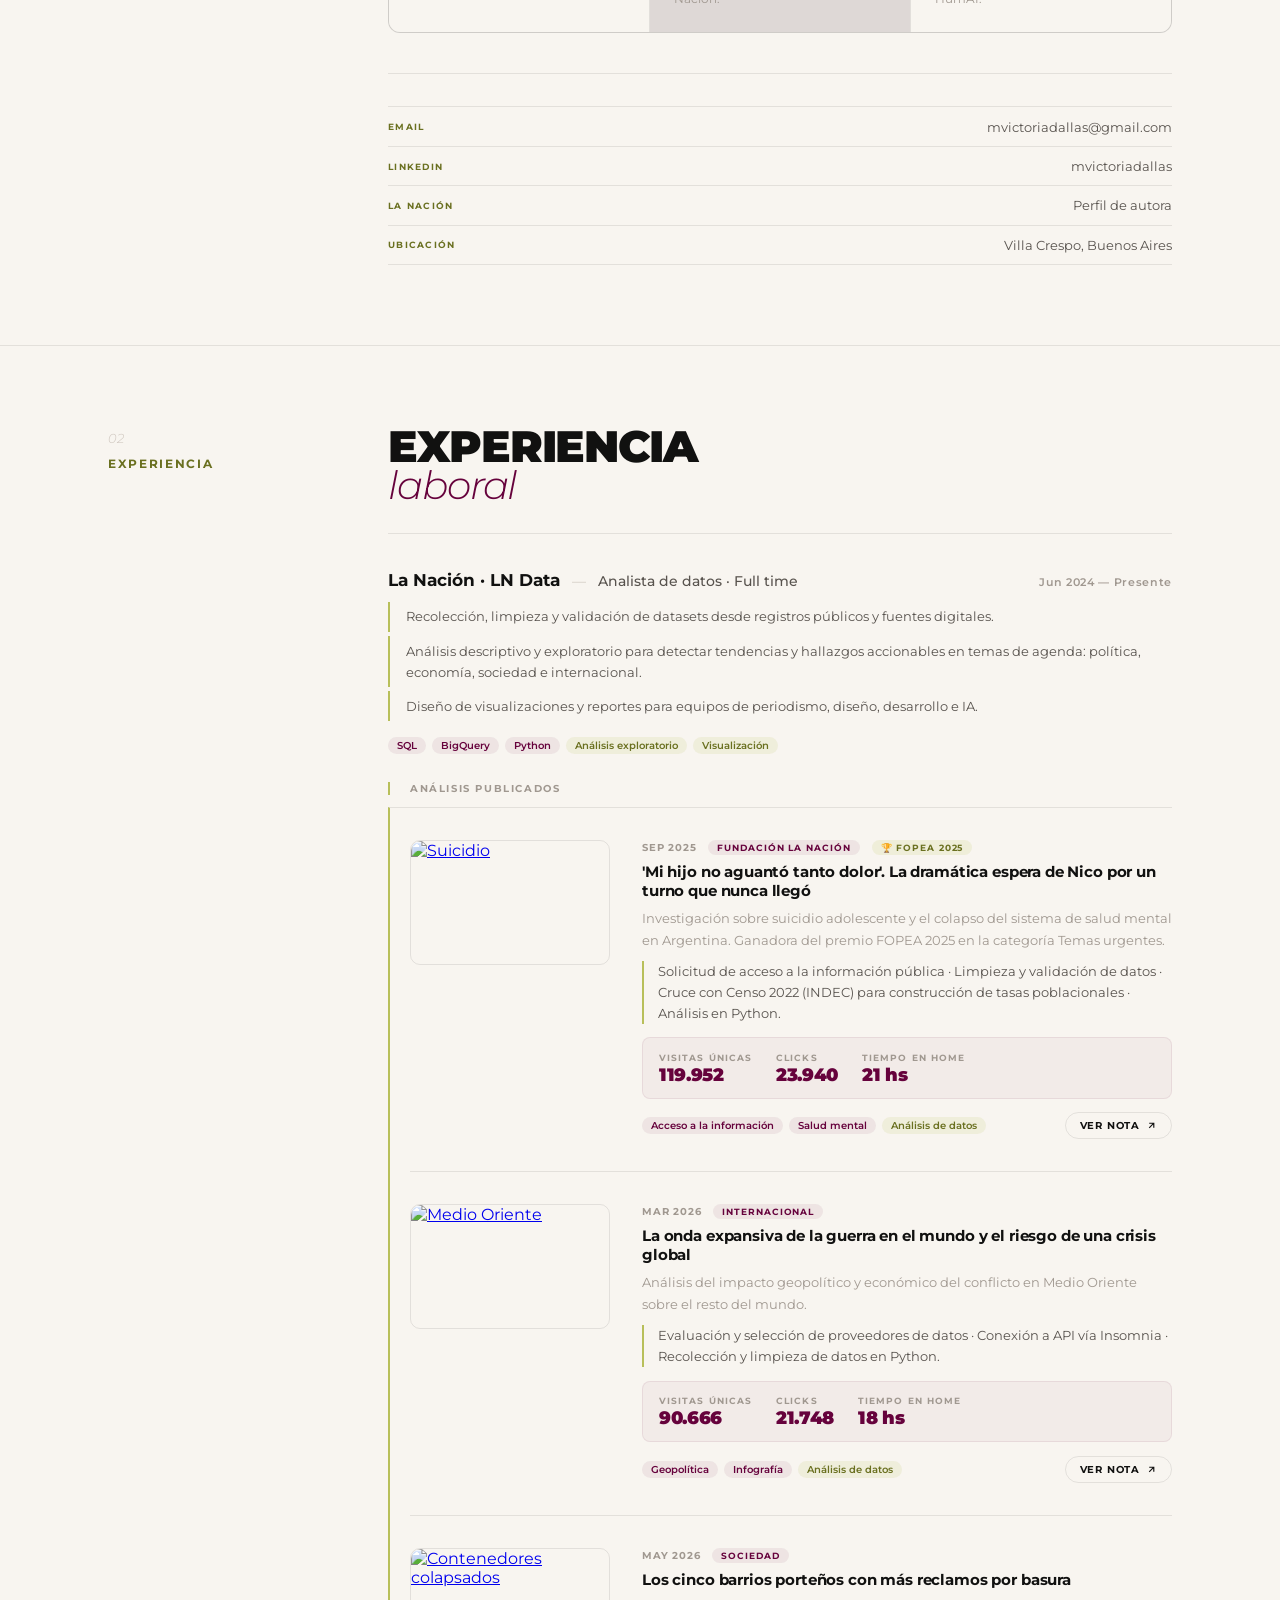
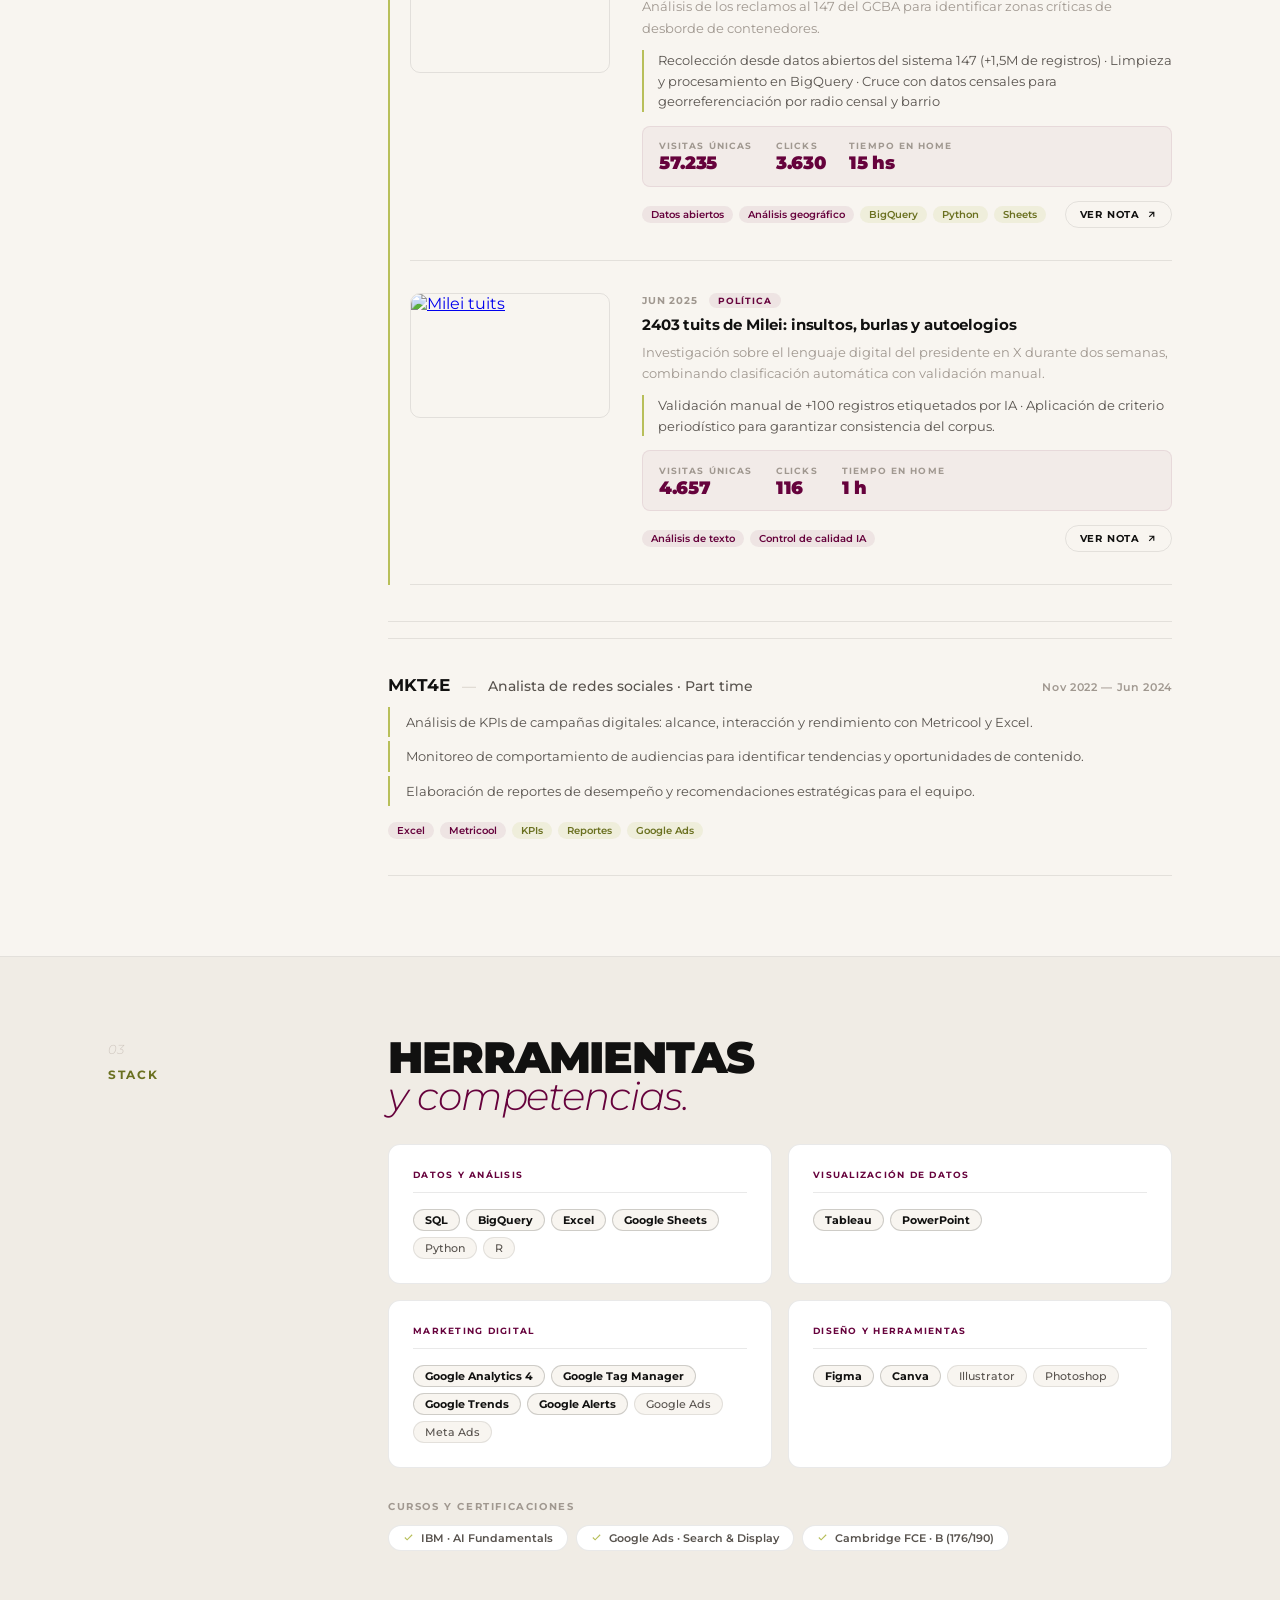
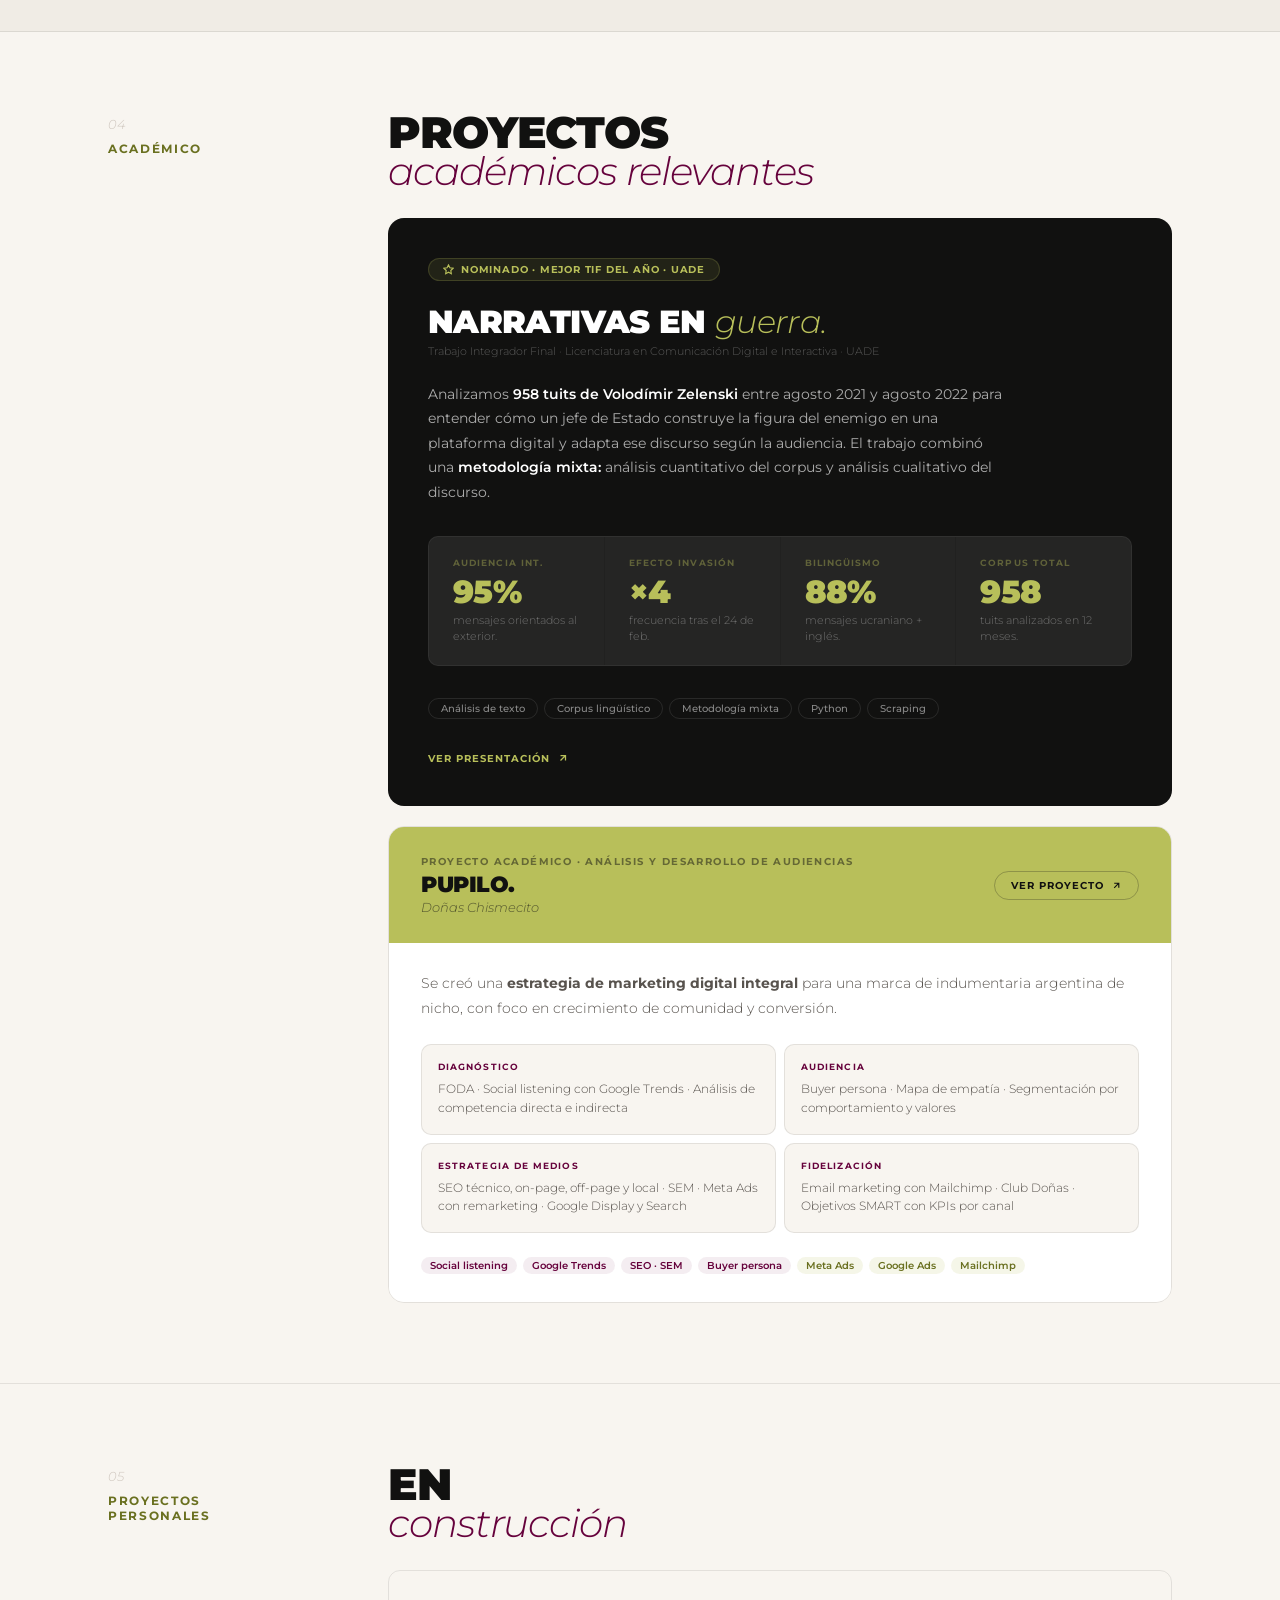
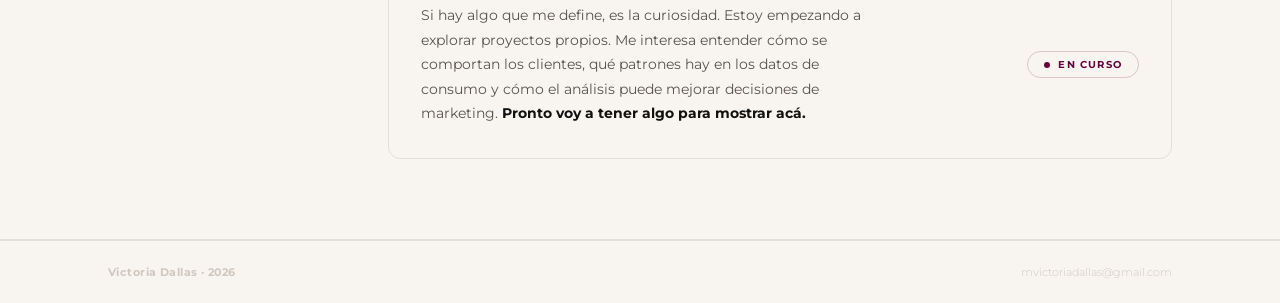
==== commit f9218901: "ENG EXTENDED.html" ====
--- a/index.html
+++ b/index.html
@@ -34,10 +34,142 @@
 .lang-btn.active { color: var(--burdo); background: rgba(102,2,60,0.07); }
 .lang-btn:hover { color: var(--black); }
 .lang-sep { color: var(--xlight); font-size: 11px; }
+
+/* LANGUAGE MODAL */
+.lang-modal-overlay {
+  position: fixed;
+  inset: 0;
+  background: rgba(17,17,16,0.6);
+  backdrop-filter: blur(6px);
+  z-index: 999;
+  display: flex;
+  align-items: center;
+  justify-content: center;
+  opacity: 0;
+  animation: fadeInOverlay .4s ease .1s forwards;
+}
+@keyframes fadeInOverlay {
+  to { opacity: 1; }
+}
+.lang-modal {
+  background: var(--white, #F8F5F0);
+  border-radius: 20px;
+  padding: 3rem 3.5rem;
+  text-align: center;
+  max-width: 420px;
+  width: 90%;
+  box-shadow: 0 24px 60px rgba(17,17,16,0.18);
+  transform: translateY(20px);
+  opacity: 0;
+  animation: slideUpModal .4s ease .2s forwards;
+}
+@keyframes slideUpModal {
+  to { transform: none; opacity: 1; }
+}
+.lang-modal-logo {
+  font-size: 12px;
+  font-weight: 700;
+  letter-spacing: .08em;
+  color: var(--black, #111110);
+  margin-bottom: 2rem;
+  font-family: 'Montserrat', sans-serif;
+}
+.lang-modal-logo span { color: #66023C; }
+.lang-modal-question {
+  font-size: 22px;
+  font-weight: 900;
+  letter-spacing: -.02em;
+  line-height: 1.1;
+  color: var(--black, #111110);
+  margin-bottom: .5rem;
+  font-family: 'Montserrat', sans-serif;
+  text-transform: uppercase;
+}
+.lang-modal-question em {
+  font-style: italic;
+  font-weight: 300;
+  color: #66023C;
+  text-transform: none;
+  display: block;
+}
+.lang-modal-sub {
+  font-size: 12px;
+  font-weight: 400;
+  color: var(--light, #A09890);
+  margin-bottom: 2.5rem;
+  font-family: 'Montserrat', sans-serif;
+}
+.lang-modal-btns {
+  display: grid;
+  grid-template-columns: 1fr 1fr;
+  gap: 12px;
+}
+.lang-modal-btn {
+  padding: 1rem 1.5rem;
+  border-radius: 12px;
+  border: 1.5px solid rgba(17,17,16,0.12);
+  background: white;
+  font-family: 'Montserrat', sans-serif;
+  font-size: 13px;
+  font-weight: 700;
+  letter-spacing: .06em;
+  color: var(--black, #111110);
+  cursor: none;
+  transition: border-color .2s, background .2s, transform .15s;
+}
+.lang-modal-btn:hover {
+  border-color: #66023C;
+  background: rgba(102,2,60,0.04);
+  transform: translateY(-1px);
+}
+.lang-modal-btn.primary {
+  background: #66023C;
+  border-color: #66023C;
+  color: white;
+}
+.lang-modal-btn.primary:hover {
+  background: #7D1A50;
+  border-color: #7D1A50;
+}
+.lang-modal-flag {
+  display: block;
+  font-size: 22px;
+  margin-bottom: .4rem;
+}
+.lang-modal-btn-label {
+  display: block;
+  font-size: 11px;
+  font-weight: 400;
+  opacity: .7;
+  margin-top: 2px;
+}
 </style>
 </head>
 <body>
 <div class="cursor" id="cursor"></div>
+
+<!-- LANGUAGE MODAL -->
+<div class="lang-modal-overlay" id="lang-modal-overlay">
+  <div class="lang-modal">
+    <p class="lang-modal-logo">Victoria <span>Dallas</span></p>
+    <h2 class="lang-modal-question">
+      Select your display language
+      <em>Switch anytime</em>
+    </h2>
+    <div class="lang-modal-btns">
+      <button class="lang-modal-btn primary" onclick="chooseLang('es')">
+        <span class="lang-modal-flag">🇦🇷</span>
+        Español
+        <span class="lang-modal-btn-label">Continuar en español</span>
+      </button>
+      <button class="lang-modal-btn" onclick="chooseLang('en')">
+        <span class="lang-modal-flag">🇺🇸</span>
+        English
+        <span class="lang-modal-btn-label">Continue in English</span>
+      </button>
+    </div>
+  </div>
+</div>
 
 <!-- NAV -->
 <nav>
@@ -650,7 +782,6 @@
     document.querySelectorAll('[data-es][data-en]').forEach(el => {
       const val = el.getAttribute('data-' + lang);
       if (!val) return;
-      // Si tiene HTML interno (strong, em, etc.)
       if (val.includes('<')) {
         el.innerHTML = val;
       } else {
@@ -658,11 +789,28 @@
       }
     });
 
-    // Título del tab
     document.title = lang === 'es'
       ? 'Victoria Dallas — Analista de datos'
       : 'Victoria Dallas — Data Analyst';
   }
+
+  function chooseLang(lang) {
+    const overlay = document.getElementById('lang-modal-overlay');
+    overlay.style.transition = 'opacity .3s ease';
+    overlay.style.opacity = '0';
+    setTimeout(() => overlay.remove(), 300);
+    localStorage.setItem('vd-lang', lang);
+    setLang(lang);
+  }
+
+  // Mostrar modal solo si no eligió antes
+  window.addEventListener('DOMContentLoaded', () => {
+    const saved = localStorage.getItem('vd-lang');
+    if (saved) {
+      document.getElementById('lang-modal-overlay').remove();
+      setLang(saved);
+    }
+  });
 </script>
 </body>
 </html>
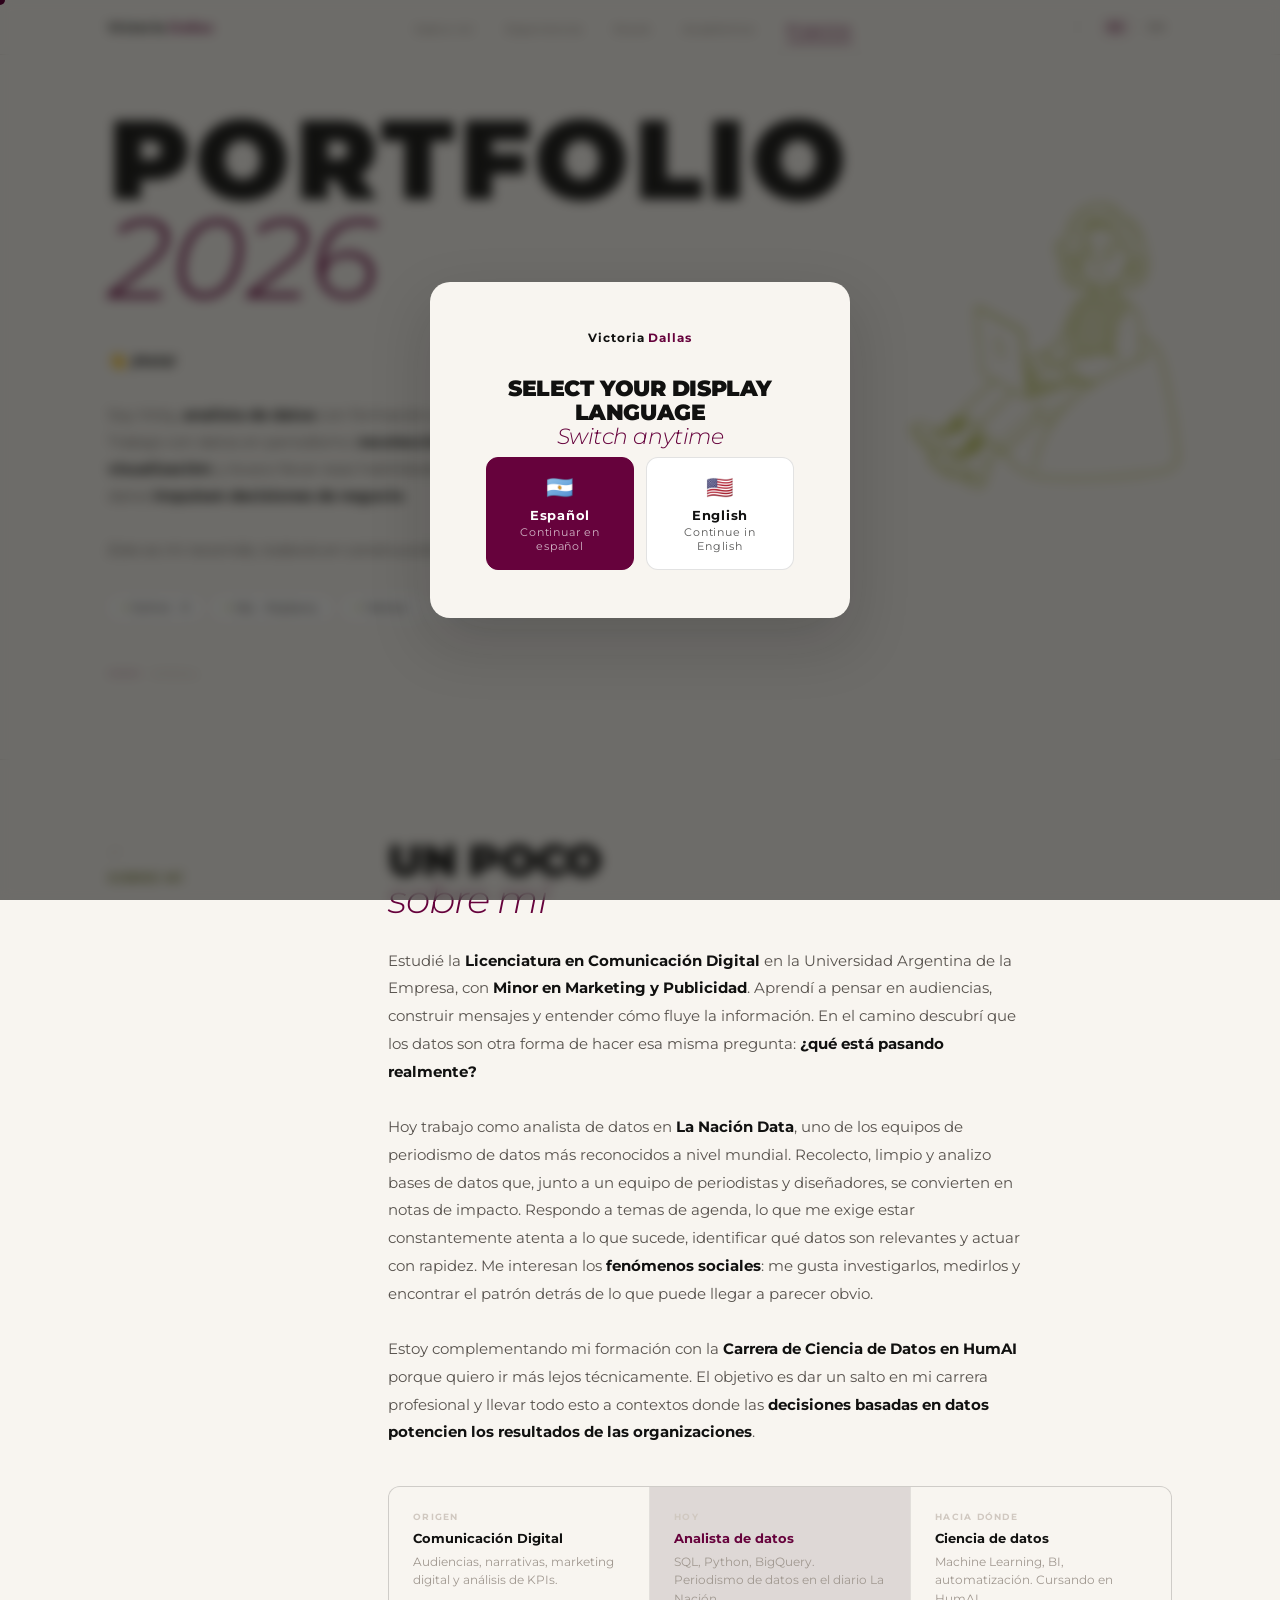
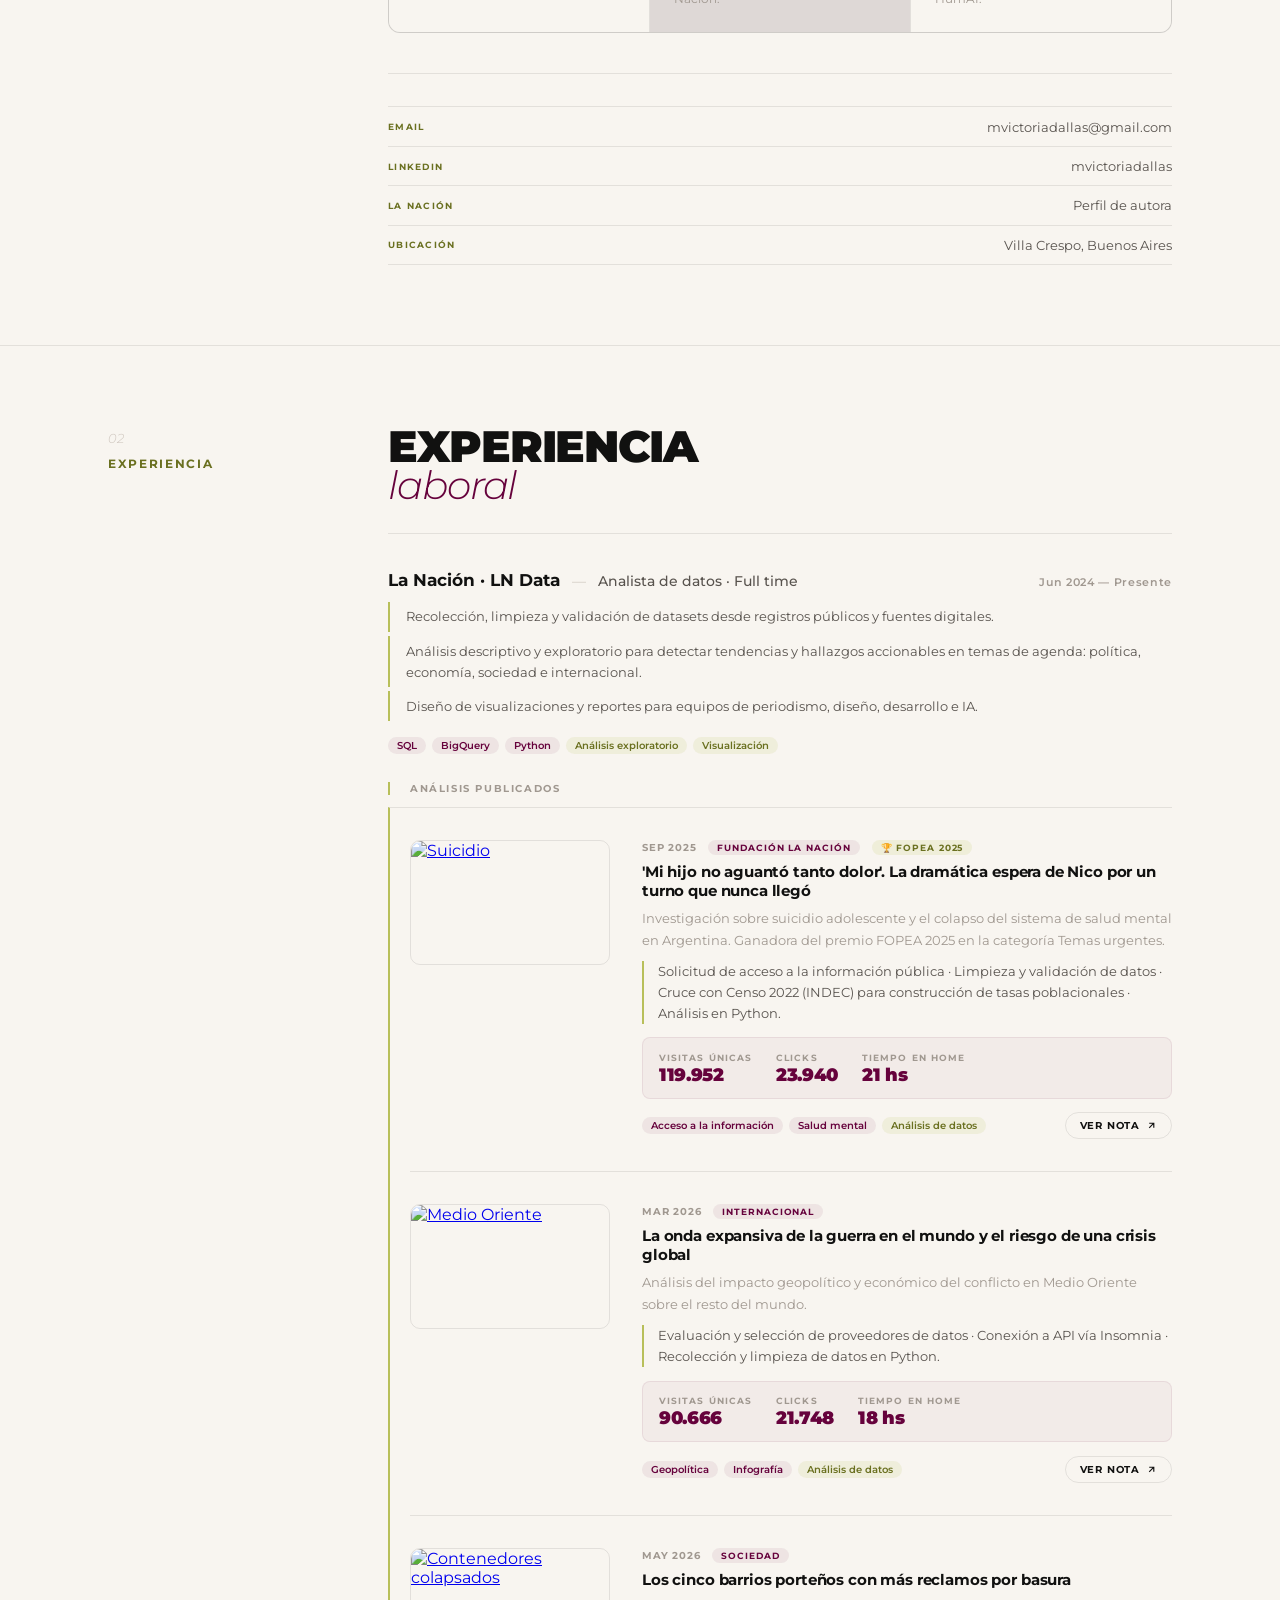
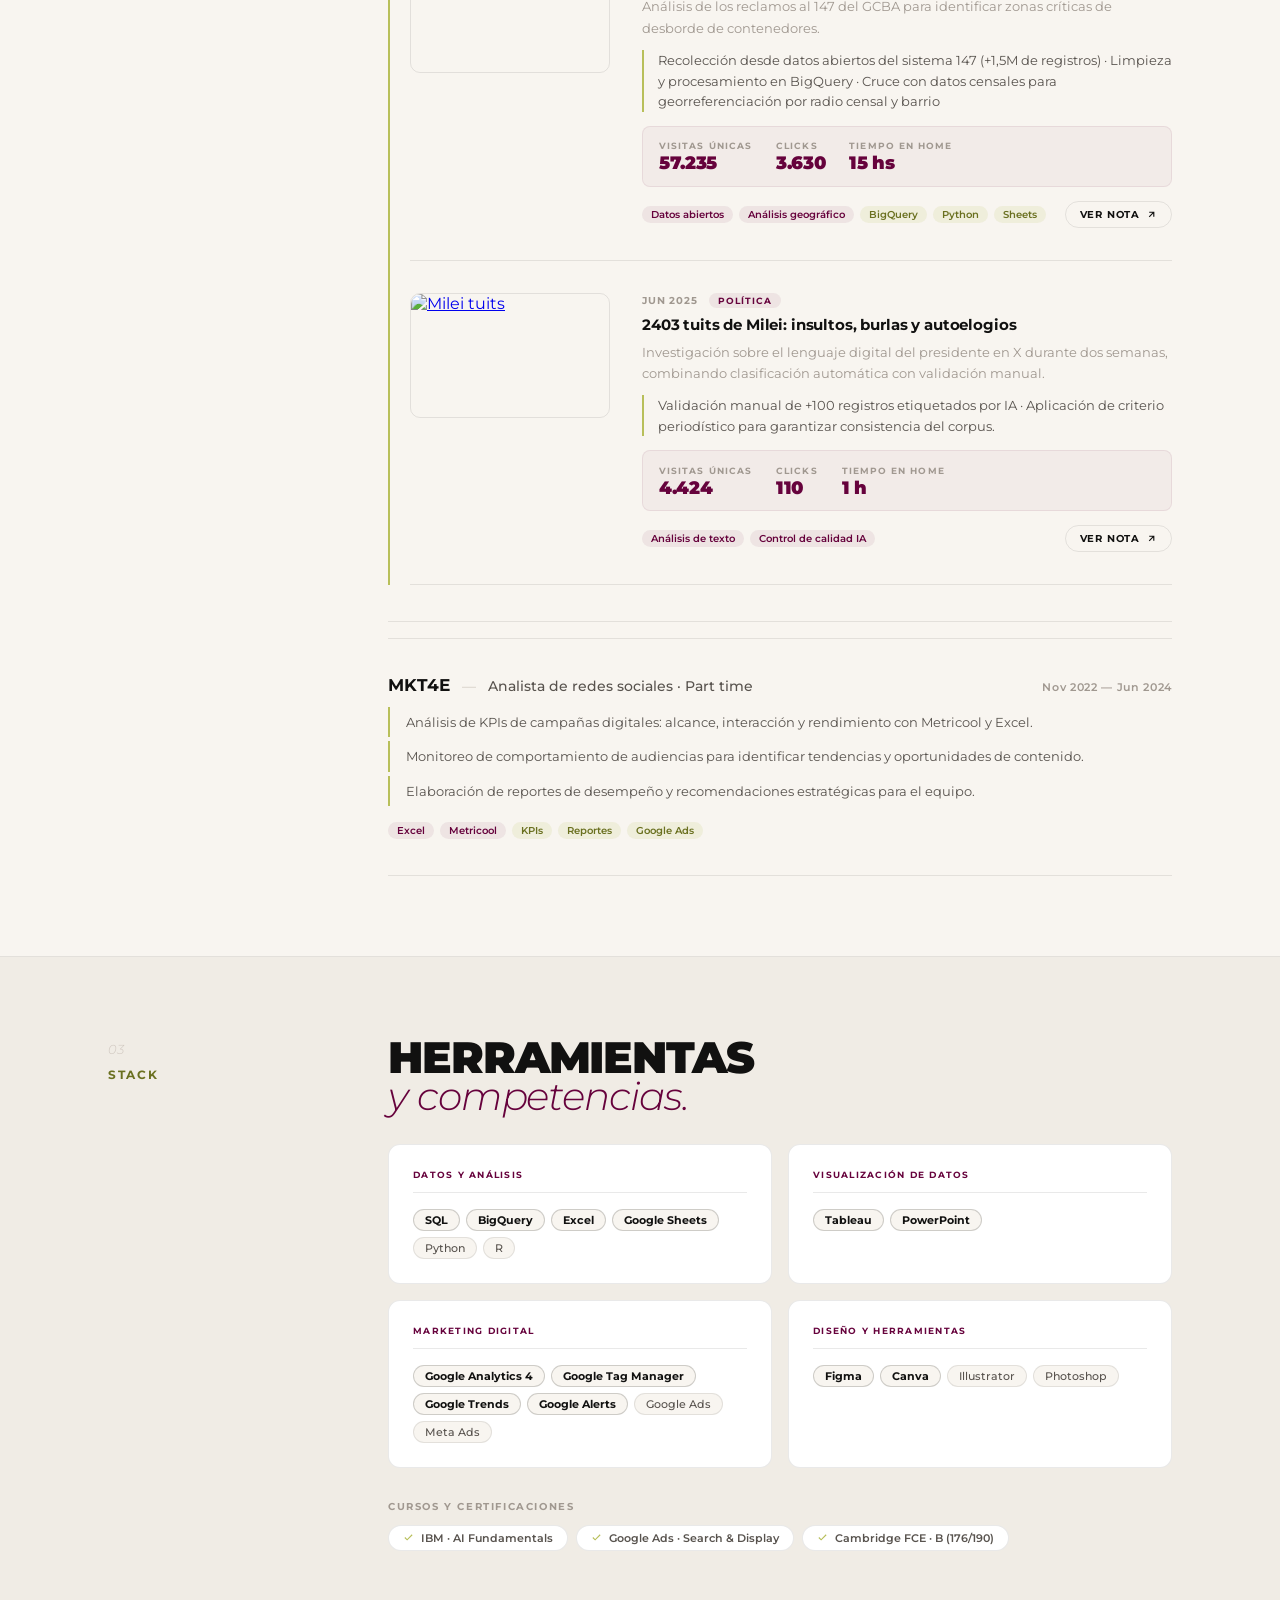
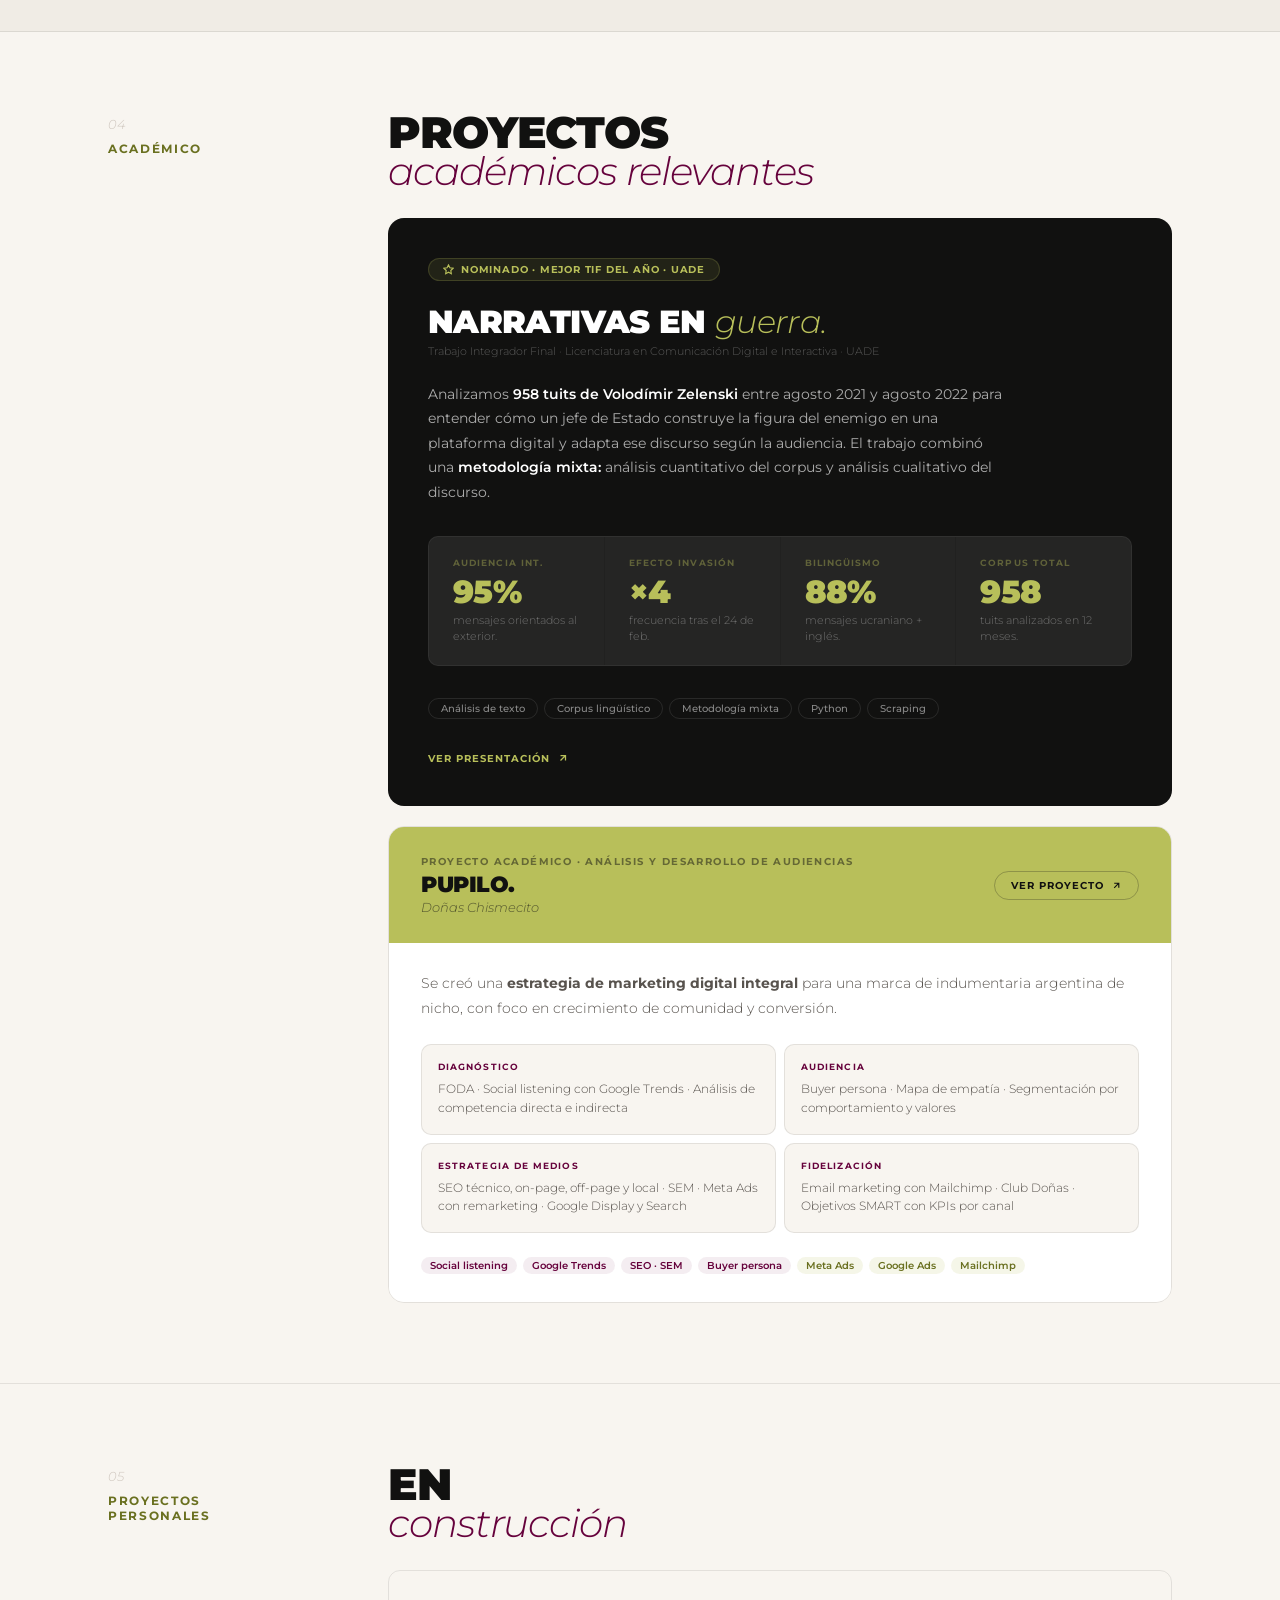
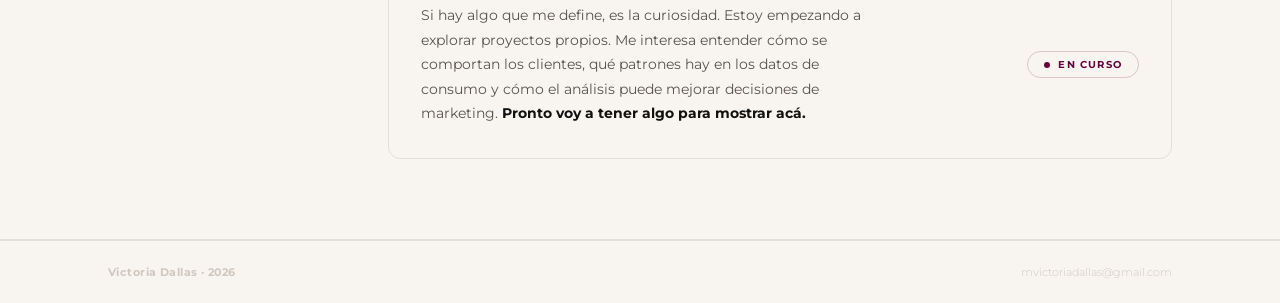
==== commit 777eb5fb: "ENGEXTENDED2 index.html" ====
--- a/index.html
+++ b/index.html
@@ -803,11 +803,10 @@
     setLang(lang);
   }
 
-  // Mostrar modal solo si no eligió antes
+// Mostrar modal siempre al cargar
   window.addEventListener('DOMContentLoaded', () => {
     const saved = localStorage.getItem('vd-lang');
     if (saved) {
-      document.getElementById('lang-modal-overlay').remove();
       setLang(saved);
     }
   });
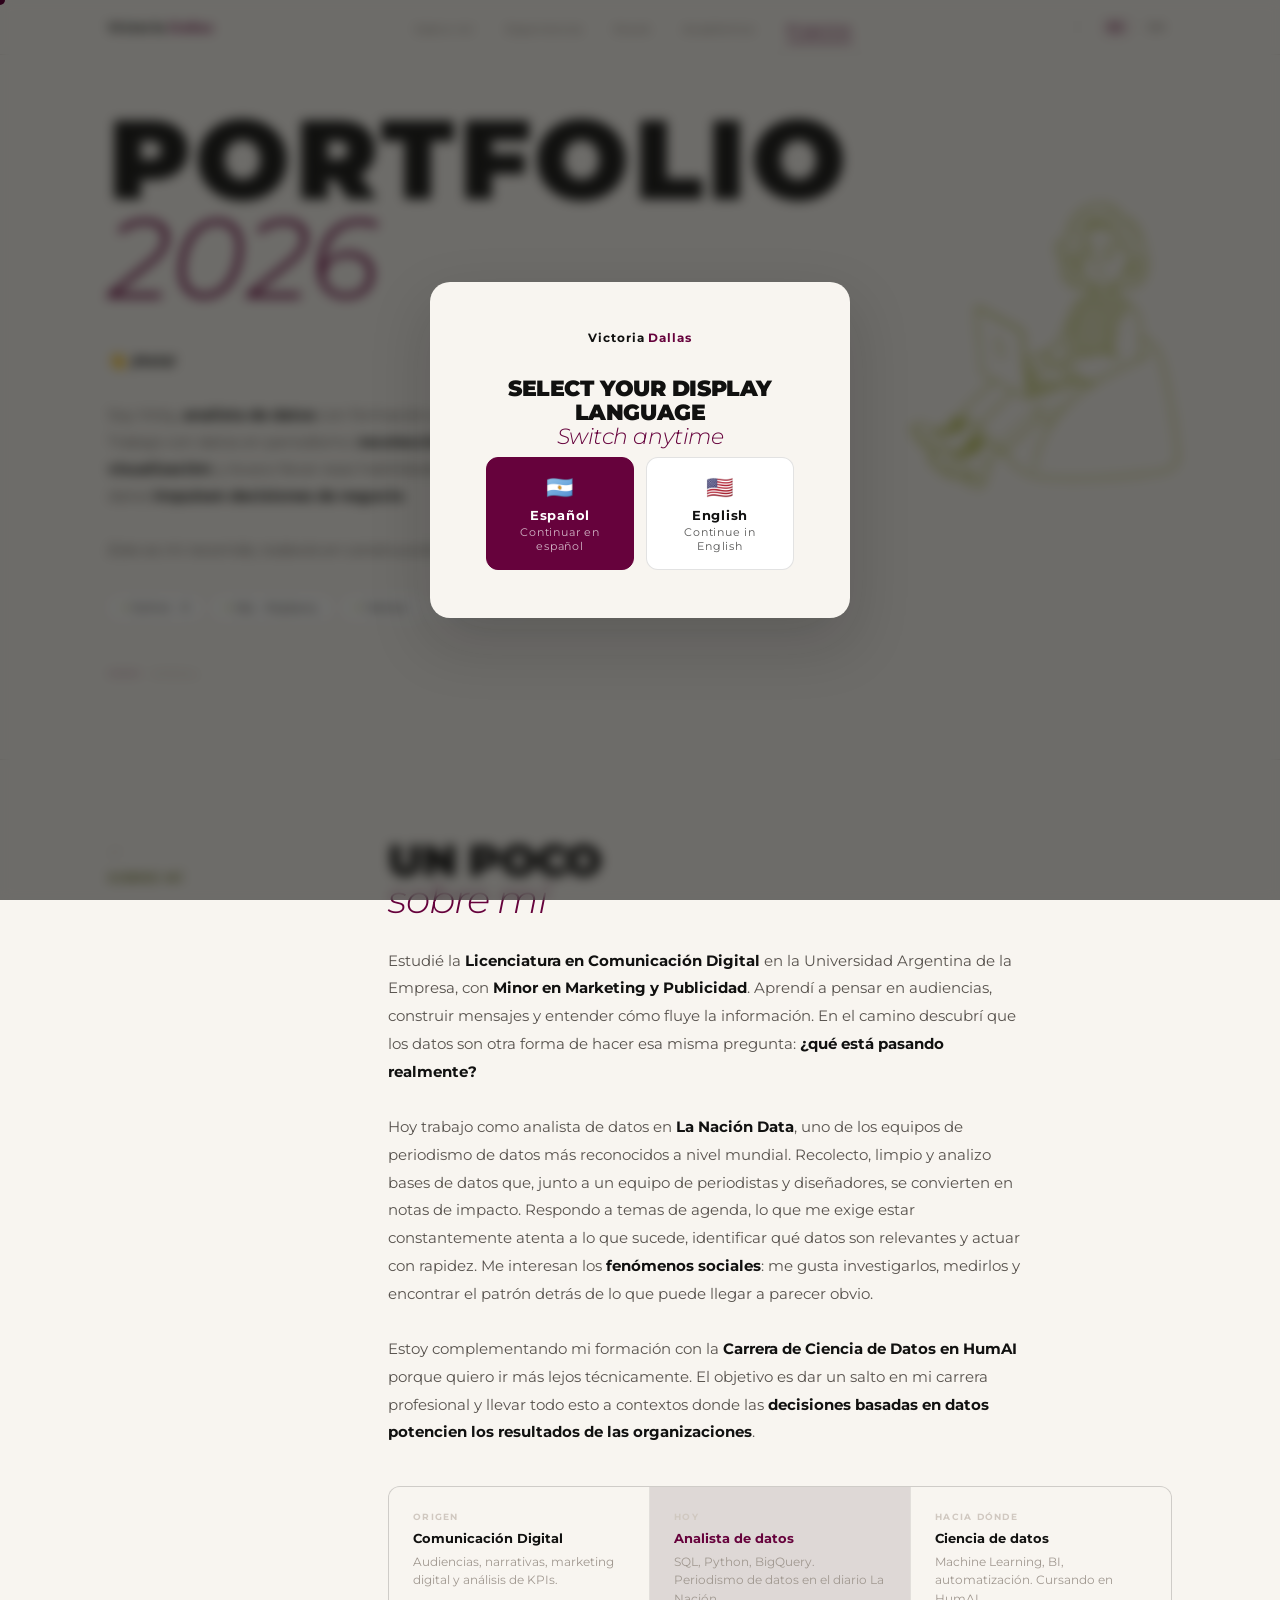
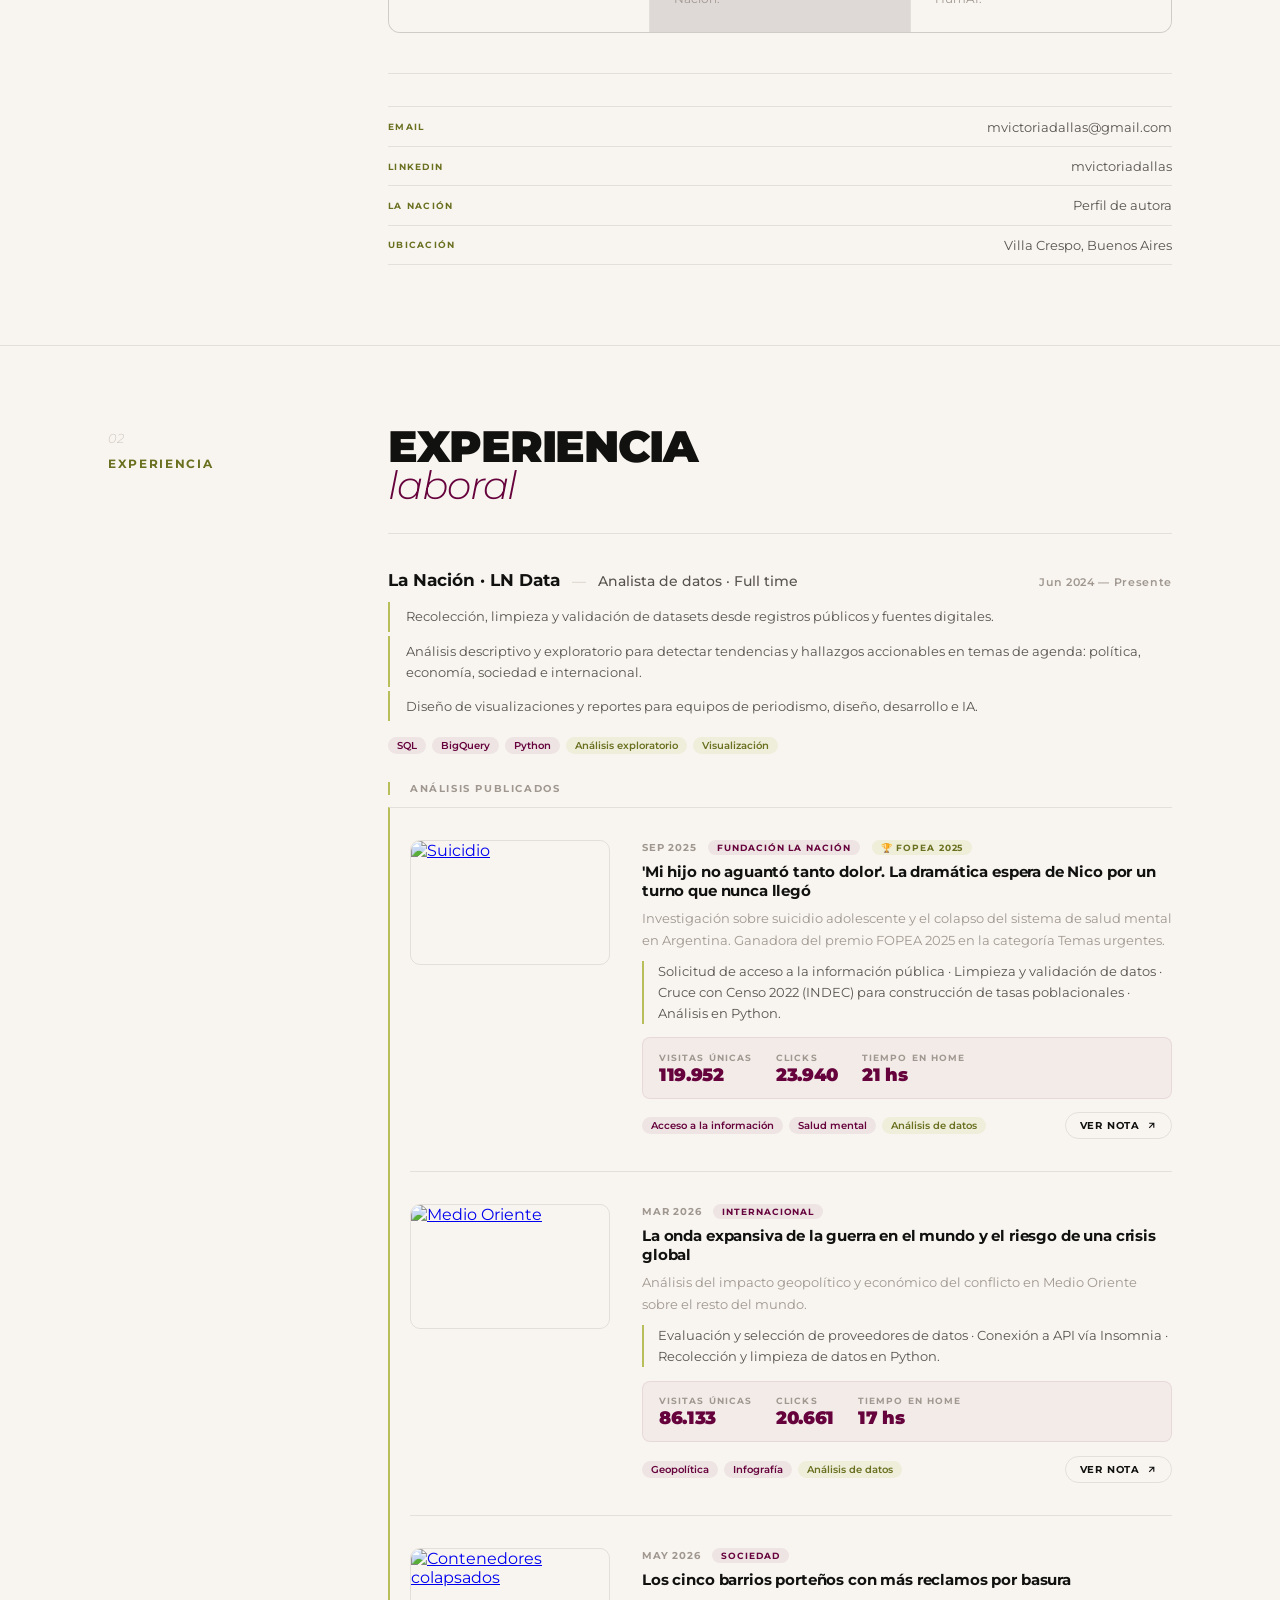
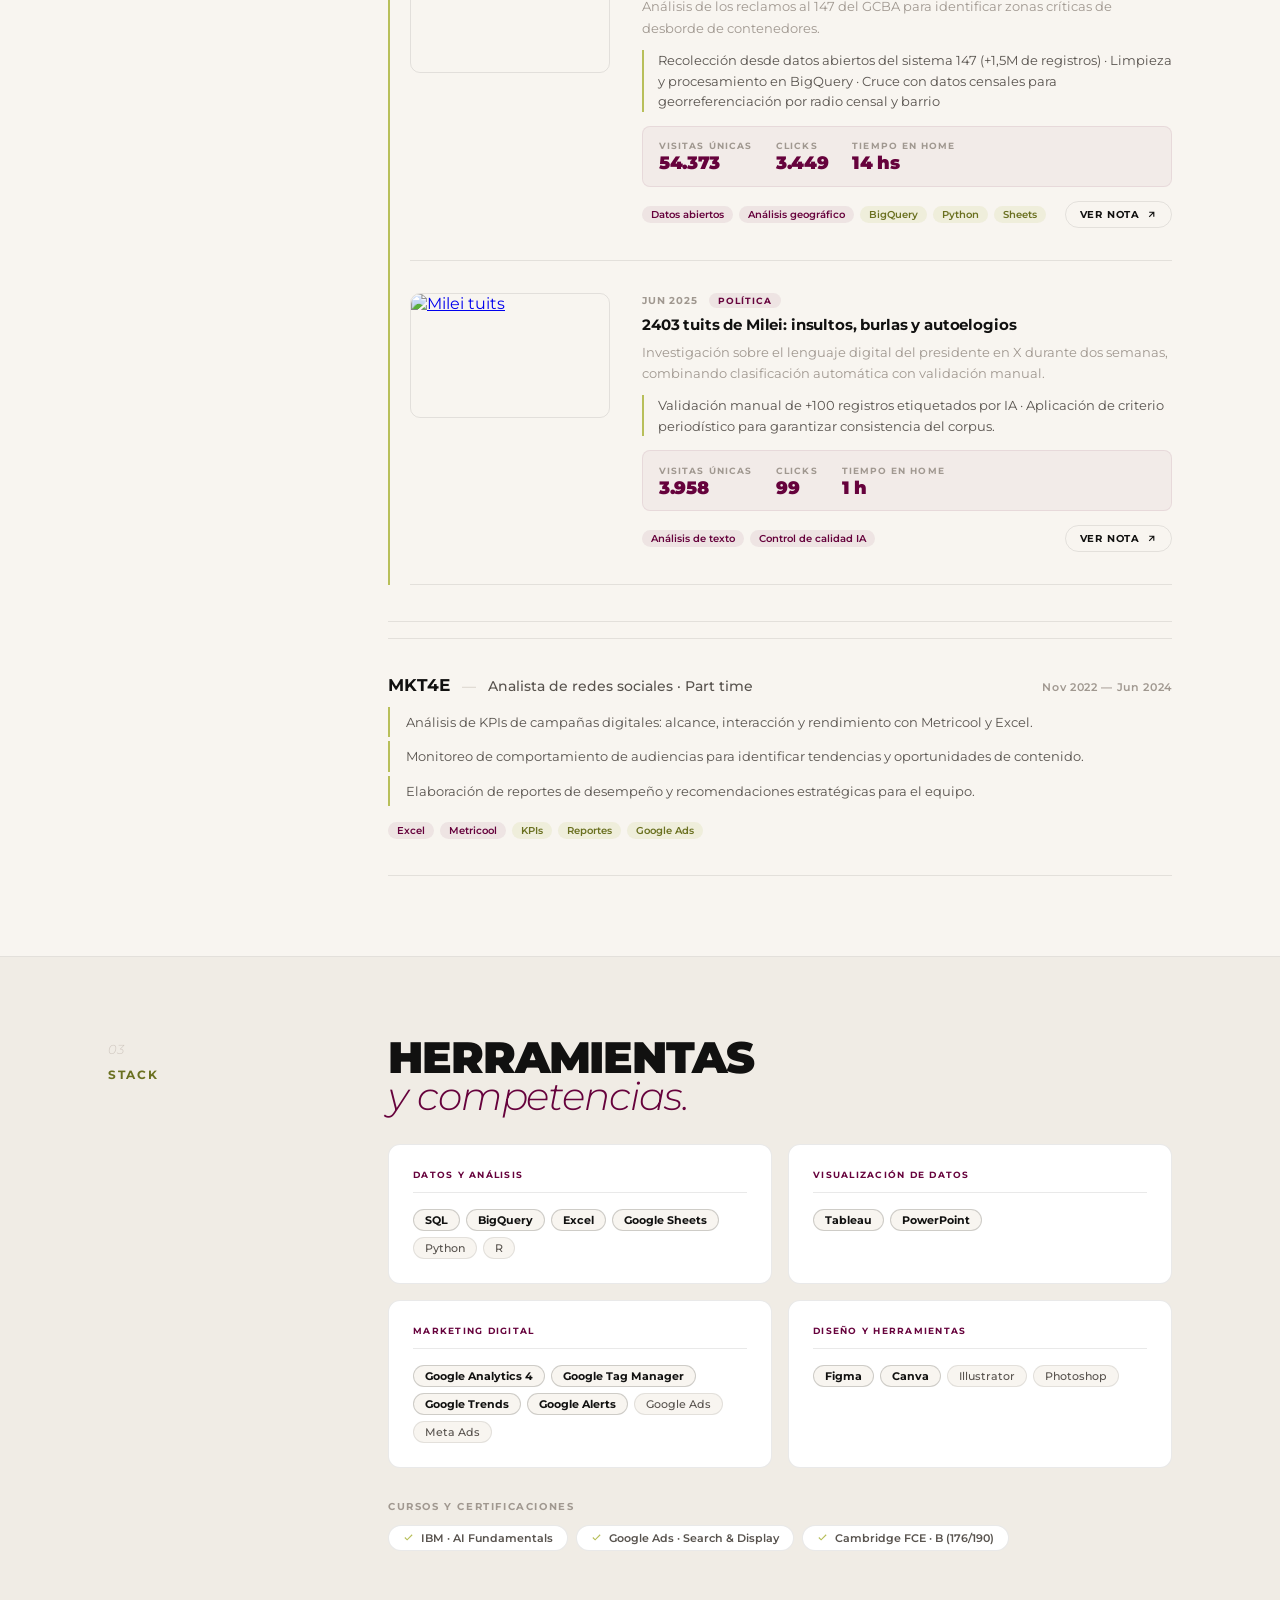
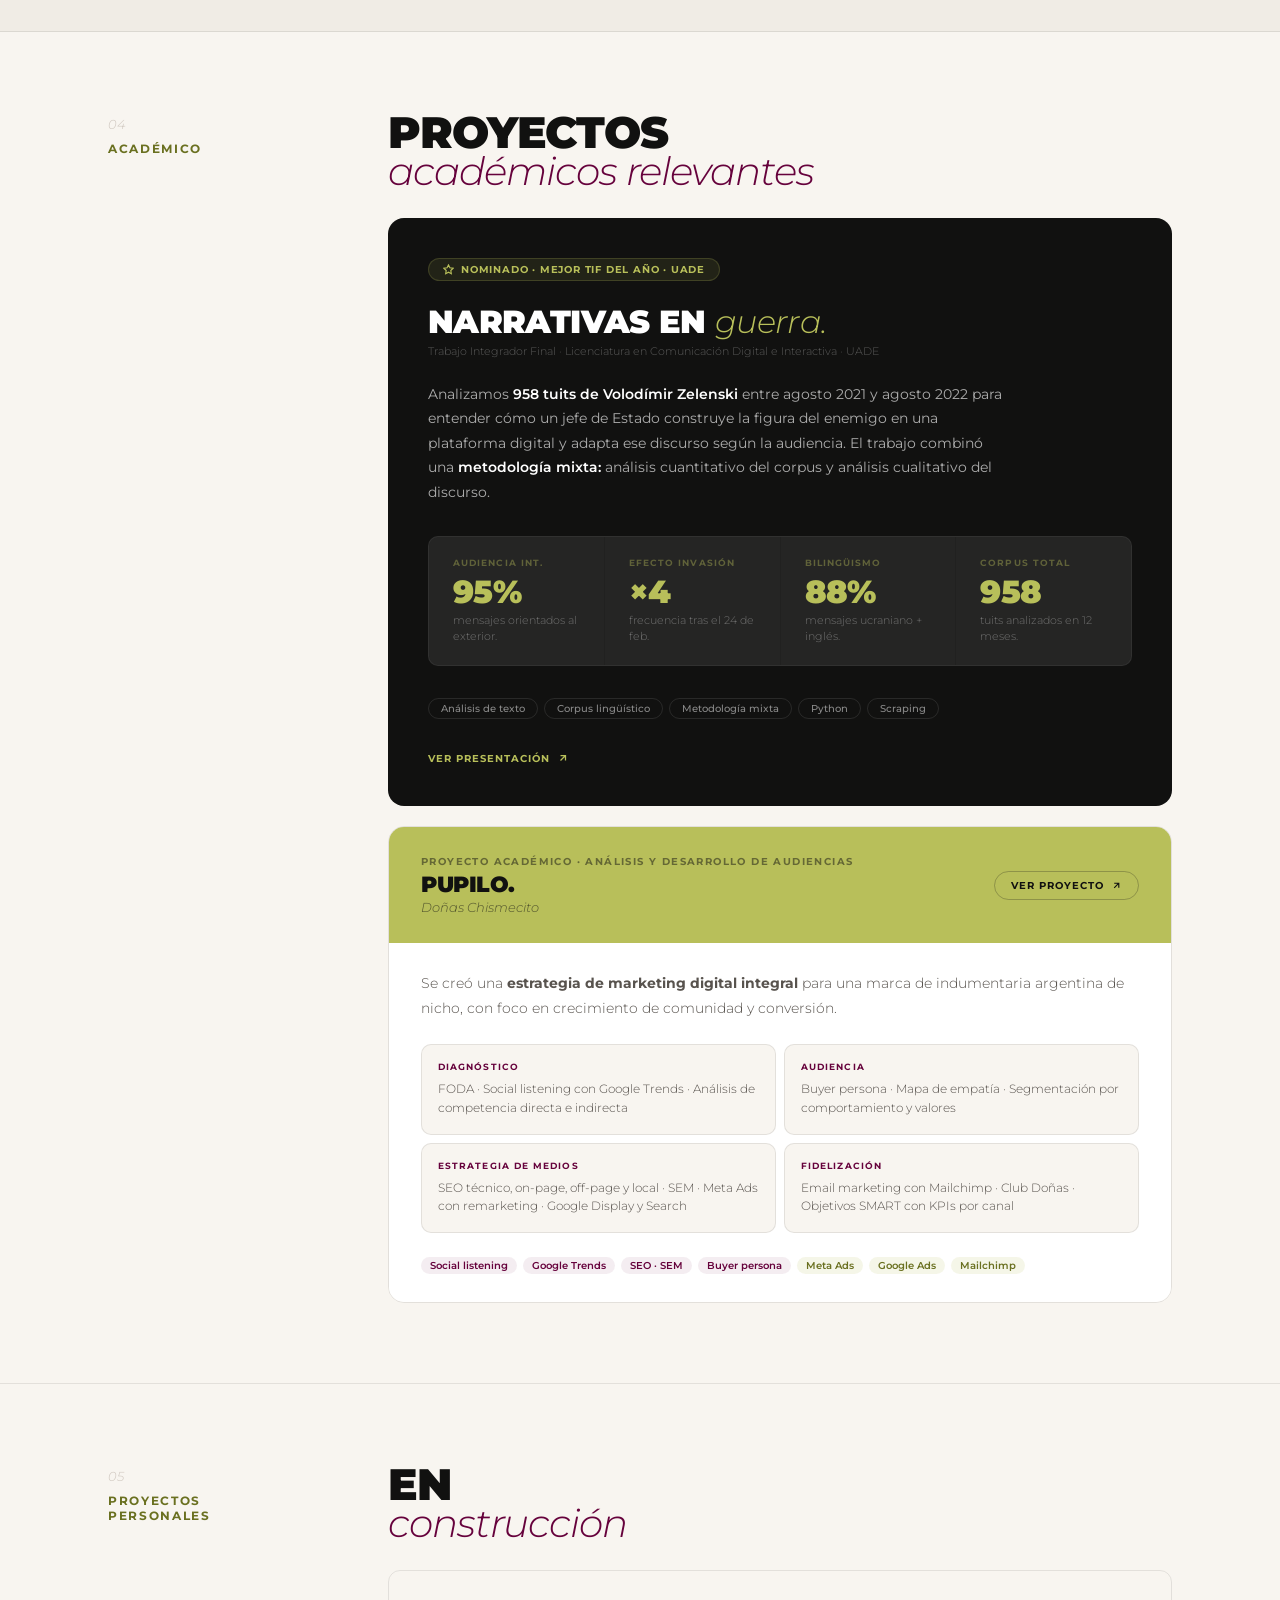
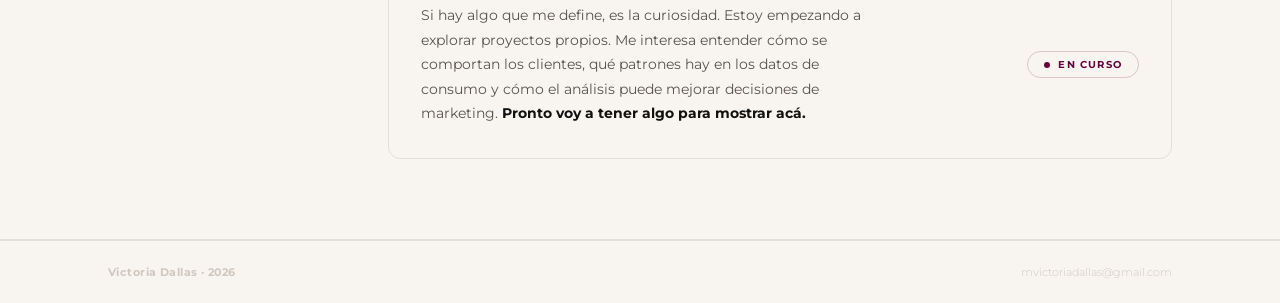
==== commit c8997455: "Update index.html" ====
--- a/index.html
+++ b/index.html
@@ -153,7 +153,7 @@
   <div class="lang-modal">
     <p class="lang-modal-logo">Victoria <span>Dallas</span></p>
     <h2 class="lang-modal-question">
-      Select your display language
+      Select your display language <BR>
       <em>Switch anytime</em>
     </h2>
     <div class="lang-modal-btns">
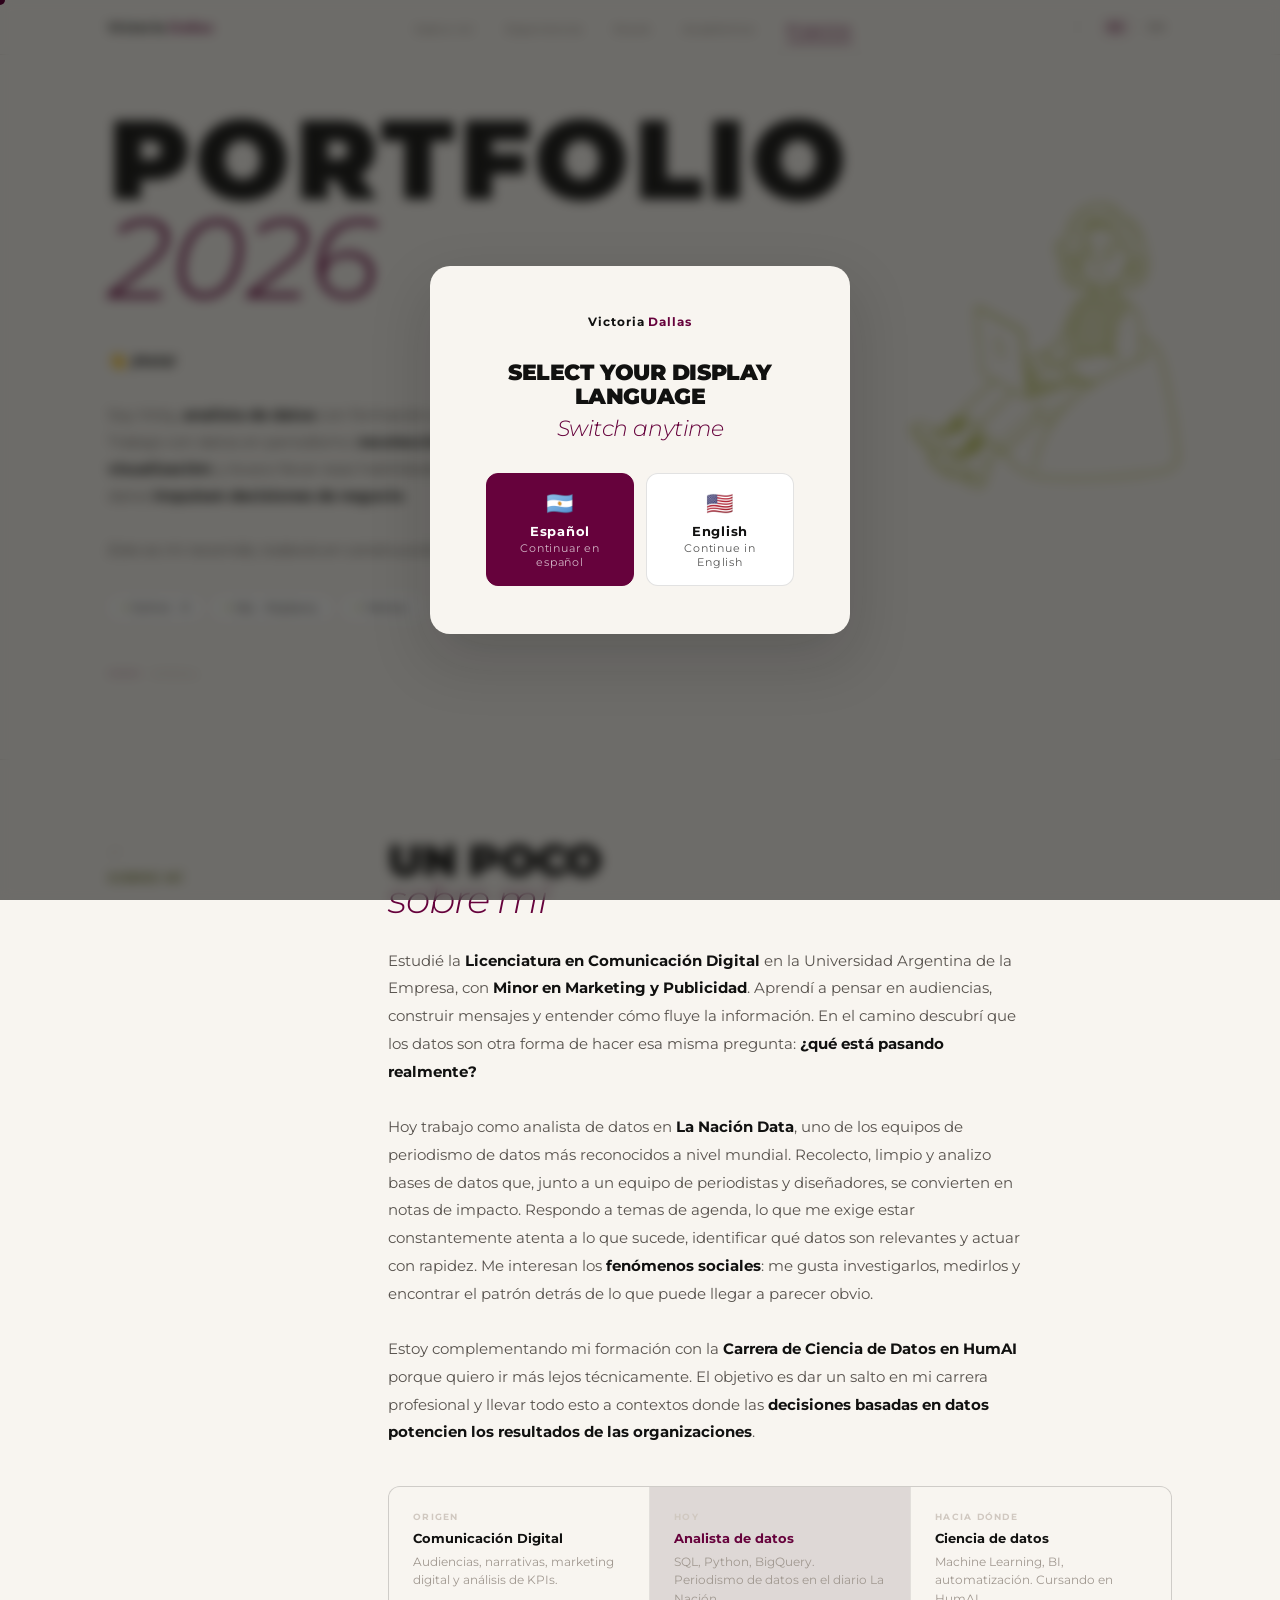
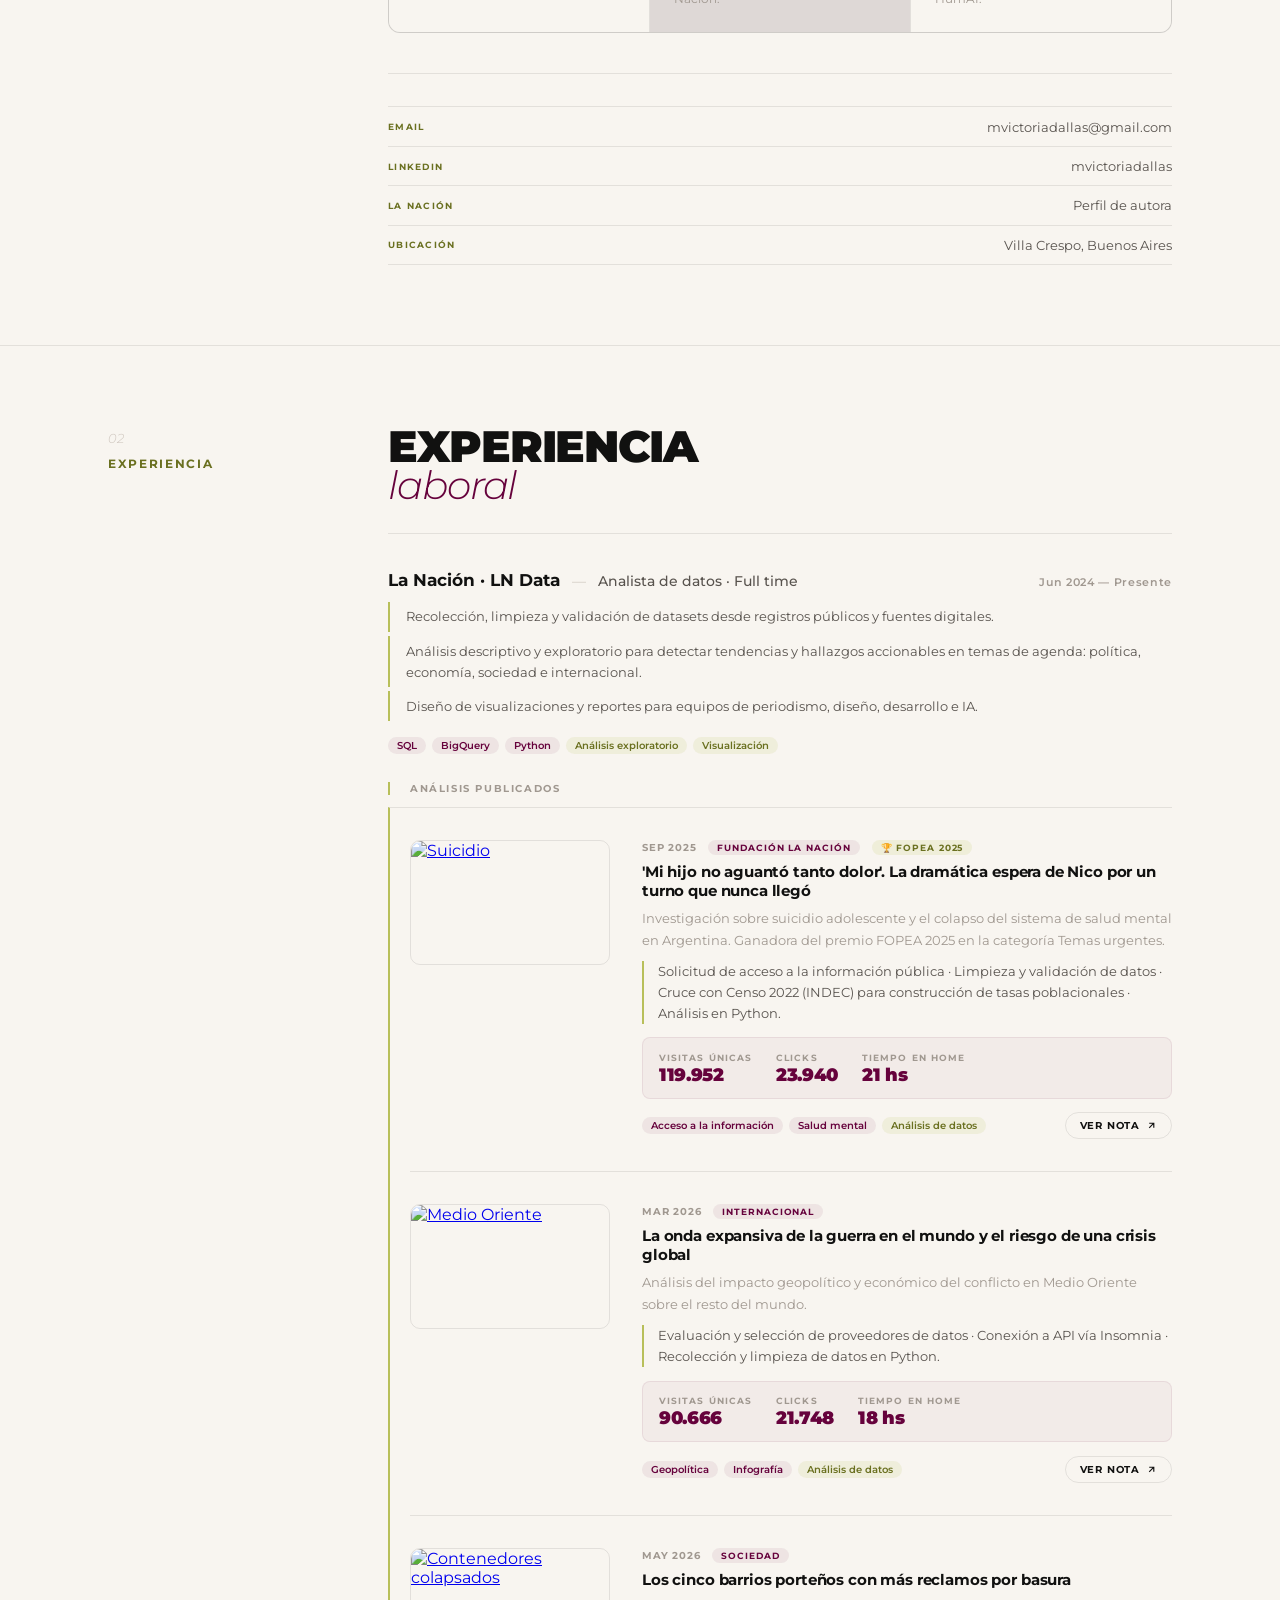
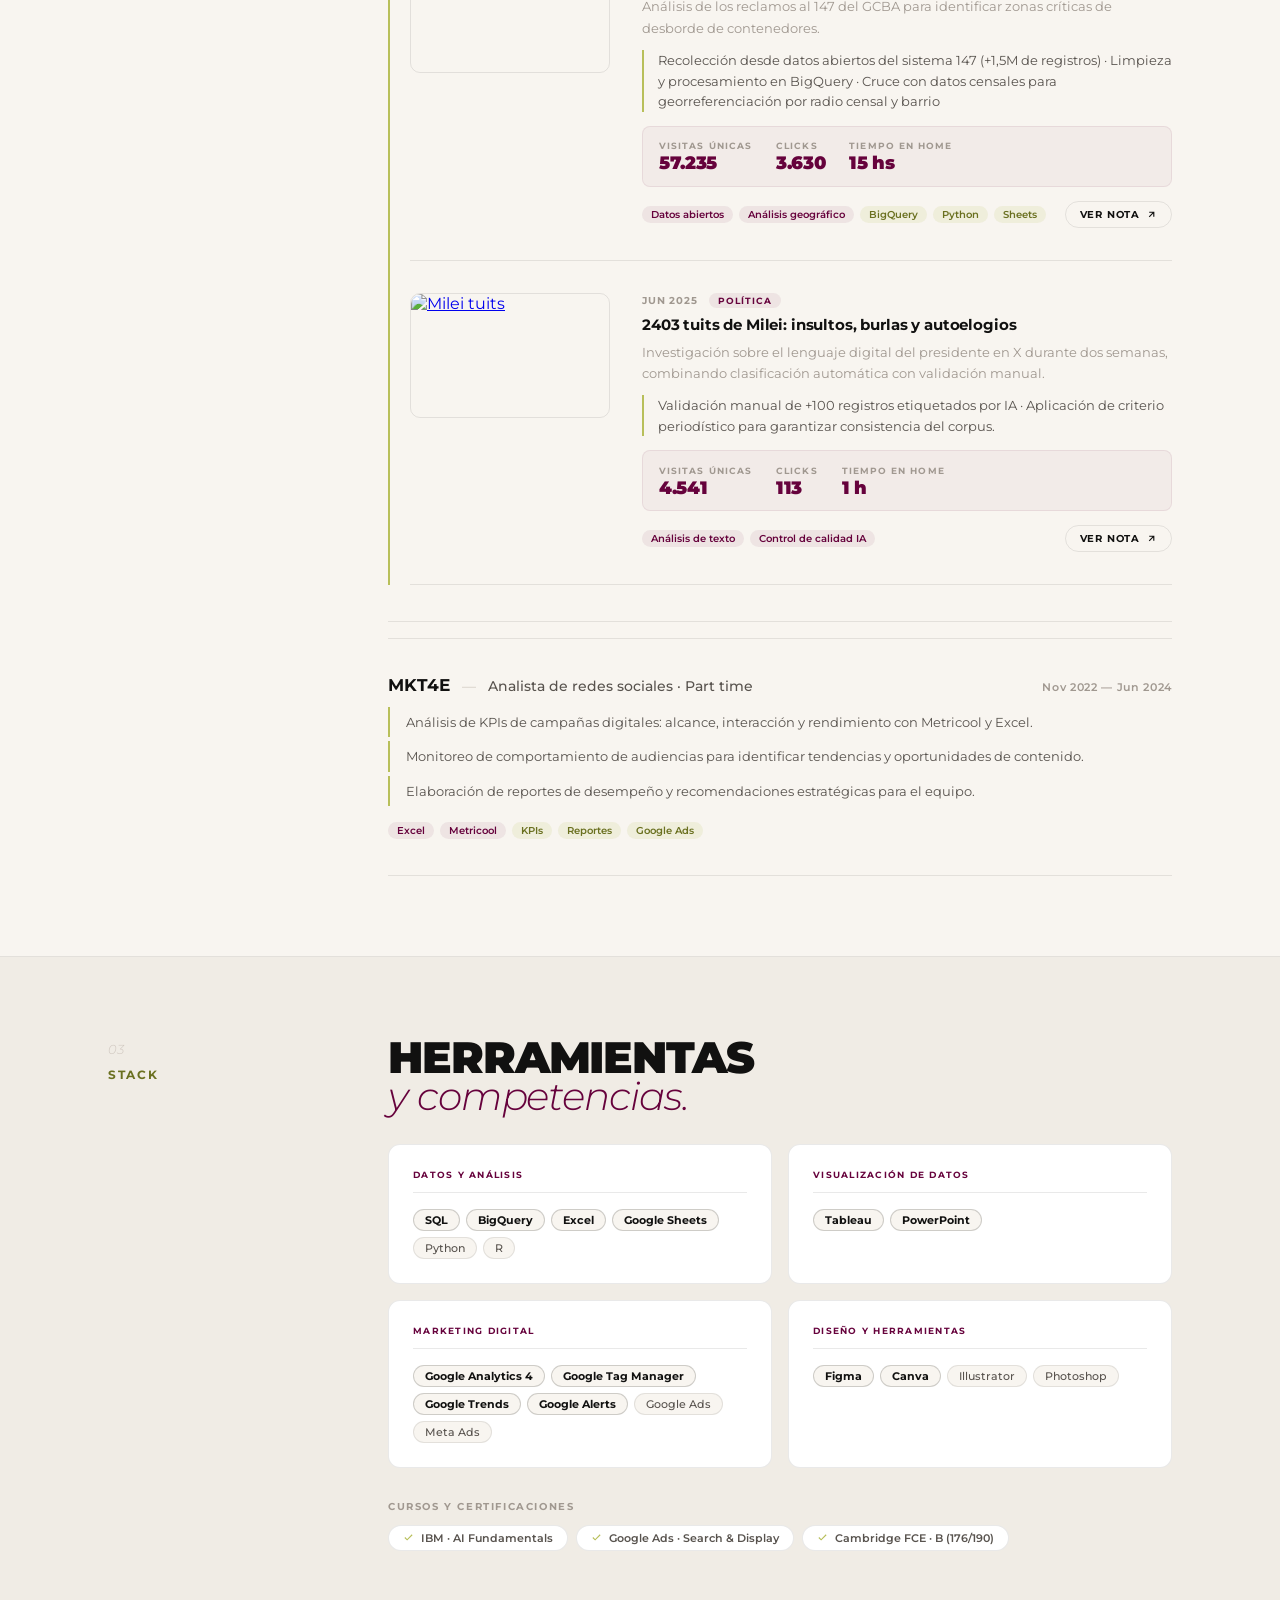
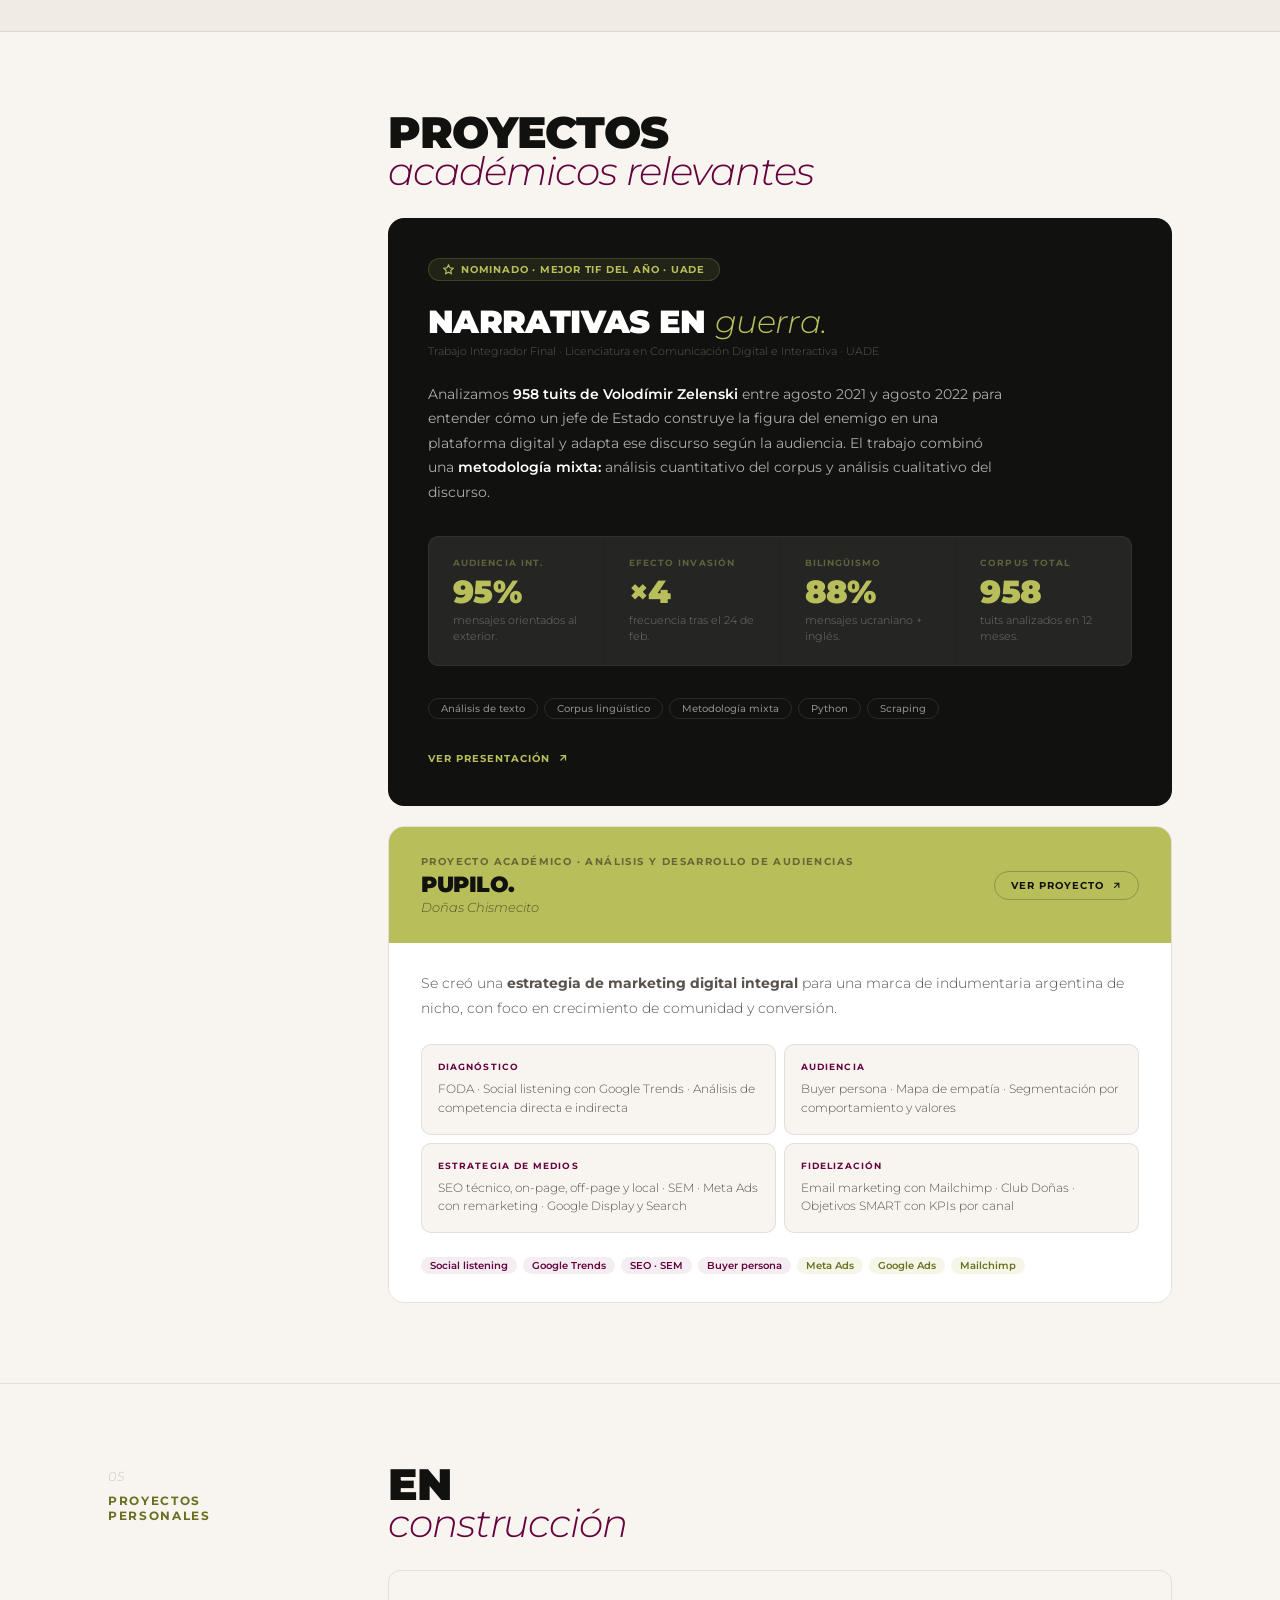
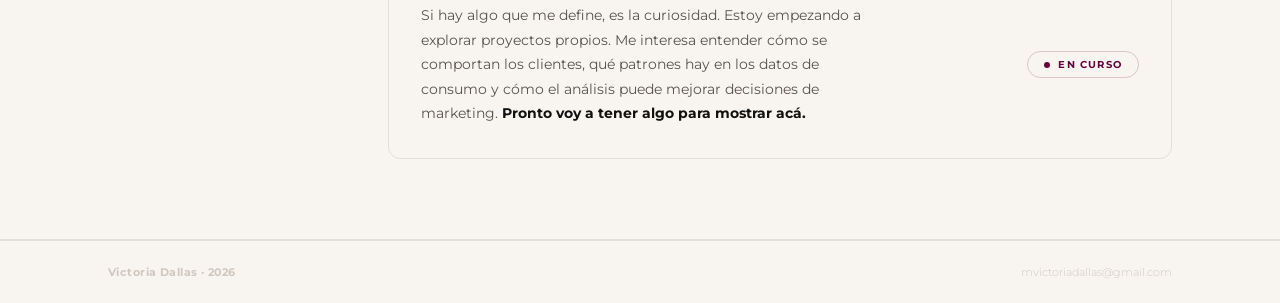
==== commit 3892e8e2: "Update index.html" ====
--- a/index.html
+++ b/index.html
@@ -152,16 +152,19 @@
 <div class="lang-modal-overlay" id="lang-modal-overlay">
   <div class="lang-modal">
     <p class="lang-modal-logo">Victoria <span>Dallas</span></p>
+
     <h2 class="lang-modal-question">
-      Select your display language <BR>
+      Select your display language <br>
       <em>Switch anytime</em>
     </h2>
+
     <div class="lang-modal-btns">
       <button class="lang-modal-btn primary" onclick="chooseLang('es')">
         <span class="lang-modal-flag">🇦🇷</span>
         Español
         <span class="lang-modal-btn-label">Continuar en español</span>
       </button>
+
       <button class="lang-modal-btn" onclick="chooseLang('en')">
         <span class="lang-modal-flag">🇺🇸</span>
         English
@@ -170,6 +173,17 @@
     </div>
   </div>
 </div>
+
+<style>
+.lang-modal-question {
+  margin-bottom: 32px;
+}
+
+.lang-modal-question em {
+  display: block;
+  margin-top: 8px;
+}
+</style>
 
 <!-- NAV -->
 <nav>
